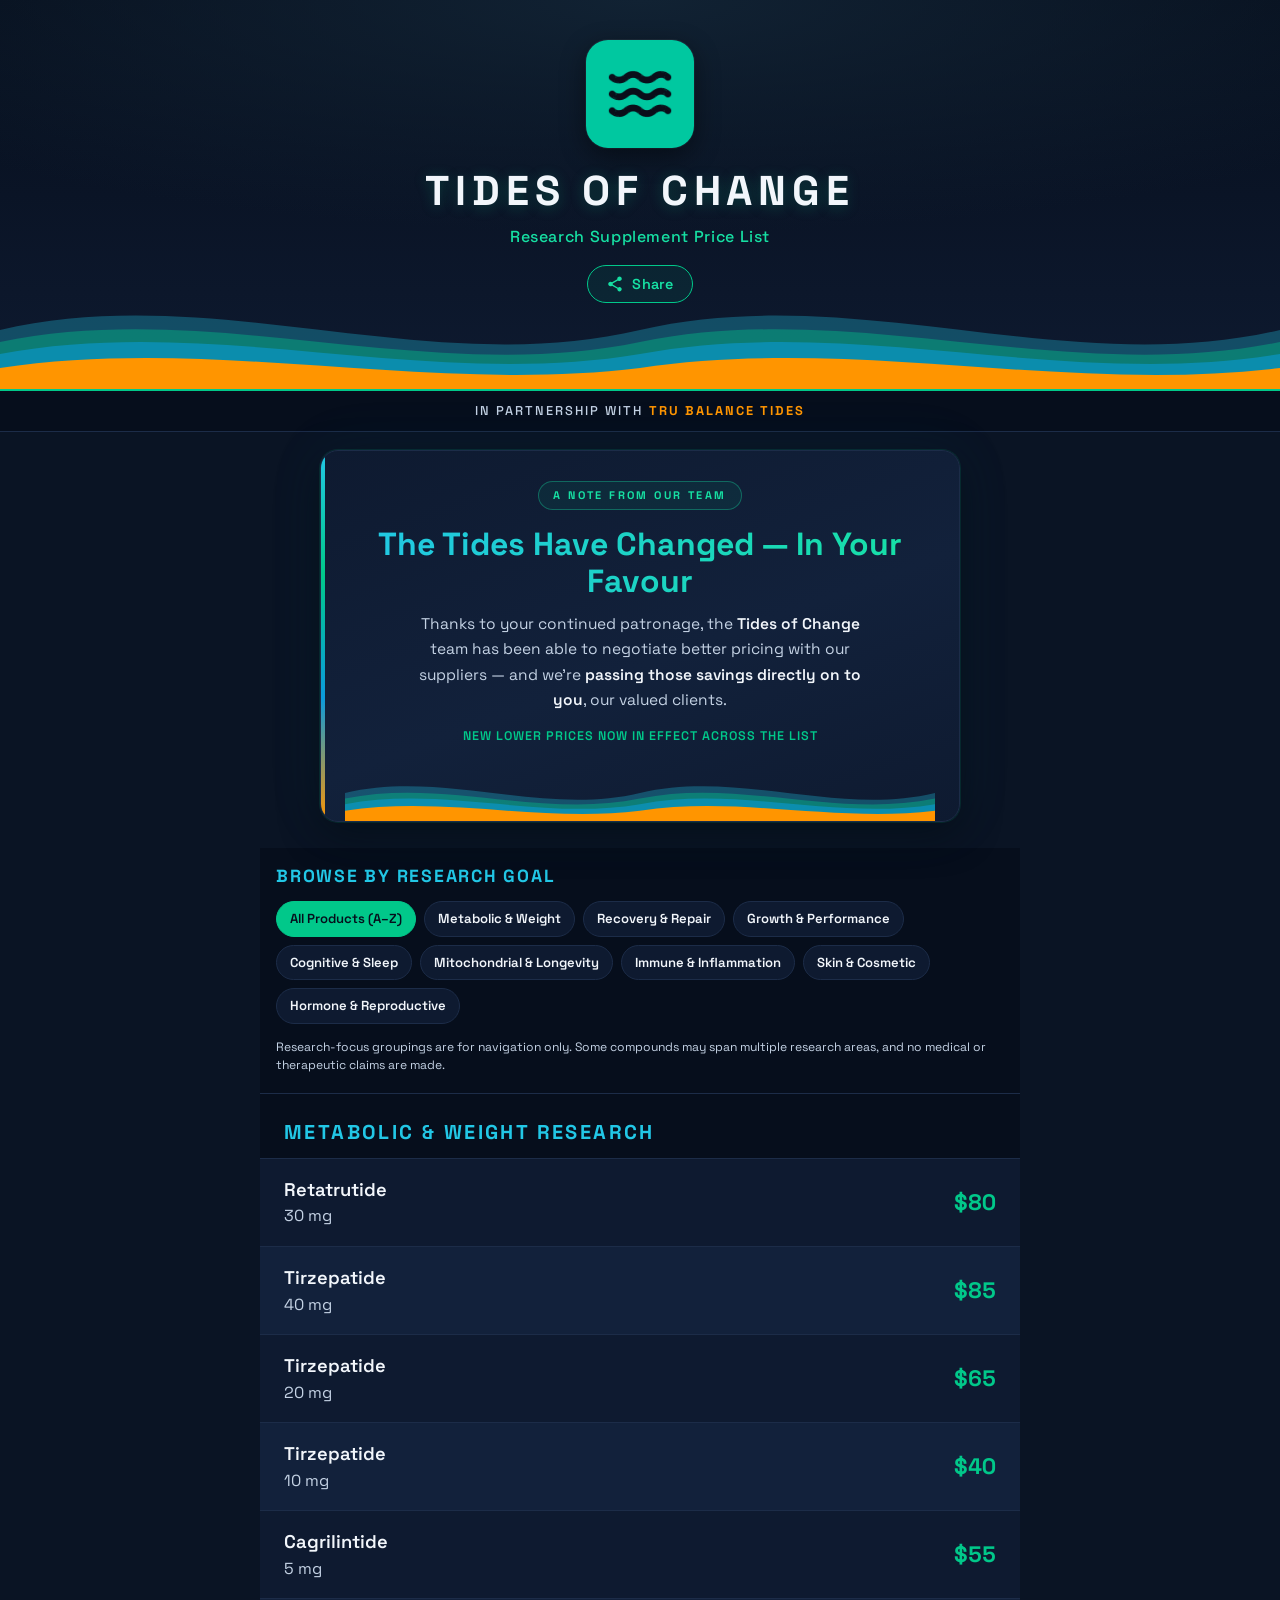
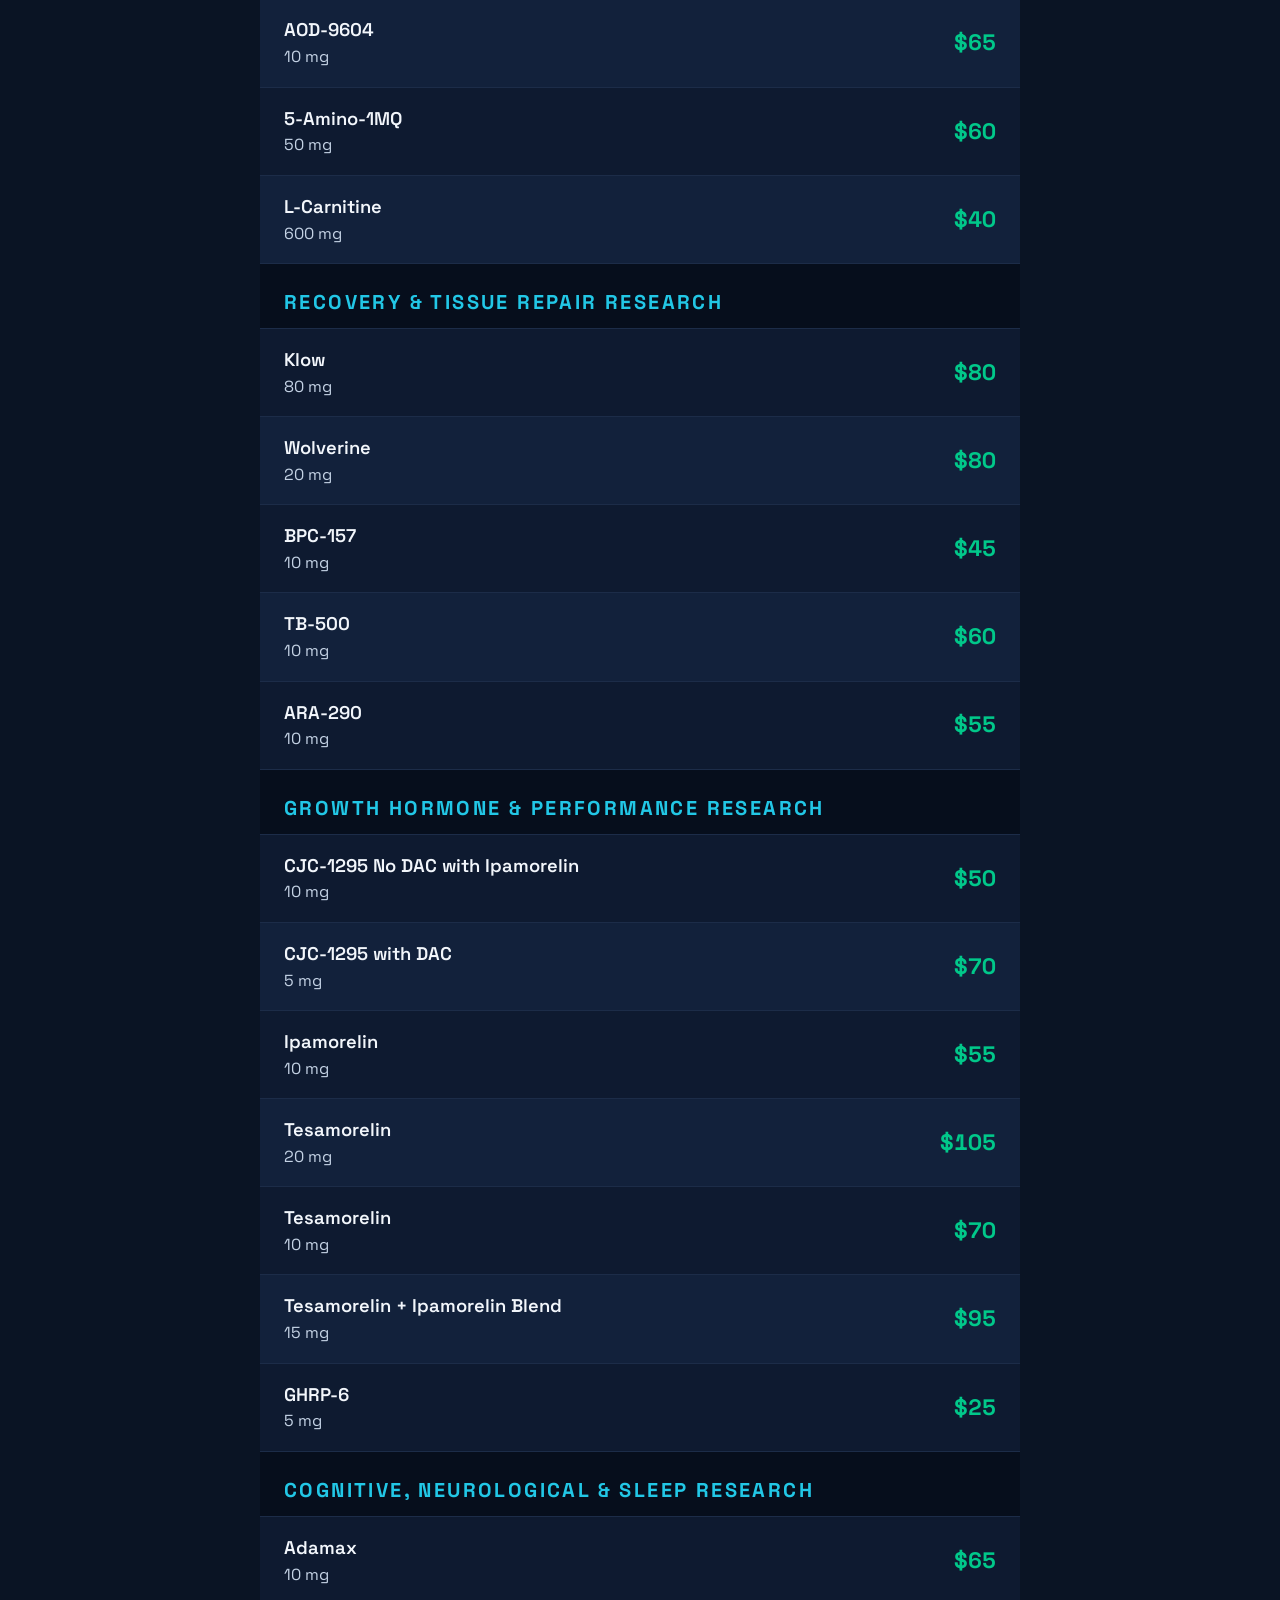
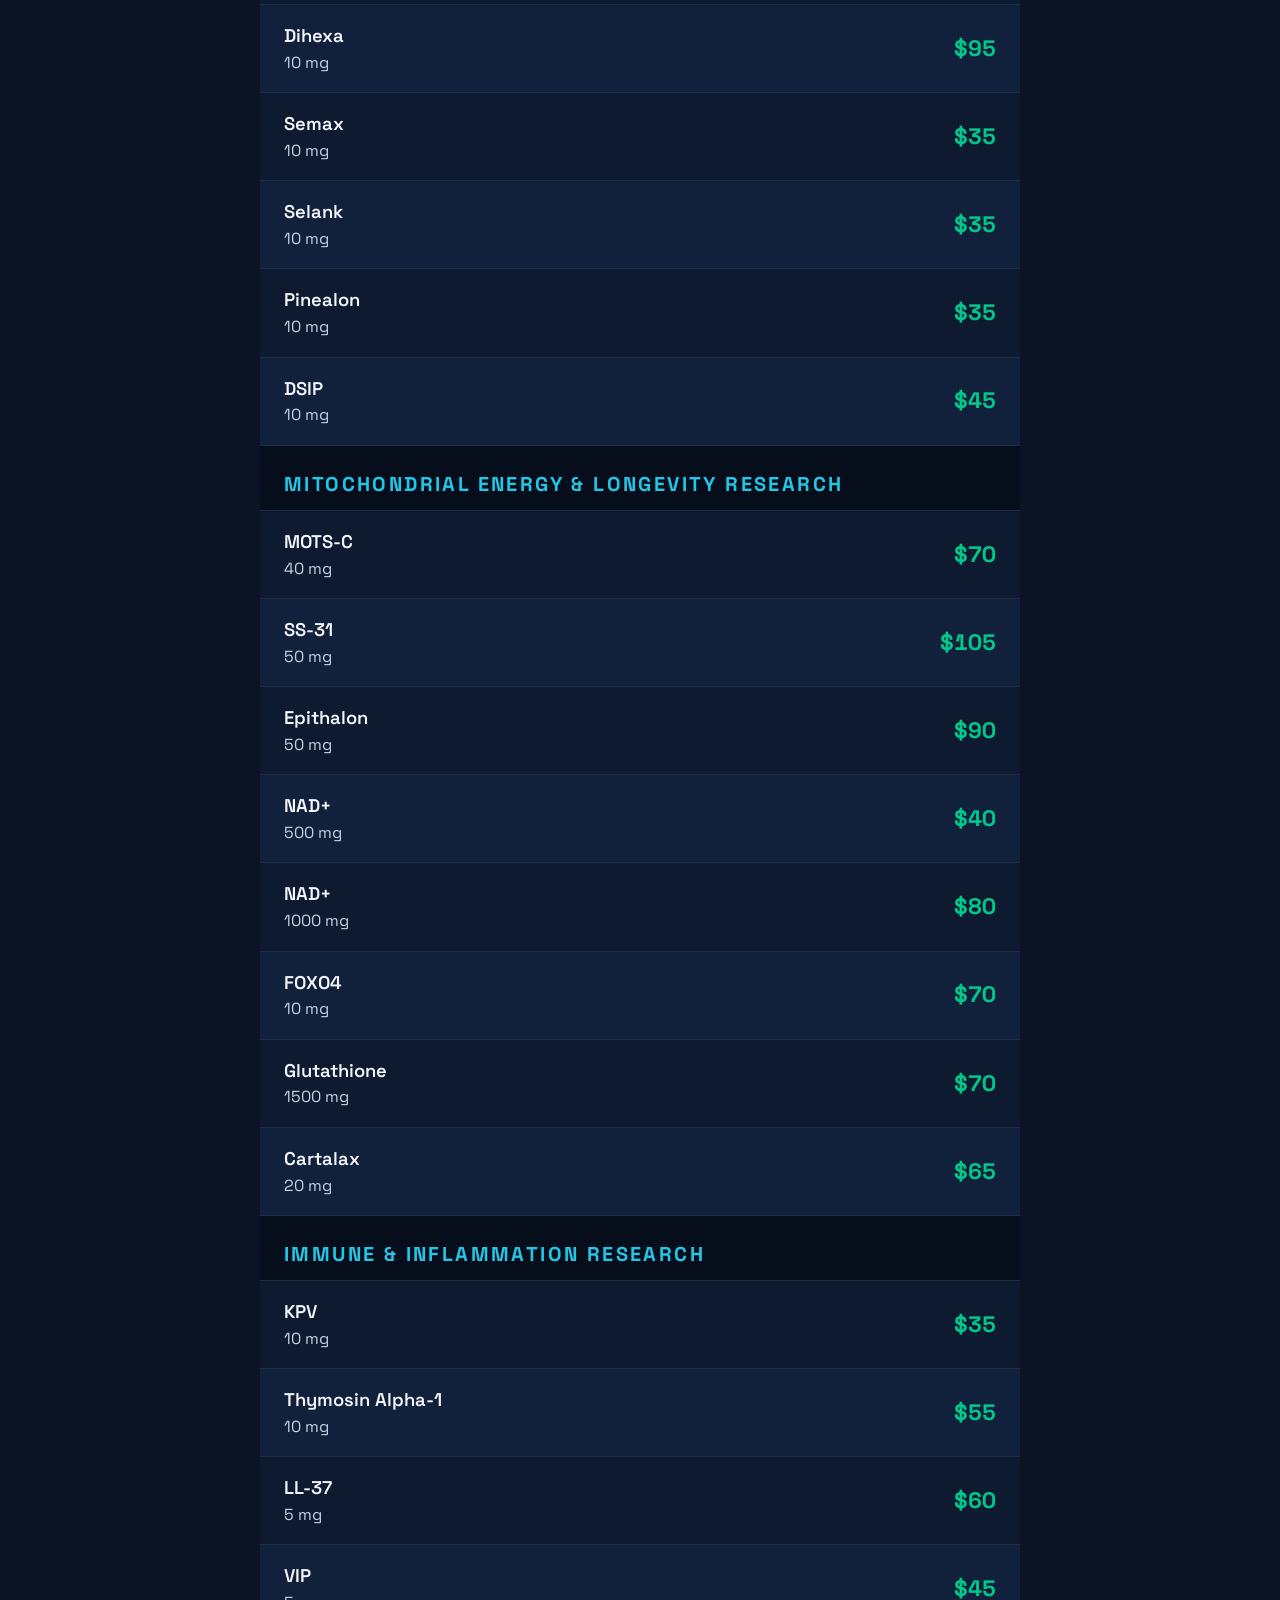
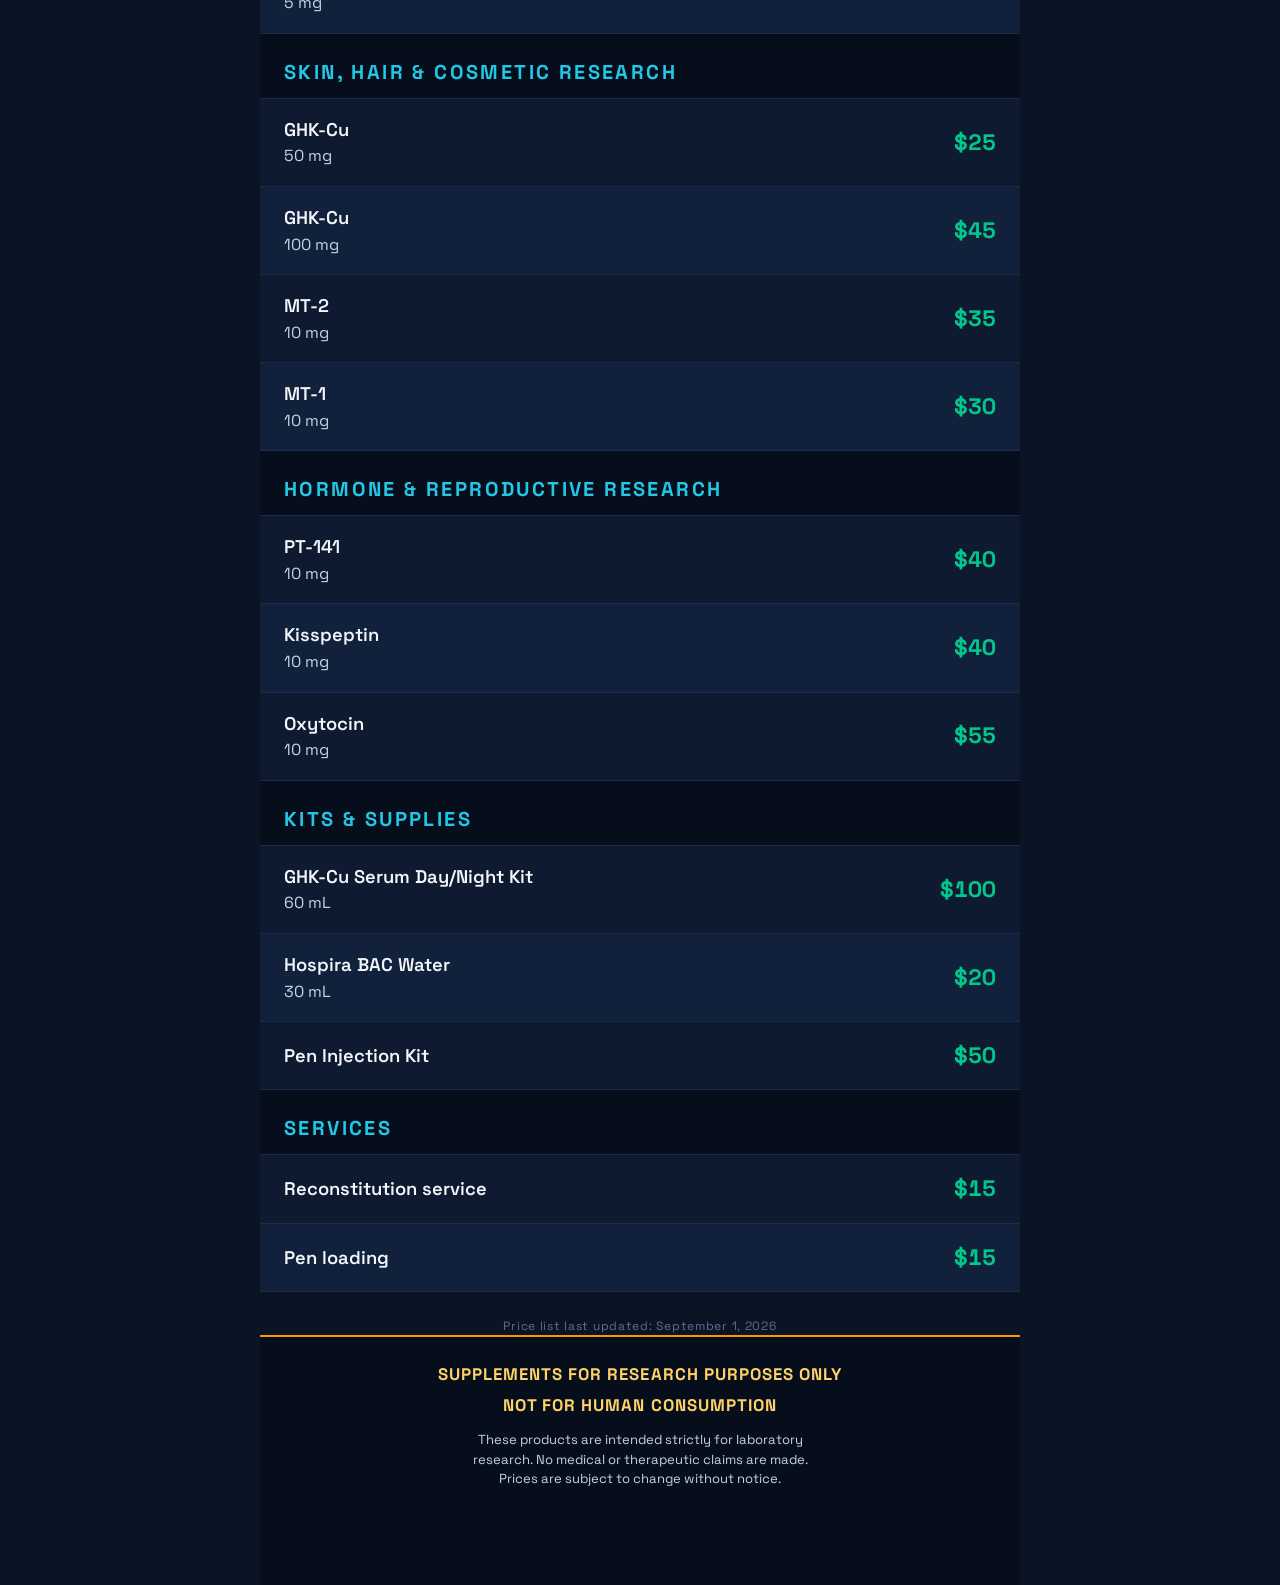
==== index.html @ d558a6da "Reprice full list at 45% margin (Sep 1 kit sheet), add announcement banner, new products, last-updat" ====
<!DOCTYPE html>
<html lang="en">
<head>
  <meta charset="UTF-8" />
  <meta name="viewport" content="width=device-width, initial-scale=1" />
  <meta name="theme-color" content="#0a1424" />
  <meta name="description" content="Tides of Change research supplement price list. For research purposes only." />
  <title>Tides of Change — Price List</title>
  <link rel="icon" href="assets/icon-512-v9.png" />

  <!-- Add to Home Screen (Android/Chrome) -->
  <link rel="manifest" href="manifest.webmanifest" />
  <!-- Add to Home Screen (iPhone/iPad) -->
  <meta name="apple-mobile-web-app-capable" content="yes" />
  <meta name="mobile-web-app-capable" content="yes" />
  <meta name="apple-mobile-web-app-status-bar-style" content="black-translucent" />
  <meta name="apple-mobile-web-app-title" content="Tides of Change" />
  <link rel="apple-touch-icon" href="assets/apple-touch-icon.png" />
  <link rel="preconnect" href="https://fonts.googleapis.com" />
  <link rel="preconnect" href="https://fonts.gstatic.com" crossorigin />
  <link href="https://fonts.googleapis.com/css2?family=Space+Grotesk:wght@400;500;600;700&display=swap" rel="stylesheet" />
  <link rel="stylesheet" href="styles.css" />
</head>
<body>
  <a class="skip-link" href="#pricelist">Skip to price list</a>

  <!-- ================= HEADER ================= -->
  <header class="site-header" role="banner">
    <div class="waves" aria-hidden="true">
      <svg class="wave wave-cyan"   viewBox="0 0 1440 120" preserveAspectRatio="none"><path d="M0,60 C240,10 480,110 720,60 C960,10 1200,110 1440,60 L1440,120 L0,120 Z"/></svg>
      <svg class="wave wave-teal"   viewBox="0 0 1440 120" preserveAspectRatio="none"><path d="M0,72 C240,28 480,116 720,72 C960,28 1200,116 1440,72 L1440,120 L0,120 Z"/></svg>
      <svg class="wave wave-blue"   viewBox="0 0 1440 120" preserveAspectRatio="none"><path d="M0,84 C240,44 480,120 720,84 C960,44 1200,120 1440,84 L1440,120 L0,120 Z"/></svg>
      <svg class="wave wave-orange" viewBox="0 0 1440 120" preserveAspectRatio="none"><path d="M0,98 C240,66 480,124 720,98 C960,66 1200,124 1440,98 L1440,124 L0,124 Z"/></svg>
    </div>

    <div class="header-inner">
      <img class="app-icon" src="assets/icon-512-v9.png" width="88" height="88" alt="Tides of Change logo: three navy waves on teal" />
      <h1 class="brand-title">TIDES OF CHANGE</h1>
      <p class="brand-sub">Research Supplement Price List</p>

      <div class="share-wrap">
        <button type="button" id="shareBtn" class="share-btn" data-testid="share-button" aria-label="Share this price list">
          <svg class="share-ico" viewBox="0 0 24 24" width="18" height="18" aria-hidden="true" focusable="false">
            <path fill="currentColor" d="M18 16.08c-.76 0-1.44.3-1.96.77L8.91 12.7c.05-.23.09-.46.09-.7s-.04-.47-.09-.7l7.05-4.11c.54.5 1.25.81 2.04.81 1.66 0 3-1.34 3-3s-1.34-3-3-3-3 1.34-3 3c0 .24.04.47.09.7L8.04 9.81C7.5 9.31 6.79 9 6 9c-1.66 0-3 1.34-3 3s1.34 3 3 3c.79 0 1.5-.31 2.04-.81l7.12 4.16c-.05.21-.08.43-.08.65 0 1.61 1.31 2.92 2.92 2.92s2.92-1.31 2.92-2.92-1.31-2.92-2.92-2.92z"/>
          </svg>
          <span class="share-label">Share</span>
        </button>
        <span id="shareStatus" class="share-status" role="status" aria-live="polite" data-testid="share-status"></span>
      </div>
    </div>
  </header>

  <!-- ================= PARTNERSHIP BAR ================= -->
  <p class="partner-bar">In partnership with <span class="partner-name">Tru Balance Tides</span></p>

  <!-- ================= PRICING ANNOUNCEMENT ================= -->
  <section class="announce" aria-label="Pricing announcement">
    <span class="announce-eyebrow">A NOTE FROM OUR TEAM</span>
    <h2 class="announce-title">The Tides Have Changed — In Your Favour</h2>
    <p class="announce-body">Thanks to your continued patronage, the <strong>Tides of Change</strong> team has been able to negotiate better pricing with our suppliers — and we're <strong>passing those savings directly on to you</strong>, our valued clients.</p>
    <p class="announce-line">NEW LOWER PRICES NOW IN EFFECT ACROSS THE LIST</p>
    <div class="announce-waves" aria-hidden="true">
      <svg viewBox="0 0 1440 120" preserveAspectRatio="none"><path class="w1" d="M0,60 C240,10 480,110 720,60 C960,10 1200,110 1440,60 L1440,120 L0,120 Z"/></svg>
      <svg viewBox="0 0 1440 120" preserveAspectRatio="none"><path class="w2" d="M0,72 C240,28 480,116 720,72 C960,28 1200,116 1440,72 L1440,120 L0,120 Z"/></svg>
      <svg viewBox="0 0 1440 120" preserveAspectRatio="none"><path class="w3" d="M0,84 C240,44 480,120 720,84 C960,44 1200,120 1440,84 L1440,120 L0,120 Z"/></svg>
      <svg viewBox="0 0 1440 120" preserveAspectRatio="none"><path class="w4" d="M0,98 C240,66 480,124 720,98 C960,66 1200,124 1440,98 L1440,124 L0,124 Z"/></svg>
    </div>
  </section>

  <main id="pricelist">
    <!-- ================= BROWSE BY RESEARCH GOAL ================= -->
    <nav class="goal-nav" id="goalnav" aria-label="Browse by research goal">
      <p class="goal-nav-title">Browse by Research Goal</p>
      <div class="goal-chips" role="list">
        <button type="button" class="goal-chip goal-chip-all" id="allProductsBtn" aria-pressed="false">All Products (A–Z)</button>
        <a class="goal-chip" role="listitem" href="#cat-metabolic" data-cat="cat-metabolic">Metabolic &amp; Weight</a>
        <a class="goal-chip" role="listitem" href="#cat-recovery" data-cat="cat-recovery">Recovery &amp; Repair</a>
        <a class="goal-chip" role="listitem" href="#cat-growth" data-cat="cat-growth">Growth &amp; Performance</a>
        <a class="goal-chip" role="listitem" href="#cat-cognitive" data-cat="cat-cognitive">Cognitive &amp; Sleep</a>
        <a class="goal-chip" role="listitem" href="#cat-mitochondrial" data-cat="cat-mitochondrial">Mitochondrial &amp; Longevity</a>
        <a class="goal-chip" role="listitem" href="#cat-immune" data-cat="cat-immune">Immune &amp; Inflammation</a>
        <a class="goal-chip" role="listitem" href="#cat-skin" data-cat="cat-skin">Skin &amp; Cosmetic</a>
        <a class="goal-chip" role="listitem" href="#cat-hormone" data-cat="cat-hormone">Hormone &amp; Reproductive</a>
      </div>
      <p class="goal-nav-note">Research-focus groupings are for navigation only. Some compounds may span multiple research areas, and no medical or therapeutic claims are made.</p>
    </nav>

    <!-- ================= RESEARCH SUPPLEMENTS (grouped ↔ all) ================= -->
    <div id="research">
      <!-- Grouped-by-goal view (single source of truth for prices) -->
      <div id="grouped-view">
        <section class="panel-section cat-section" id="cat-metabolic" aria-labelledby="h-metabolic">
          <h2 class="section-heading" id="h-metabolic">Metabolic &amp; Weight Research</h2>
          <ul class="price-list" role="list">
            <li class="price-row"><div class="item"><span class="name">Retatrutide</span><span class="strength">30 mg</span></div><span class="price">$80</span></li>
            <li class="price-row"><div class="item"><span class="name">Tirzepatide</span><span class="strength">40 mg</span></div><span class="price">$85</span></li>
            <li class="price-row"><div class="item"><span class="name">Tirzepatide</span><span class="strength">20 mg</span></div><span class="price">$65</span></li>
            <li class="price-row"><div class="item"><span class="name">Tirzepatide</span><span class="strength">10 mg</span></div><span class="price">$40</span></li>
            <li class="price-row"><div class="item"><span class="name">Cagrilintide</span><span class="strength">5 mg</span></div><span class="price">$55</span></li>
            <li class="price-row"><div class="item"><span class="name">AOD-9604</span><span class="strength">10 mg</span></div><span class="price">$65</span></li>
            <li class="price-row"><div class="item"><span class="name">5-Amino-1MQ</span><span class="strength">50 mg</span></div><span class="price">$60</span></li>
            <li class="price-row"><div class="item"><span class="name">L-Carnitine</span><span class="strength">600 mg</span></div><span class="price">$40</span></li>
          </ul>
        </section>

        <section class="panel-section cat-section" id="cat-recovery" aria-labelledby="h-recovery">
          <h2 class="section-heading" id="h-recovery">Recovery &amp; Tissue Repair Research</h2>
          <ul class="price-list" role="list">
            <li class="price-row"><div class="item"><span class="name">Klow</span><span class="strength">80 mg</span></div><span class="price">$80</span></li>
            <li class="price-row"><div class="item"><span class="name">Wolverine</span><span class="strength">20 mg</span></div><span class="price">$80</span></li>
            <li class="price-row"><div class="item"><span class="name">BPC-157</span><span class="strength">10 mg</span></div><span class="price">$45</span></li>
            <li class="price-row"><div class="item"><span class="name">TB-500</span><span class="strength">10 mg</span></div><span class="price">$60</span></li>
            <li class="price-row"><div class="item"><span class="name">ARA-290</span><span class="strength">10 mg</span></div><span class="price">$55</span></li>
          </ul>
        </section>

        <section class="panel-section cat-section" id="cat-growth" aria-labelledby="h-growth">
          <h2 class="section-heading" id="h-growth">Growth Hormone &amp; Performance Research</h2>
          <ul class="price-list" role="list">
            <li class="price-row"><div class="item"><span class="name">CJC-1295 No DAC with Ipamorelin</span><span class="strength">10 mg</span></div><span class="price">$50</span></li>
            <li class="price-row"><div class="item"><span class="name">CJC-1295 with DAC</span><span class="strength">5 mg</span></div><span class="price">$70</span></li>
            <li class="price-row"><div class="item"><span class="name">Ipamorelin</span><span class="strength">10 mg</span></div><span class="price">$55</span></li>
            <li class="price-row"><div class="item"><span class="name">Tesamorelin</span><span class="strength">20 mg</span></div><span class="price">$105</span></li>
            <li class="price-row"><div class="item"><span class="name">Tesamorelin</span><span class="strength">10 mg</span></div><span class="price">$70</span></li>
            <li class="price-row"><div class="item"><span class="name">Tesamorelin + Ipamorelin Blend</span><span class="strength">15 mg</span></div><span class="price">$95</span></li>
            <li class="price-row"><div class="item"><span class="name">GHRP-6</span><span class="strength">5 mg</span></div><span class="price">$25</span></li>
          </ul>
        </section>

        <section class="panel-section cat-section" id="cat-cognitive" aria-labelledby="h-cognitive">
          <h2 class="section-heading" id="h-cognitive">Cognitive, Neurological &amp; Sleep Research</h2>
          <ul class="price-list" role="list">
            <li class="price-row"><div class="item"><span class="name">Adamax</span><span class="strength">10 mg</span></div><span class="price">$65</span></li>
            <li class="price-row"><div class="item"><span class="name">Dihexa</span><span class="strength">10 mg</span></div><span class="price">$95</span></li>
            <li class="price-row"><div class="item"><span class="name">Semax</span><span class="strength">10 mg</span></div><span class="price">$35</span></li>
            <li class="price-row"><div class="item"><span class="name">Selank</span><span class="strength">10 mg</span></div><span class="price">$35</span></li>
            <li class="price-row"><div class="item"><span class="name">Pinealon</span><span class="strength">10 mg</span></div><span class="price">$35</span></li>
            <li class="price-row"><div class="item"><span class="name">DSIP</span><span class="strength">10 mg</span></div><span class="price">$45</span></li>
          </ul>
        </section>

        <section class="panel-section cat-section" id="cat-mitochondrial" aria-labelledby="h-mitochondrial">
          <h2 class="section-heading" id="h-mitochondrial">Mitochondrial Energy &amp; Longevity Research</h2>
          <ul class="price-list" role="list">
            <li class="price-row"><div class="item"><span class="name">MOTS-C</span><span class="strength">40 mg</span></div><span class="price">$70</span></li>
            <li class="price-row"><div class="item"><span class="name">SS-31</span><span class="strength">50 mg</span></div><span class="price">$105</span></li>
            <li class="price-row"><div class="item"><span class="name">Epithalon</span><span class="strength">50 mg</span></div><span class="price">$90</span></li>
            <li class="price-row"><div class="item"><span class="name">NAD+</span><span class="strength">500 mg</span></div><span class="price">$40</span></li>
            <li class="price-row"><div class="item"><span class="name">NAD+</span><span class="strength">1000 mg</span></div><span class="price">$80</span></li>
            <li class="price-row"><div class="item"><span class="name">FOXO4</span><span class="strength">10 mg</span></div><span class="price">$70</span></li>
            <li class="price-row"><div class="item"><span class="name">Glutathione</span><span class="strength">1500 mg</span></div><span class="price">$70</span></li>
            <li class="price-row"><div class="item"><span class="name">Cartalax</span><span class="strength">20 mg</span></div><span class="price">$65</span></li>
          </ul>
        </section>

        <section class="panel-section cat-section" id="cat-immune" aria-labelledby="h-immune">
          <h2 class="section-heading" id="h-immune">Immune &amp; Inflammation Research</h2>
          <ul class="price-list" role="list">
            <li class="price-row"><div class="item"><span class="name">KPV</span><span class="strength">10 mg</span></div><span class="price">$35</span></li>
            <li class="price-row"><div class="item"><span class="name">Thymosin Alpha-1</span><span class="strength">10 mg</span></div><span class="price">$55</span></li>
            <li class="price-row"><div class="item"><span class="name">LL-37</span><span class="strength">5 mg</span></div><span class="price">$60</span></li>
            <li class="price-row"><div class="item"><span class="name">VIP</span><span class="strength">5 mg</span></div><span class="price">$45</span></li>
          </ul>
        </section>

        <section class="panel-section cat-section" id="cat-skin" aria-labelledby="h-skin">
          <h2 class="section-heading" id="h-skin">Skin, Hair &amp; Cosmetic Research</h2>
          <ul class="price-list" role="list">
            <li class="price-row"><div class="item"><span class="name">GHK-Cu</span><span class="strength">50 mg</span></div><span class="price">$25</span></li>
            <li class="price-row"><div class="item"><span class="name">GHK-Cu</span><span class="strength">100 mg</span></div><span class="price">$45</span></li>
            <li class="price-row"><div class="item"><span class="name">MT-2</span><span class="strength">10 mg</span></div><span class="price">$35</span></li>
            <li class="price-row"><div class="item"><span class="name">MT-1</span><span class="strength">10 mg</span></div><span class="price">$30</span></li>
          </ul>
        </section>

        <section class="panel-section cat-section" id="cat-hormone" aria-labelledby="h-hormone">
          <h2 class="section-heading" id="h-hormone">Hormone &amp; Reproductive Research</h2>
          <ul class="price-list" role="list">
            <li class="price-row"><div class="item"><span class="name">PT-141</span><span class="strength">10 mg</span></div><span class="price">$40</span></li>
            <li class="price-row"><div class="item"><span class="name">Kisspeptin</span><span class="strength">10 mg</span></div><span class="price">$40</span></li>
            <li class="price-row"><div class="item"><span class="name">Oxytocin</span><span class="strength">10 mg</span></div><span class="price">$55</span></li>
          </ul>
        </section>
      </div>

      <!-- All-products view: built from #grouped-view rows by script.js (no second price source) -->
      <section class="panel-section" id="all-view" aria-labelledby="h-all" hidden>
        <h2 class="section-heading" id="h-all">All Research Products (A–Z)</h2>
        <ul class="price-list" id="all-products-list" role="list"></ul>
      </section>
    </div>

    <!-- ================= KITS & SUPPLIES ================= -->
    <section class="panel-section" aria-labelledby="sec-supplies">
      <h2 class="section-heading" id="sec-supplies">Kits &amp; Supplies</h2>
      <ul class="price-list" role="list">
        <li class="price-row"><div class="item"><span class="name">GHK-Cu Serum Day/Night Kit</span><span class="strength">60 mL</span></div><span class="price">$100</span></li>
        <li class="price-row"><div class="item"><span class="name">Hospira BAC Water</span><span class="strength">30 mL</span></div><span class="price">$20</span></li>
        <li class="price-row"><div class="item"><span class="name">Pen Injection Kit</span><span class="strength"></span></div><span class="price">$50</span></li>
      </ul>
    </section>

    <!-- ================= SERVICES ================= -->
    <section class="panel-section" aria-labelledby="sec-services">
      <h2 class="section-heading" id="sec-services">Services</h2>
      <ul class="price-list" role="list">
        <li class="price-row"><div class="item"><span class="name">Reconstitution service</span><span class="strength"></span></div><span class="price">$15</span></li>
        <li class="price-row"><div class="item"><span class="name">Pen loading</span><span class="strength"></span></div><span class="price">$15</span></li>
      </ul>
    </section>

    <p class="updated-stamp">Price list last updated: September 1, 2026</p>

    <!-- ================= RESEARCH WARNINGS ================= -->
    <section class="warnings" aria-label="Research disclaimers">
      <p class="warn-primary">SUPPLEMENTS FOR RESEARCH PURPOSES ONLY</p>
      <p class="warn-primary">NOT FOR HUMAN CONSUMPTION</p>
      <p class="warn-note">These products are intended strictly for laboratory research. No medical or therapeutic claims are made. Prices are subject to change without notice.</p>
    </section>
  </main>

  <button id="backToTop" class="back-to-top" type="button" aria-label="Back to top">↑ Top</button>

  <script src="script.v2.js" defer></script>
</body>
</html>
---- styles.css ----
/* ================= Changing Tides — Mobile Price List ================= */
:root {
  --navy-900: #060e1c;   /* deepest bg */
  --navy-850: #0a1424;   /* page bg */
  --navy-800: #0e1a30;   /* panel A */
  --navy-750: #12213b;   /* panel B (alt) */
  --navy-line: #1c2c48;  /* borders */
  --teal:   #01c88a;     /* prices / accent */
  --teal-2: #16e0a3;
  --cyan:   #22c7e6;
  --blue:   #0b9bdc;
  --orange: #ff9500;     /* vivid orange wave */
  --text:   #f2f6fb;     /* high-contrast white */
  --text-2: #c4d2e4;     /* strength / secondary */
  --warn:   #ffd166;
}

* { box-sizing: border-box; }

html {
  -webkit-text-size-adjust: 100%;   /* prevent iOS auto-zoom text inflation */
  text-size-adjust: 100%;
}

html, body {
  margin: 0;
  padding: 0;
  width: 100%;
  max-width: 100%;
  overflow-x: hidden;               /* guard against any horizontal scroll */
  background: var(--navy-850);
}

body {
  font-family: 'Space Grotesk', system-ui, -apple-system, sans-serif;
  color: var(--text);
  line-height: 1.4;
  -webkit-font-smoothing: antialiased;
  text-rendering: optimizeLegibility;
}

img { max-width: 100%; height: auto; display: block; }

/* ---- Accessibility helpers ---- */
.skip-link {
  position: absolute;
  left: -999px;
  top: 0;
  background: var(--teal);
  color: var(--navy-900);
  padding: 10px 16px;
  border-radius: 0 0 8px 0;
  font-weight: 600;
  z-index: 100;
}
.skip-link:focus { left: 0; }

:focus-visible {
  outline: 3px solid var(--teal-2);
  outline-offset: 2px;
}

/* ================= HEADER ================= */
.site-header {
  position: relative;
  width: 100%;
  background:
    radial-gradient(120% 100% at 50% 0%, #123 0%, transparent 60%),
    linear-gradient(180deg, var(--navy-900) 0%, var(--navy-800) 100%);
  padding: 28px 16px 0;
  overflow: hidden;
  text-align: center;
  border-bottom: 2px solid var(--teal);
}

.header-inner {
  position: relative;
  z-index: 3;
  padding-bottom: 64px;   /* space so text sits above wave band */
}

.app-icon {
  width: 88px;
  height: 88px;
  margin: 0 auto 14px;
  border-radius: 22px;
  box-shadow: 0 8px 26px rgba(0,0,0,.45), 0 0 0 1px rgba(255,255,255,.06);
}

.brand-title {
  margin: 0;
  font-size: clamp(1.6rem, 8vw, 2.6rem);
  font-weight: 700;
  letter-spacing: .14em;
  color: var(--text);
  text-shadow: 0 2px 14px rgba(1,200,138,.25);
}

.brand-sub {
  margin: 6px 0 0;
  font-size: clamp(.82rem, 3.6vw, 1rem);
  font-weight: 500;
  letter-spacing: .04em;
  color: var(--teal-2);
}

/* ---- layered wave motif ---- */
.waves {
  position: absolute;
  left: 0;
  right: 0;
  bottom: -1px;
  width: 100%;
  height: 120px;
  z-index: 1;
  pointer-events: none;
}
.wave {
  position: absolute;
  left: 0;
  bottom: 0;
  width: 100%;
  height: 120px;
}
.wave-cyan   path { fill: rgba(34,199,230,.30); }
.wave-teal   path { fill: rgba(1,200,138,.38); }
.wave-blue   path { fill: rgba(11,155,220,.55); }
.wave-orange path { fill: var(--orange); }

/* ================= PARTNERSHIP BAR ================= */
.partner-bar {
  margin: 0;
  padding: 11px 16px;
  text-align: center;
  background: var(--navy-900);
  border-bottom: 1px solid var(--navy-line);
  font-size: .8rem;
  font-weight: 500;
  letter-spacing: .16em;
  text-transform: uppercase;
  color: var(--text-2);
}
.partner-name {
  color: var(--orange);
  font-weight: 700;
}

/* ================= SHARE ================= */
.share-wrap {
  display: flex;
  flex-direction: column;
  align-items: center;
  gap: 8px;
  margin-top: 16px;
}
.share-btn {
  display: inline-flex;
  align-items: center;
  gap: 8px;
  max-width: 100%;
  padding: 9px 18px;
  font-family: inherit;
  font-size: .9rem;
  font-weight: 600;
  letter-spacing: .02em;
  color: var(--teal-2);
  background: rgba(1,200,138,.08);
  border: 1px solid var(--teal);
  border-radius: 999px;
  cursor: pointer;
  transition: background .18s ease, color .18s ease, border-color .18s ease;
}
.share-btn:hover {
  background: var(--teal);
  border-color: var(--teal);
  color: var(--navy-900);
}
.share-ico { flex: 0 0 auto; }
.share-status {
  min-height: 1.1em;
  font-size: .8rem;
  font-weight: 600;
  line-height: 1.35;
  text-align: center;
  color: var(--teal-2);
  opacity: 0;
  transition: opacity .2s ease;
}
.share-status.visible { opacity: 1; }

/* ================= SECTIONS ================= */
main {
  width: 100%;
  max-width: 100%;
  padding: 0;
}

.panel-section { width: 100%; }

/* offset so jump-link targets clear a little breathing room */
.cat-section { scroll-margin-top: 8px; }

/* ================= BROWSE BY RESEARCH GOAL NAV ================= */
.goal-nav {
  width: 100%;
  padding: 16px 16px 18px;
  background: var(--navy-900);
  border-bottom: 1px solid var(--navy-line);
}
.goal-nav-title {
  margin: 0 0 12px;
  font-size: clamp(.9rem, 4vw, 1.1rem);
  font-weight: 700;
  letter-spacing: .1em;
  text-transform: uppercase;
  color: var(--cyan);
}
.goal-chips {
  display: flex;
  flex-wrap: wrap;
  gap: 8px;
}
.goal-chip {
  display: inline-block;
  max-width: 100%;
  padding: 9px 13px;
  font-family: inherit;
  font-size: .82rem;
  font-weight: 600;
  line-height: 1.2;
  color: var(--text);
  background: var(--navy-800);
  border: 1px solid var(--navy-line);
  border-radius: 999px;
  text-decoration: none;
  cursor: pointer;
  overflow-wrap: break-word;
  transition: background .18s ease, border-color .18s ease, color .18s ease;
}
.goal-chip:hover { border-color: var(--teal); color: var(--teal-2); }
.goal-chip-all {
  color: var(--navy-900);
  background: var(--teal);
  border-color: var(--teal);
}
.goal-chip-all:hover { background: var(--teal-2); border-color: var(--teal-2); color: var(--navy-900); }
.goal-chip-all[aria-pressed="true"] {
  background: var(--teal-2);
  border-color: var(--teal-2);
  box-shadow: 0 0 0 2px rgba(1,200,138,.35);
}
.goal-nav-note {
  margin: 14px 0 0;
  font-size: .76rem;
  line-height: 1.5;
  color: var(--text-2);
}

.section-heading {
  margin: 0;
  padding: 20px 16px 10px;
  font-size: clamp(.98rem, 4.4vw, 1.25rem);
  font-weight: 700;
  letter-spacing: .12em;
  text-transform: uppercase;
  color: var(--cyan);
  background: var(--navy-900);
  border-bottom: 1px solid var(--navy-line);
}

/* ================= PRICE LIST ================= */
.price-list {
  list-style: none;
  margin: 0;
  padding: 0;
  width: 100%;
}

.price-row {
  display: flex;
  align-items: center;
  justify-content: space-between;
  gap: 14px;
  width: 100%;
  padding: 14px 16px;               /* ~16px side padding */
  border-bottom: 1px solid var(--navy-line);
}

/* alternating dark item panels */
.price-row:nth-child(odd)  { background: var(--navy-800); }
.price-row:nth-child(even) { background: var(--navy-750); }

.item {
  display: flex;
  flex-direction: column;
  gap: 3px;
  min-width: 0;                     /* allow long names to wrap, not overflow */
  flex: 1 1 auto;
}

.name {
  font-size: 1.0625rem;            /* ~17px */
  font-weight: 600;
  color: var(--text);
  overflow-wrap: break-word;
  word-break: break-word;
  hyphens: auto;
}

.strength {
  font-size: 0.9375rem;           /* ~15px */
  font-weight: 400;
  color: var(--text-2);
  overflow-wrap: break-word;
}
.strength:empty { display: none; }

.price {
  flex: 0 0 auto;
  font-size: 1.1875rem;           /* ~19px */
  font-weight: 700;
  color: var(--teal);
  white-space: nowrap;            /* price always legible on one line */
  font-variant-numeric: tabular-nums;
}

/* ================= WARNINGS ================= */
.warnings {
  width: 100%;
  padding: 26px 16px 96px;
  text-align: center;
  background: var(--navy-900);
  border-top: 2px solid var(--orange);
}
.warn-primary {
  margin: 0 0 8px;
  font-size: clamp(.9rem, 4vw, 1.05rem);
  font-weight: 700;
  letter-spacing: .06em;
  color: var(--warn);
}
.warn-note {
  margin: 12px auto 0;
  max-width: 44ch;
  font-size: .82rem;
  color: var(--text-2);
  line-height: 1.5;
}

/* ================= BACK TO TOP ================= */
.back-to-top {
  position: fixed;
  right: 14px;
  bottom: 14px;
  z-index: 40;
  padding: 10px 14px;
  font-family: inherit;
  font-size: .85rem;
  font-weight: 600;
  color: var(--navy-900);
  background: var(--teal);
  border: none;
  border-radius: 999px;
  box-shadow: 0 6px 18px rgba(0,0,0,.4);
  cursor: pointer;
  opacity: 0;
  transform: translateY(12px);
  pointer-events: none;
  transition: opacity .25s ease, transform .25s ease;
}
.back-to-top.visible {
  opacity: 1;
  transform: translateY(0);
  pointer-events: auto;
}
.back-to-top:hover { background: var(--teal-2); }

/* ================= LARGER SCREENS (retain mobile optimization) ================= */
@media (min-width: 700px) {
  main { max-width: 760px; margin: 0 auto; }
  .site-header { padding-top: 40px; }
  .app-icon { width: 108px; height: 108px; }
  .price-row { padding: 18px 24px; }
  .section-heading { padding: 24px 24px 12px; }
  .name { font-size: 1.15rem; }
  .strength { font-size: 1rem; }
  .price { font-size: 1.4rem; }
}

@media (prefers-reduced-motion: reduce) {
  .back-to-top { transition: none; }
  .share-btn, .share-status { transition: none; }
  html { scroll-behavior: auto; }
}


/* ---- Pricing announcement banner ---- */
.announce {
  position: relative; max-width: 640px; margin: 18px auto 26px; overflow: hidden;
  background: linear-gradient(160deg, var(--navy-800) 0%, var(--navy-750) 55%, var(--navy-800) 100%);
  border: 1px solid var(--navy-line); border-radius: 18px;
  box-shadow: 0 0 0 1px rgba(1,200,138,.12), 0 12px 40px rgba(0,0,0,.45), 0 0 60px rgba(11,155,220,.08);
  padding: 30px 24px 0; text-align: center;
}
.announce::before {
  content: ""; position: absolute; inset: 0 auto 0 0; width: 4px;
  background: linear-gradient(180deg, var(--cyan), var(--teal), var(--blue), var(--orange));
}
.announce-eyebrow {
  display: inline-block; font-size: 11px; font-weight: 700; letter-spacing: .22em;
  color: var(--teal-2); border: 1px solid rgba(22,224,163,.35); border-radius: 999px;
  padding: 6px 14px; margin-bottom: 16px; background: rgba(1,200,138,.08);
}
.announce-title {
  margin: 0 0 12px; font-size: clamp(24px, 6.2vw, 32px); font-weight: 700; line-height: 1.15;
  background: linear-gradient(90deg, var(--cyan), var(--teal-2));
  -webkit-background-clip: text; background-clip: text; color: transparent;
}
.announce-body { margin: 0 auto 8px; max-width: 46ch; font-size: 15.5px; line-height: 1.65; color: var(--text-2); }
.announce-body strong { color: var(--text); font-weight: 600; }
.announce-line { margin: 14px 0 0; font-size: 12.5px; font-weight: 600; letter-spacing: .08em; color: var(--teal); }
.announce-waves { position: relative; height: 56px; margin-top: 20px; }
.announce-waves svg { position: absolute; inset: 0; width: 100%; height: 100%; }
.announce-waves .w1 { fill: rgba(34,199,230,.30); }
.announce-waves .w2 { fill: rgba(1,200,138,.38); }
.announce-waves .w3 { fill: rgba(11,155,220,.55); }
.announce-waves .w4 { fill: var(--orange); }

/* ---- last-updated stamp ---- */
.updated-stamp {
  text-align: center; font-size: 12px; letter-spacing: .06em;
  color: #5c7190; margin: 26px 0 0;
}
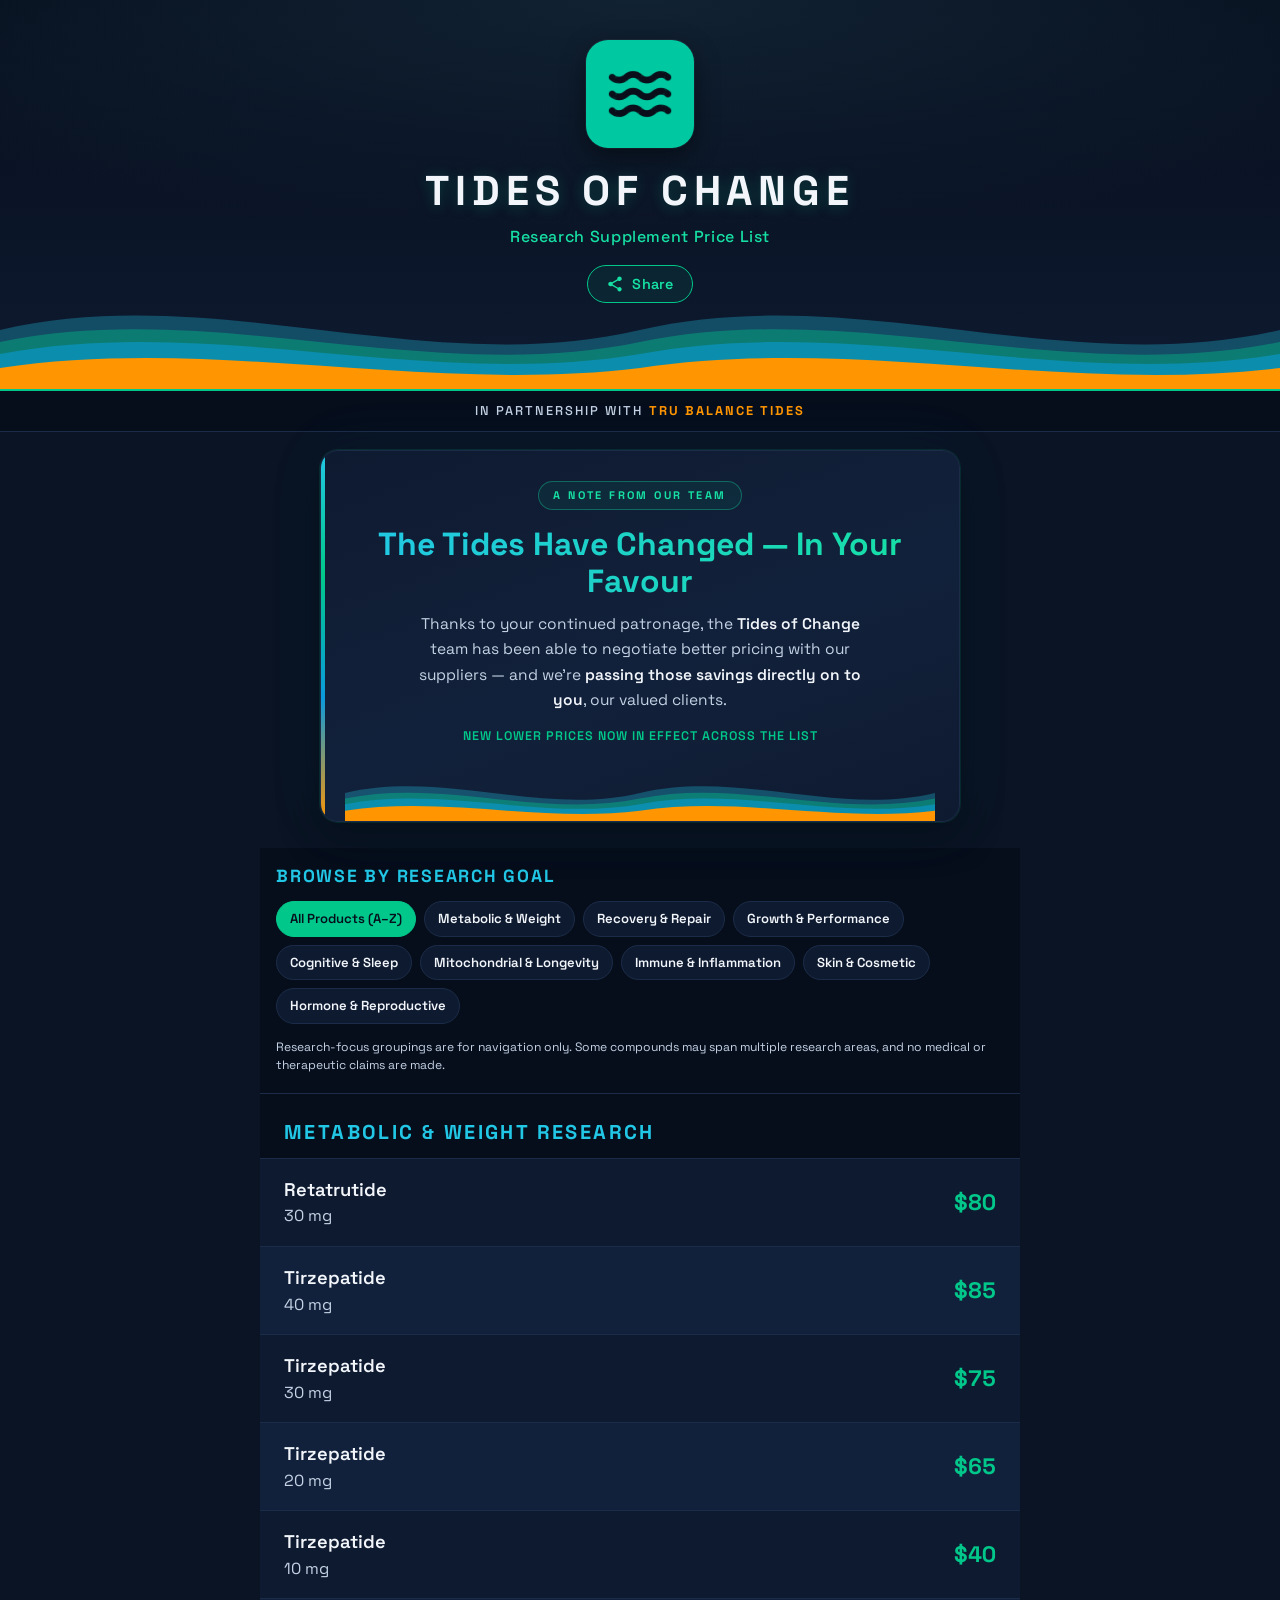
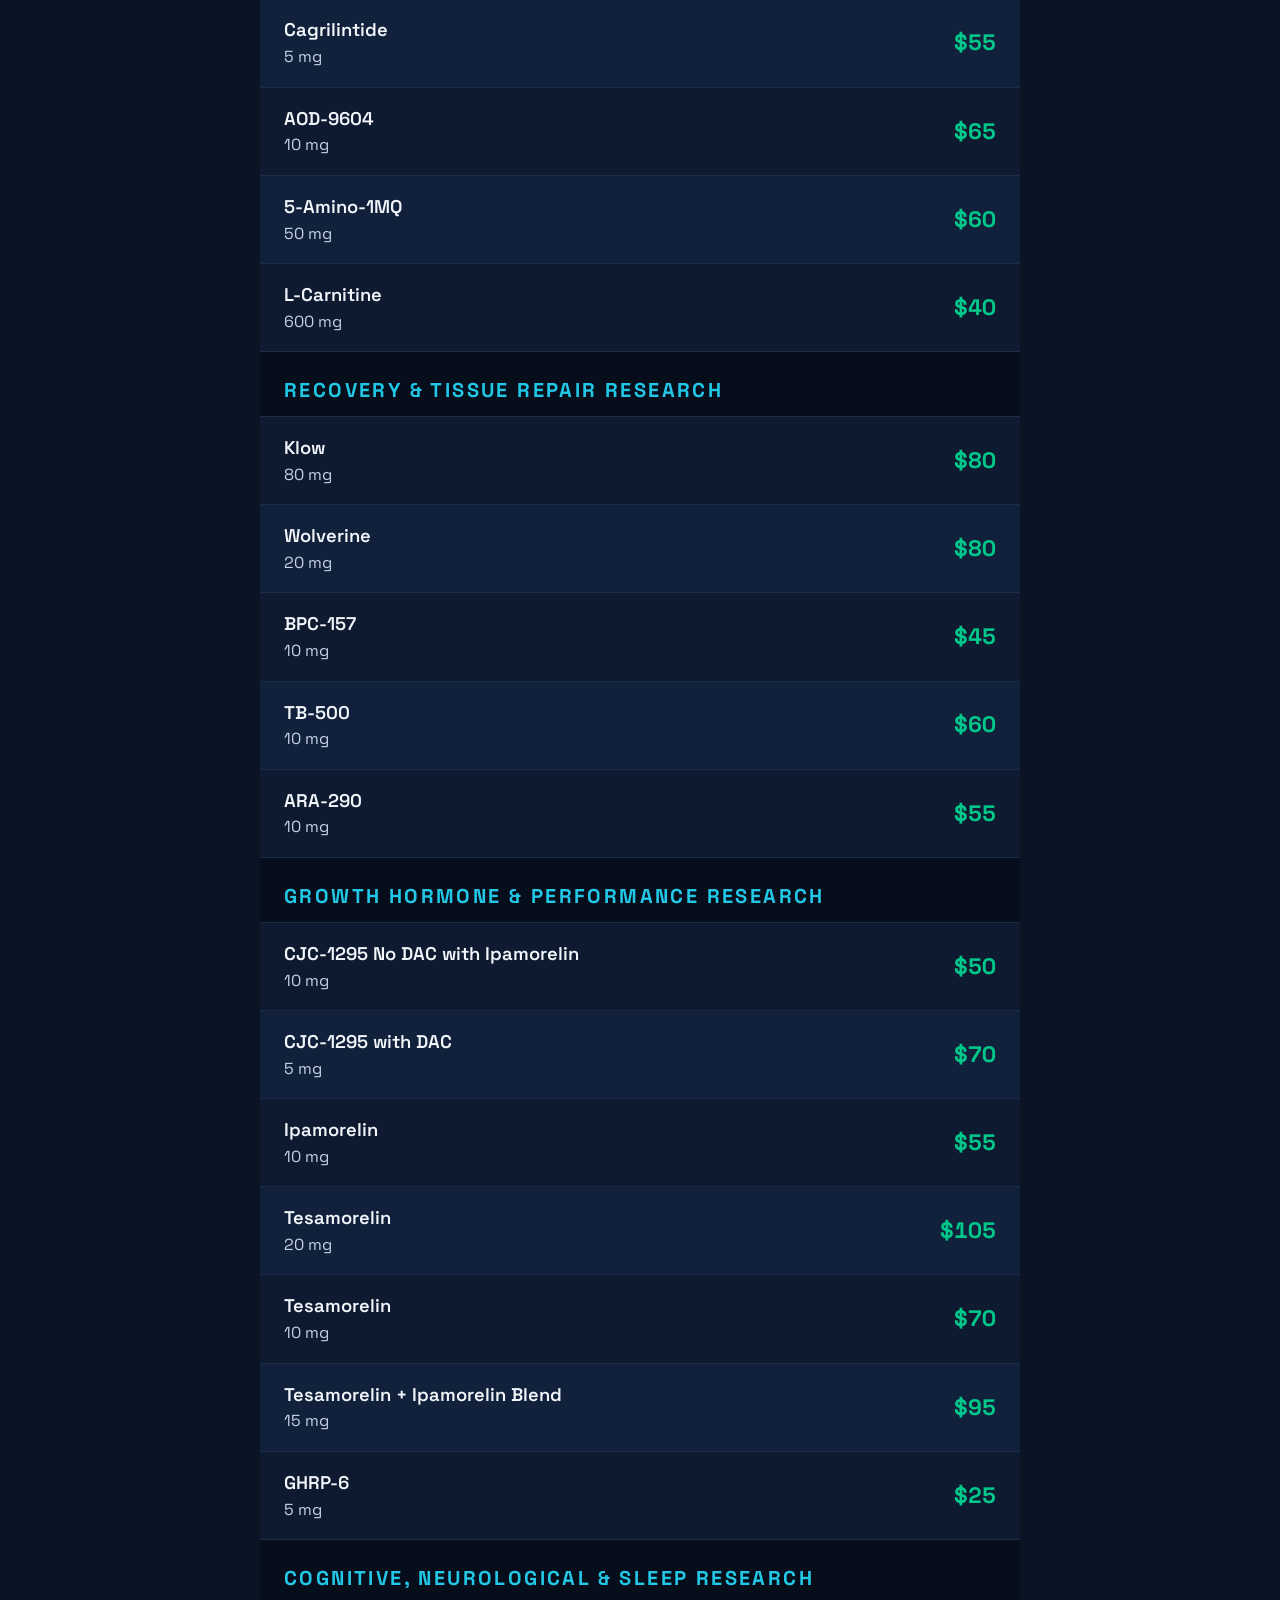
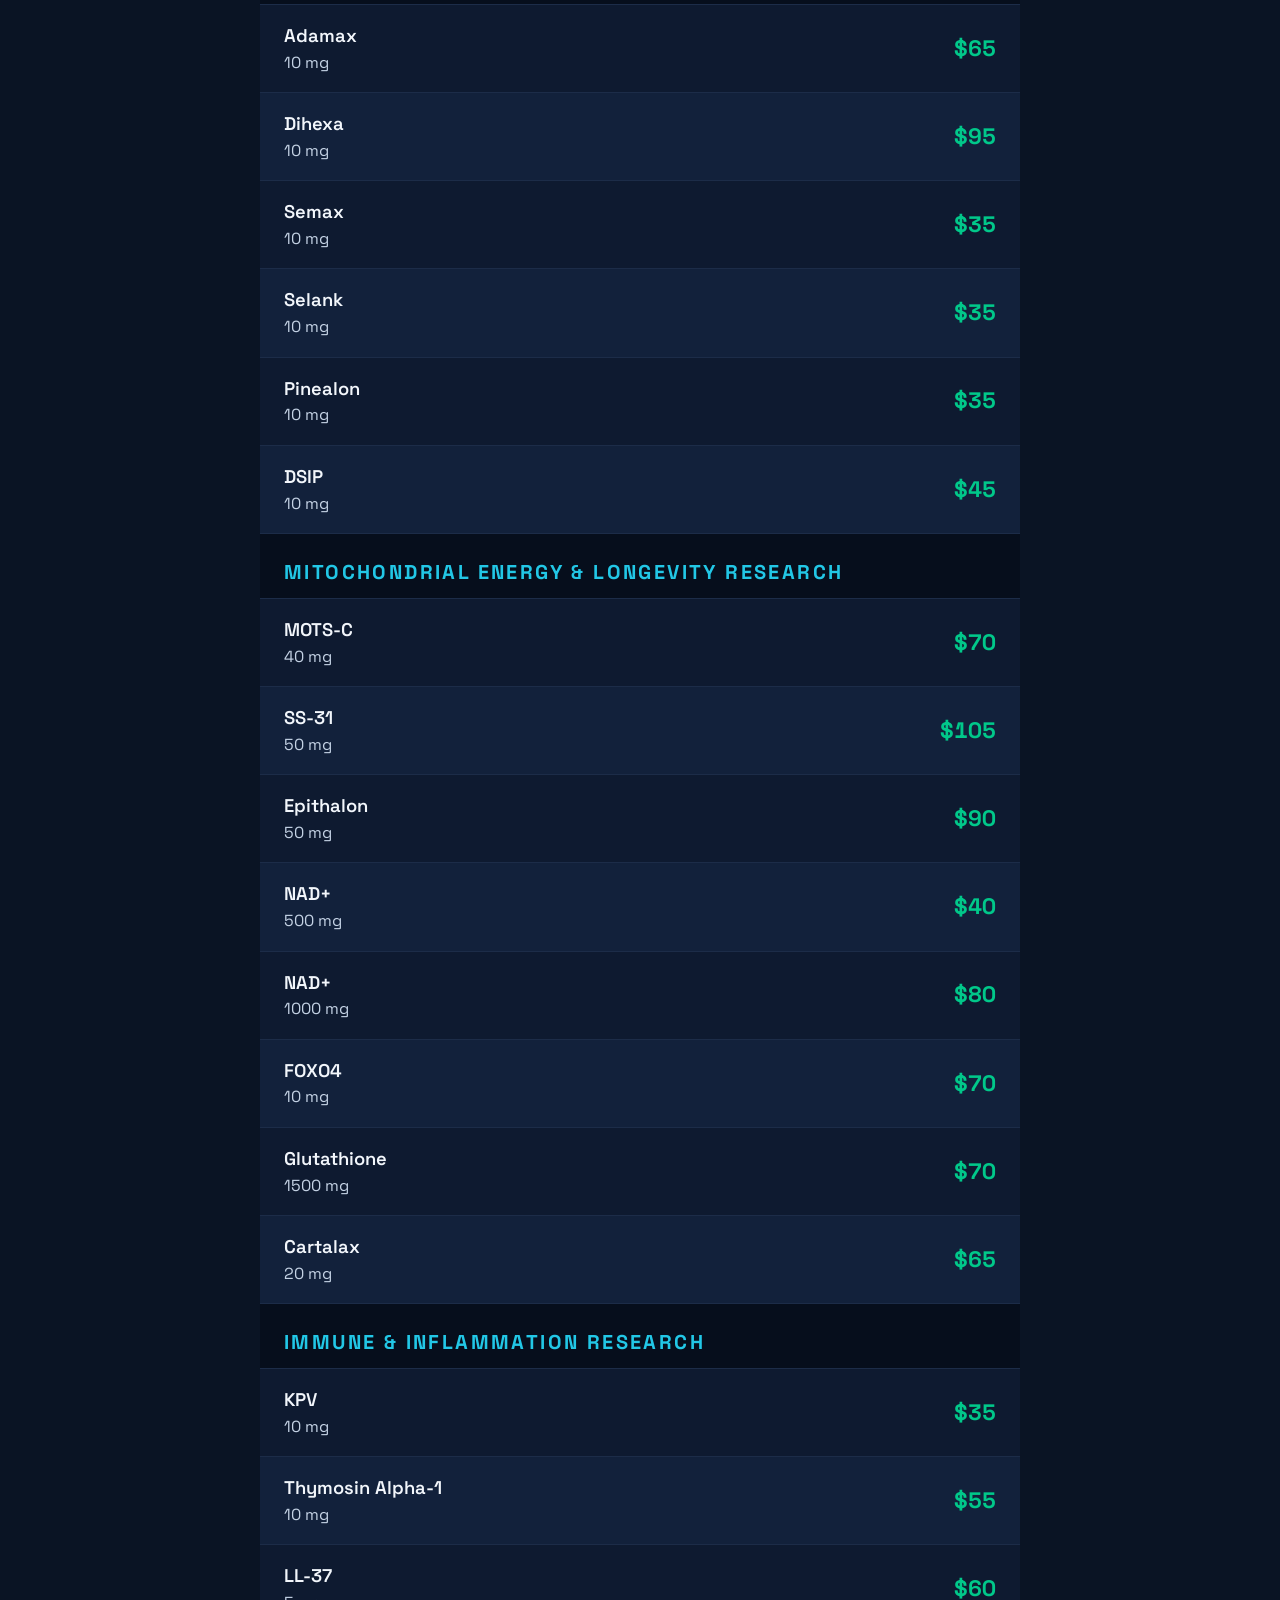
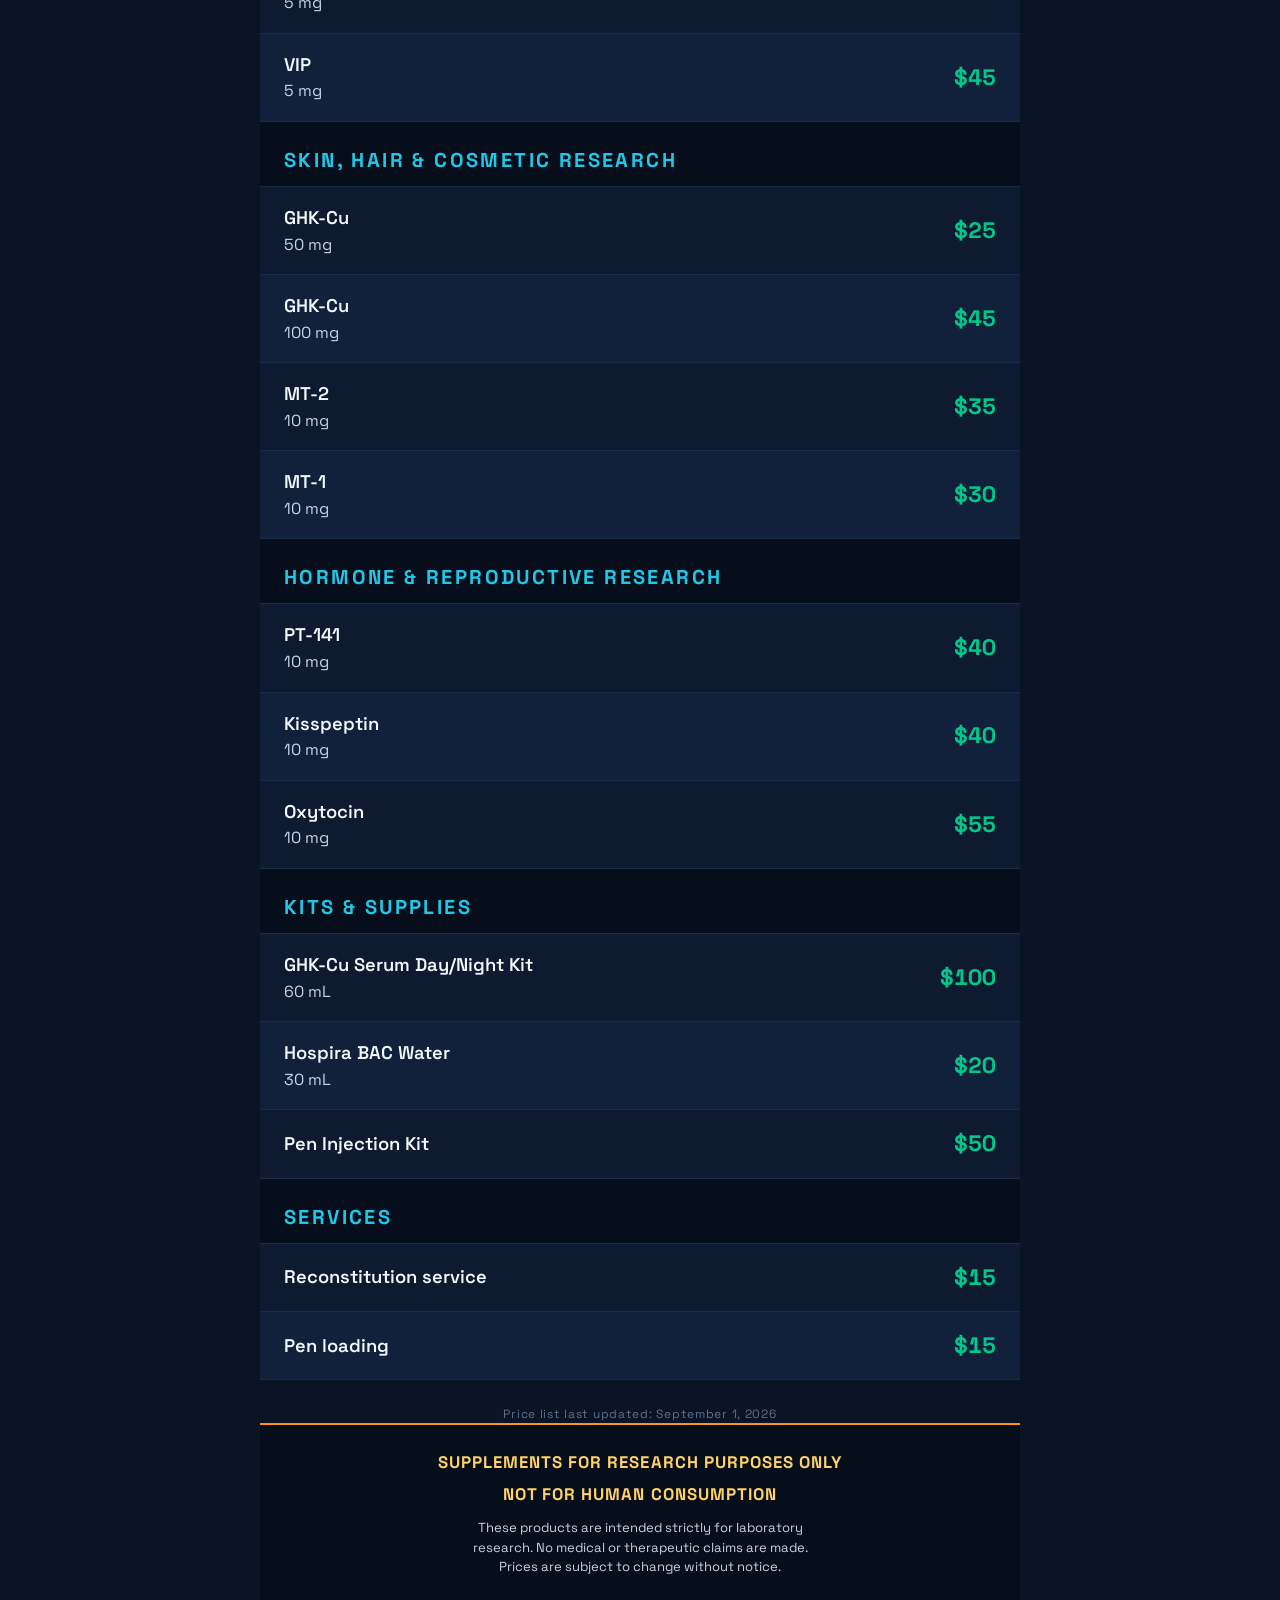
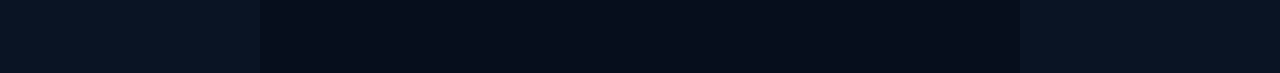
==== commit 23b46866: "Add Tirzepatide 30mg single at $75 (est. from confirmed 40mg kit $475, approved by Dan)" ====
--- a/index.html
+++ b/index.html
@@ -94,6 +94,7 @@
           <ul class="price-list" role="list">
             <li class="price-row"><div class="item"><span class="name">Retatrutide</span><span class="strength">30 mg</span></div><span class="price">$80</span></li>
             <li class="price-row"><div class="item"><span class="name">Tirzepatide</span><span class="strength">40 mg</span></div><span class="price">$85</span></li>
+            <li class="price-row"><div class="item"><span class="name">Tirzepatide</span><span class="strength">30 mg</span></div><span class="price">$75</span></li>
             <li class="price-row"><div class="item"><span class="name">Tirzepatide</span><span class="strength">20 mg</span></div><span class="price">$65</span></li>
             <li class="price-row"><div class="item"><span class="name">Tirzepatide</span><span class="strength">10 mg</span></div><span class="price">$40</span></li>
             <li class="price-row"><div class="item"><span class="name">Cagrilintide</span><span class="strength">5 mg</span></div><span class="price">$55</span></li>
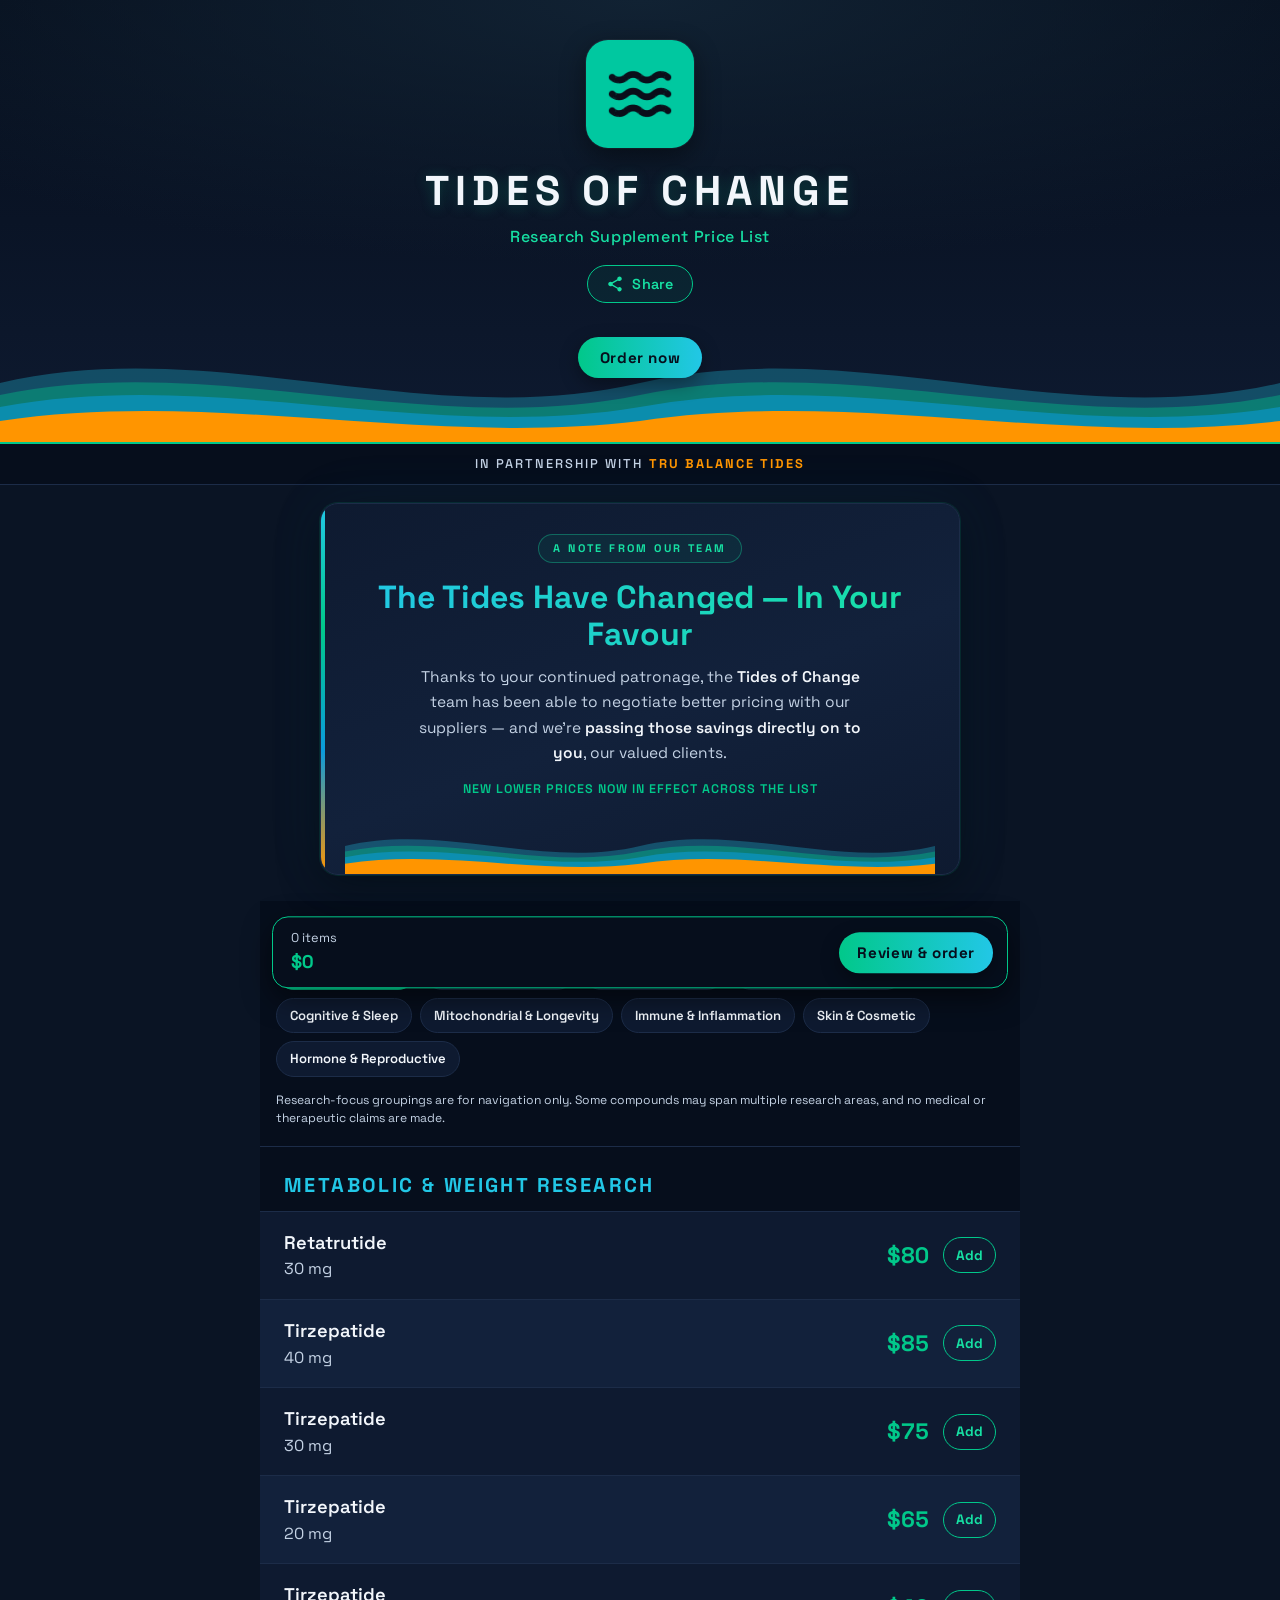
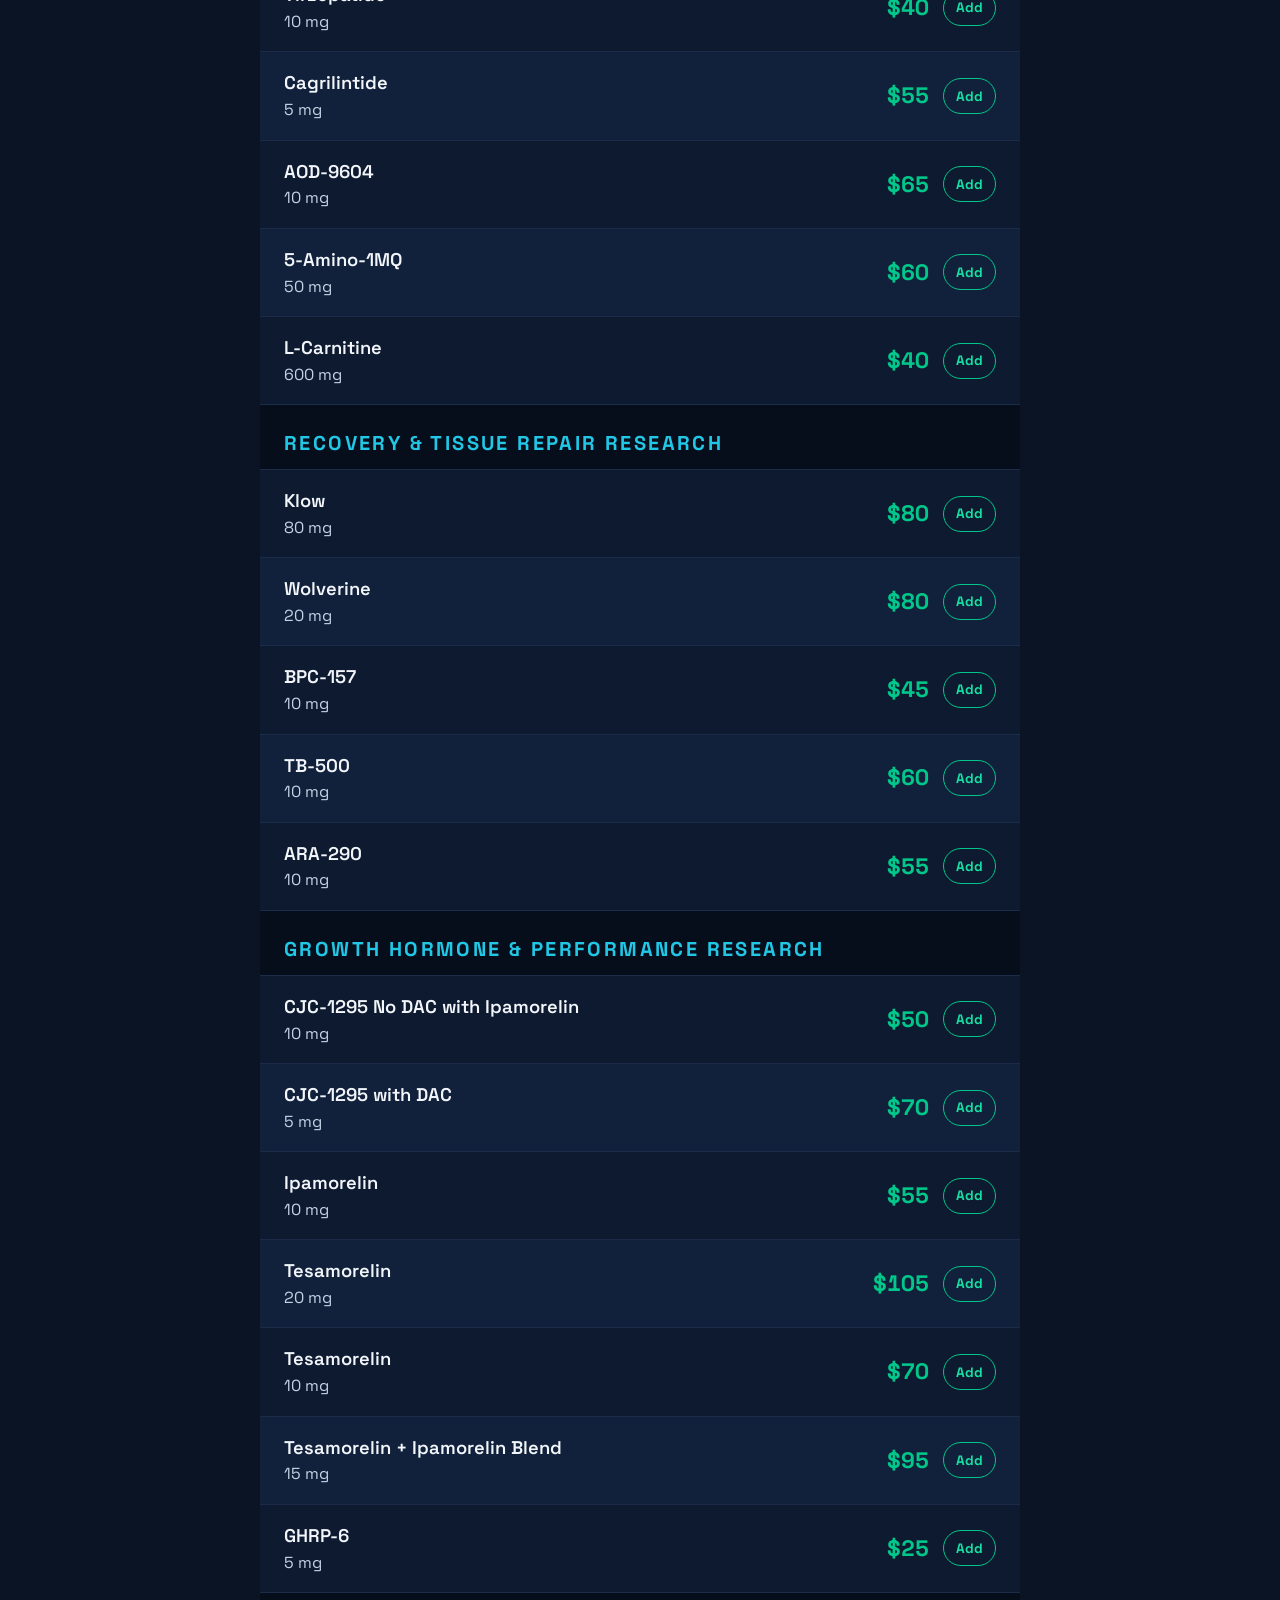
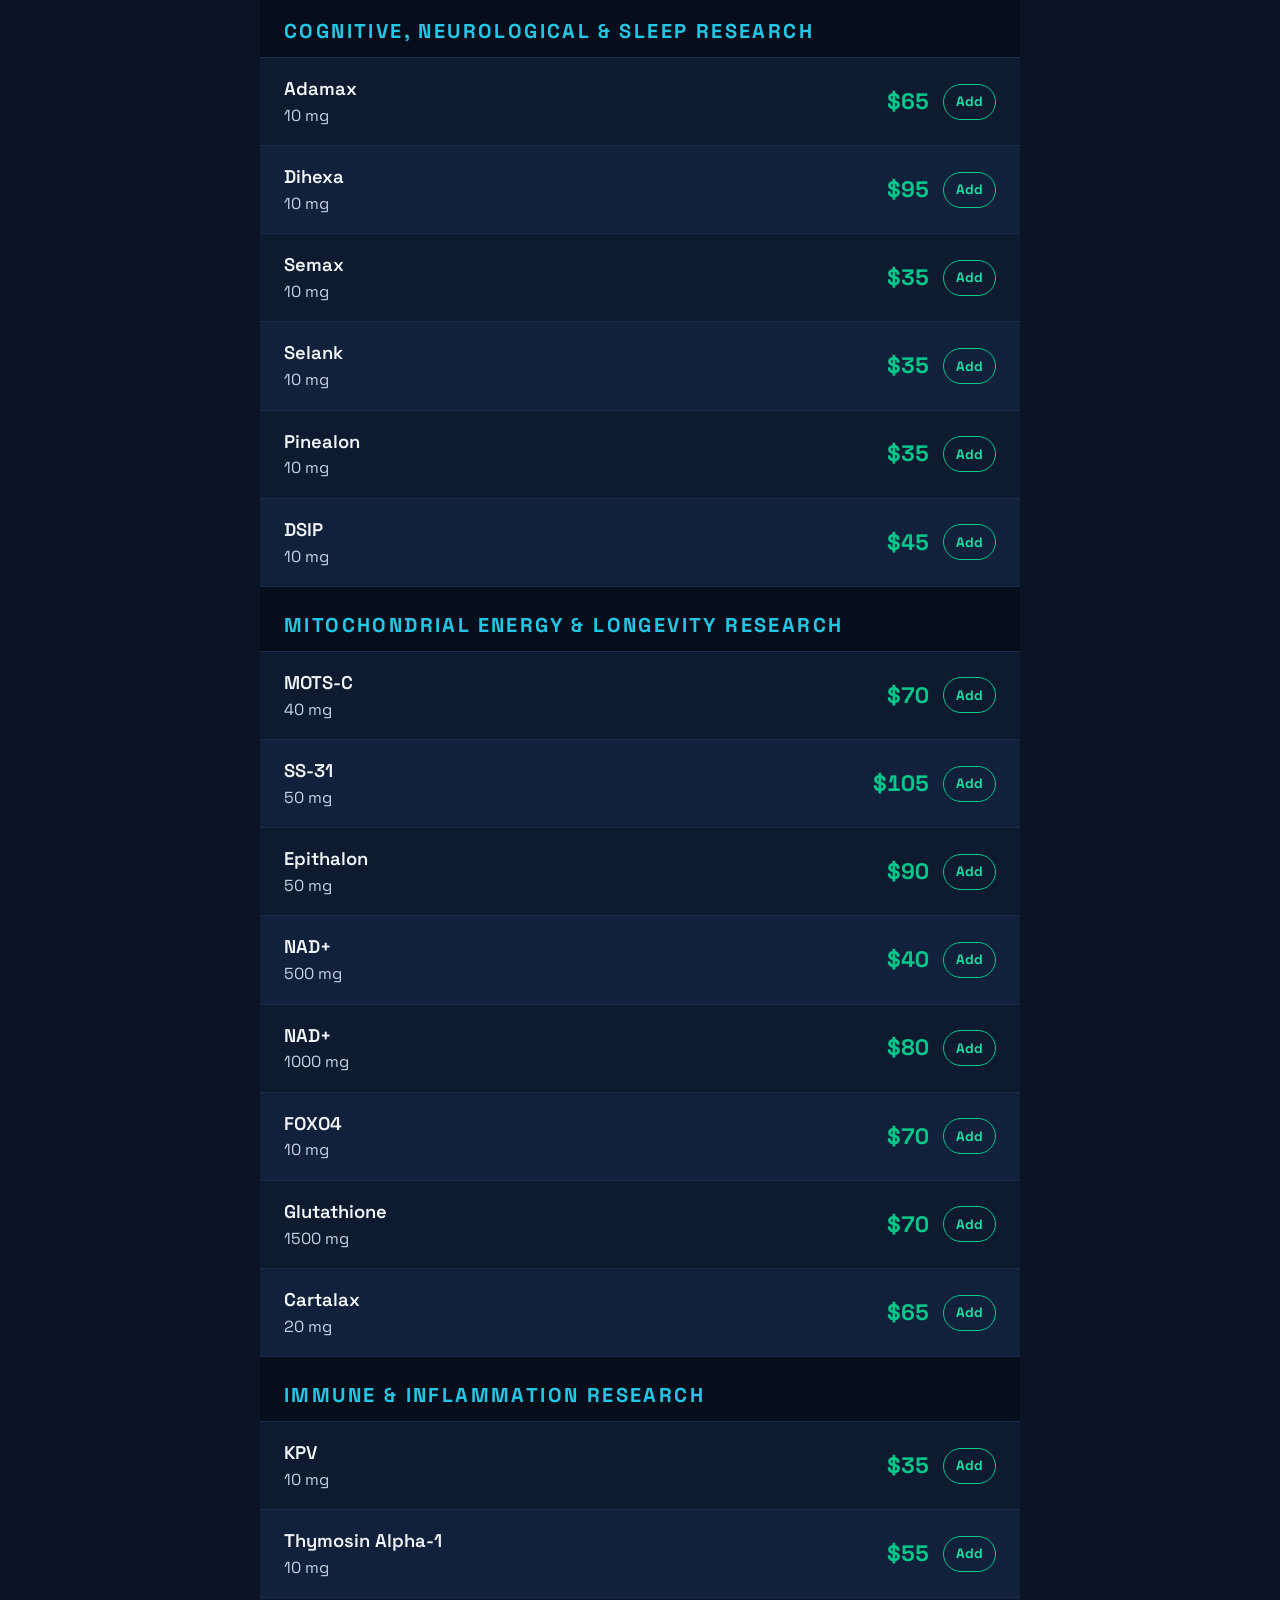
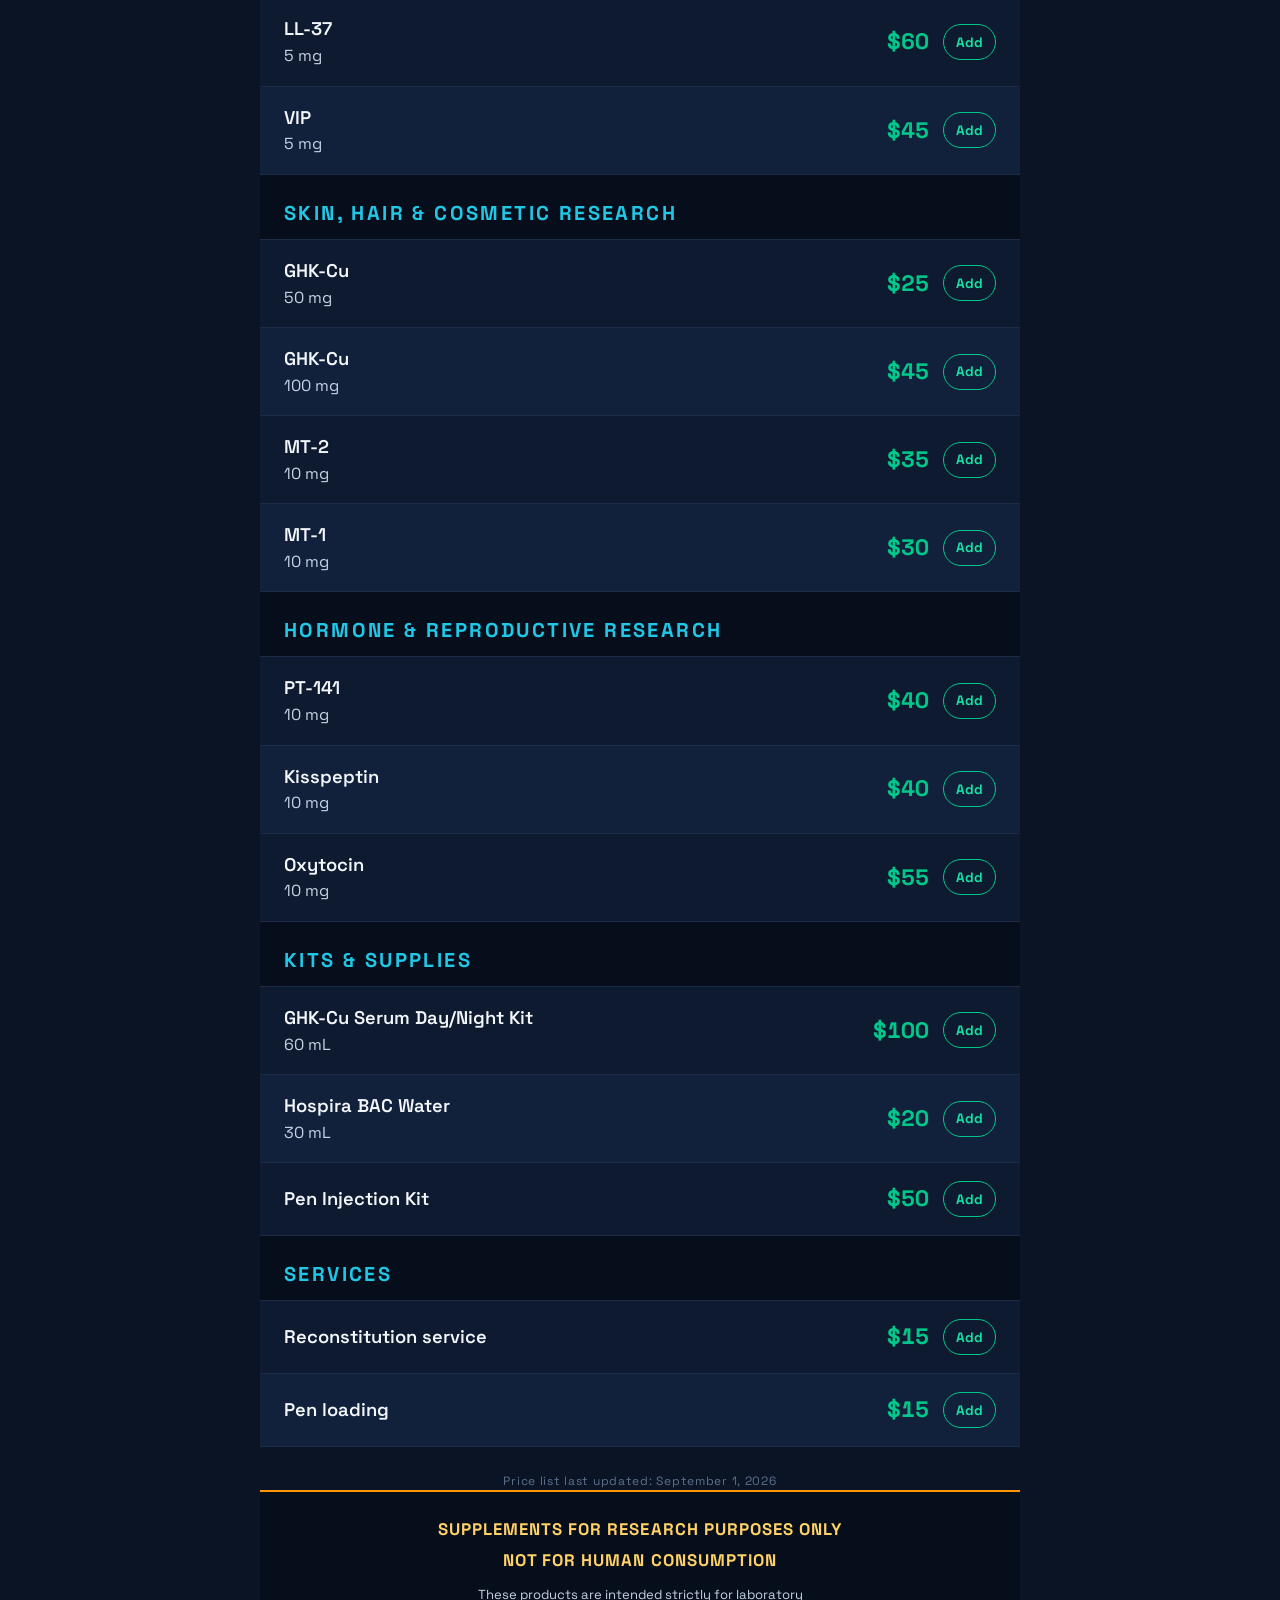
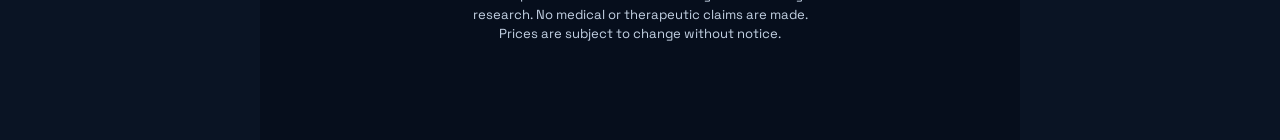
==== commit 7bbf2449: "Order now: add buttons, order bar, order sheet with mailto to orders@tidesofchange.ca (preview)" ====
--- a/index.html
+++ b/index.html
@@ -20,6 +20,7 @@
   <link rel="preconnect" href="https://fonts.gstatic.com" crossorigin />
   <link href="https://fonts.googleapis.com/css2?family=Space+Grotesk:wght@400;500;600;700&display=swap" rel="stylesheet" />
   <link rel="stylesheet" href="styles.css" />
+  <link rel="stylesheet" href="order.css" />
 </head>
 <body>
   <a class="skip-link" href="#pricelist">Skip to price list</a>
@@ -223,5 +224,6 @@
   <button id="backToTop" class="back-to-top" type="button" aria-label="Back to top">↑ Top</button>
 
   <script src="script.v2.js" defer></script>
+  <script src="order.js" defer></script>
 </body>
 </html>
--- a/order.css
+++ b/order.css
@@ -0,0 +1,178 @@
+/* ================= ORDER NOW (additive module — does not restyle the locked list) ================= */
+
+/* per-row Add button */
+.price-row .add-btn {
+  flex: 0 0 auto;
+  min-width: 44px;
+  height: 36px;
+  padding: 0 12px;
+  font-family: inherit;
+  font-size: .85rem;
+  font-weight: 700;
+  color: var(--teal-2);
+  background: transparent;
+  border: 1px solid var(--teal);
+  border-radius: 999px;
+  cursor: pointer;
+  transition: background .15s ease, color .15s ease;
+}
+.price-row .add-btn:hover { background: rgba(1, 200, 138, .12); }
+.price-row .add-btn.in-cart {
+  color: var(--navy-900);
+  background: var(--teal);
+}
+.price-row .add-btn:focus-visible { outline: 3px solid var(--teal-2); outline-offset: 2px; }
+
+/* header CTA */
+.order-cta-wrap { margin-top: 12px; display: flex; justify-content: center; }
+.order-cta {
+  display: inline-flex;
+  align-items: center;
+  gap: 8px;
+  padding: 11px 22px;
+  font-family: inherit;
+  font-size: .95rem;
+  font-weight: 700;
+  letter-spacing: .04em;
+  color: var(--navy-900);
+  background: linear-gradient(90deg, var(--teal) 0%, var(--cyan) 100%);
+  border: none;
+  border-radius: 999px;
+  box-shadow: 0 6px 18px rgba(0,0,0,.35);
+  cursor: pointer;
+}
+.order-cta:hover { filter: brightness(1.06); }
+
+/* floating order bar */
+.order-bar {
+  position: fixed;
+  left: 12px;
+  right: 12px;
+  bottom: 12px;
+  z-index: 45;
+  display: flex;
+  align-items: center;
+  justify-content: space-between;
+  gap: 12px;
+  max-width: 736px;
+  margin: 0 auto;
+  padding: 12px 14px 12px 18px;
+  color: var(--text);
+  background: var(--navy-900);
+  border: 1px solid var(--teal);
+  border-radius: 16px;
+  box-shadow: 0 10px 28px rgba(0,0,0,.5);
+  transform: translateY(140%);
+  transition: transform .25s ease;
+}
+.order-bar.visible { transform: translateY(0); }
+.order-bar-sum { display: flex; flex-direction: column; gap: 2px; min-width: 0; }
+.order-bar-count { font-size: .8rem; color: var(--text-2); }
+.order-bar-total { font-size: 1.15rem; font-weight: 700; color: var(--teal); font-variant-numeric: tabular-nums; }
+.order-bar .order-cta { padding: 11px 18px; }
+
+/* lift back-to-top above the bar while it shows */
+body.has-order .back-to-top { bottom: 92px; }
+body.has-order .warnings { padding-bottom: 150px; }
+
+/* order sheet */
+.order-sheet[hidden] { display: none; }
+.order-sheet {
+  position: fixed;
+  inset: 0;
+  z-index: 60;
+  display: flex;
+  align-items: flex-end;
+  justify-content: center;
+  background: rgba(3, 8, 18, .72);
+}
+.order-panel {
+  width: 100%;
+  max-width: 640px;
+  max-height: 92vh;
+  max-height: 92dvh;
+  overflow-y: auto;
+  padding: 18px 18px 28px;
+  background: var(--navy-850);
+  border: 1px solid var(--navy-line);
+  border-top: 2px solid var(--teal);
+  border-radius: 20px 20px 0 0;
+  box-shadow: 0 -10px 40px rgba(0,0,0,.5);
+}
+@media (min-width: 700px) {
+  .order-sheet { align-items: center; }
+  .order-panel { border-radius: 20px; max-height: 88vh; }
+}
+.order-head { display: flex; align-items: center; justify-content: space-between; gap: 12px; margin-bottom: 4px; }
+.order-title { margin: 0; font-size: 1.25rem; font-weight: 700; color: var(--text); }
+.order-close {
+  width: 40px; height: 40px;
+  font-family: inherit; font-size: 1.3rem; line-height: 1;
+  color: var(--text-2); background: var(--navy-800);
+  border: 1px solid var(--navy-line); border-radius: 50%;
+  cursor: pointer;
+}
+.order-sub { margin: 0 0 14px; font-size: .9rem; color: var(--text-2); }
+
+.order-items { list-style: none; margin: 0 0 6px; padding: 0; border-top: 1px solid var(--navy-line); }
+.order-item {
+  display: flex; align-items: center; justify-content: space-between; gap: 10px;
+  padding: 12px 2px; border-bottom: 1px solid var(--navy-line);
+}
+.order-item-info { display: flex; flex-direction: column; gap: 2px; min-width: 0; flex: 1 1 auto; }
+.order-item-name { font-weight: 600; color: var(--text); overflow-wrap: break-word; }
+.order-item-meta { font-size: .85rem; color: var(--text-2); }
+.qty { display: inline-flex; align-items: center; gap: 6px; flex: 0 0 auto; }
+.qty button {
+  width: 34px; height: 34px;
+  font-family: inherit; font-size: 1.1rem; font-weight: 700;
+  color: var(--teal-2); background: var(--navy-800);
+  border: 1px solid var(--navy-line); border-radius: 10px;
+  cursor: pointer;
+}
+.qty output { min-width: 22px; text-align: center; font-weight: 700; font-variant-numeric: tabular-nums; }
+.order-line-total { min-width: 58px; text-align: right; font-weight: 700; color: var(--teal); font-variant-numeric: tabular-nums; }
+.order-empty { padding: 18px 2px; color: var(--text-2); }
+
+.order-total-row {
+  display: flex; justify-content: space-between; align-items: baseline;
+  padding: 12px 2px 4px; font-size: 1.05rem; font-weight: 700;
+}
+.order-total-row span:last-child { color: var(--teal); font-size: 1.25rem; font-variant-numeric: tabular-nums; }
+.order-total-note { margin: 0 2px 16px; font-size: .8rem; color: var(--text-2); }
+
+.order-form { display: grid; gap: 12px; }
+.order-field { display: grid; gap: 5px; }
+.order-field label { font-size: .85rem; font-weight: 600; color: var(--text-2); }
+.order-field input, .order-field select, .order-field textarea {
+  width: 100%;
+  padding: 12px 14px;
+  font-family: inherit; font-size: 1rem;
+  color: var(--text); background: var(--navy-800);
+  border: 1px solid var(--navy-line); border-radius: 12px;
+}
+.order-field textarea { min-height: 76px; resize: vertical; }
+.order-field input:focus, .order-field select:focus, .order-field textarea:focus { outline: none; border-color: var(--teal); }
+.order-check { display: flex; gap: 10px; align-items: flex-start; font-size: .88rem; color: var(--text-2); }
+.order-check input { width: 20px; height: 20px; margin-top: 1px; accent-color: var(--teal); flex: 0 0 auto; }
+
+.order-pay {
+  margin: 4px 0 0; padding: 12px 14px;
+  font-size: .88rem; color: var(--text);
+  background: var(--navy-800); border: 1px solid var(--navy-line);
+  border-left: 3px solid var(--orange); border-radius: 12px;
+}
+.order-error { min-height: 1.2em; margin: 0; font-size: .88rem; color: var(--warn); }
+.order-send { width: 100%; justify-content: center; padding: 14px 22px; font-size: 1rem; }
+.order-alt { display: flex; gap: 10px; justify-content: center; flex-wrap: wrap; }
+.order-link {
+  padding: 8px 12px;
+  font-family: inherit; font-size: .85rem; font-weight: 600;
+  color: var(--teal-2); background: transparent;
+  border: 1px solid var(--navy-line); border-radius: 999px; cursor: pointer;
+}
+.order-status { margin: 0; font-size: .85rem; text-align: center; color: var(--teal-2); min-height: 1.2em; }
+
+.order-done { text-align: center; padding: 10px 4px 4px; }
+.order-done h3 { margin: 6px 0 8px; font-size: 1.2rem; color: var(--text); }
+.order-done p { margin: 0 0 12px; color: var(--text-2); font-size: .92rem; }
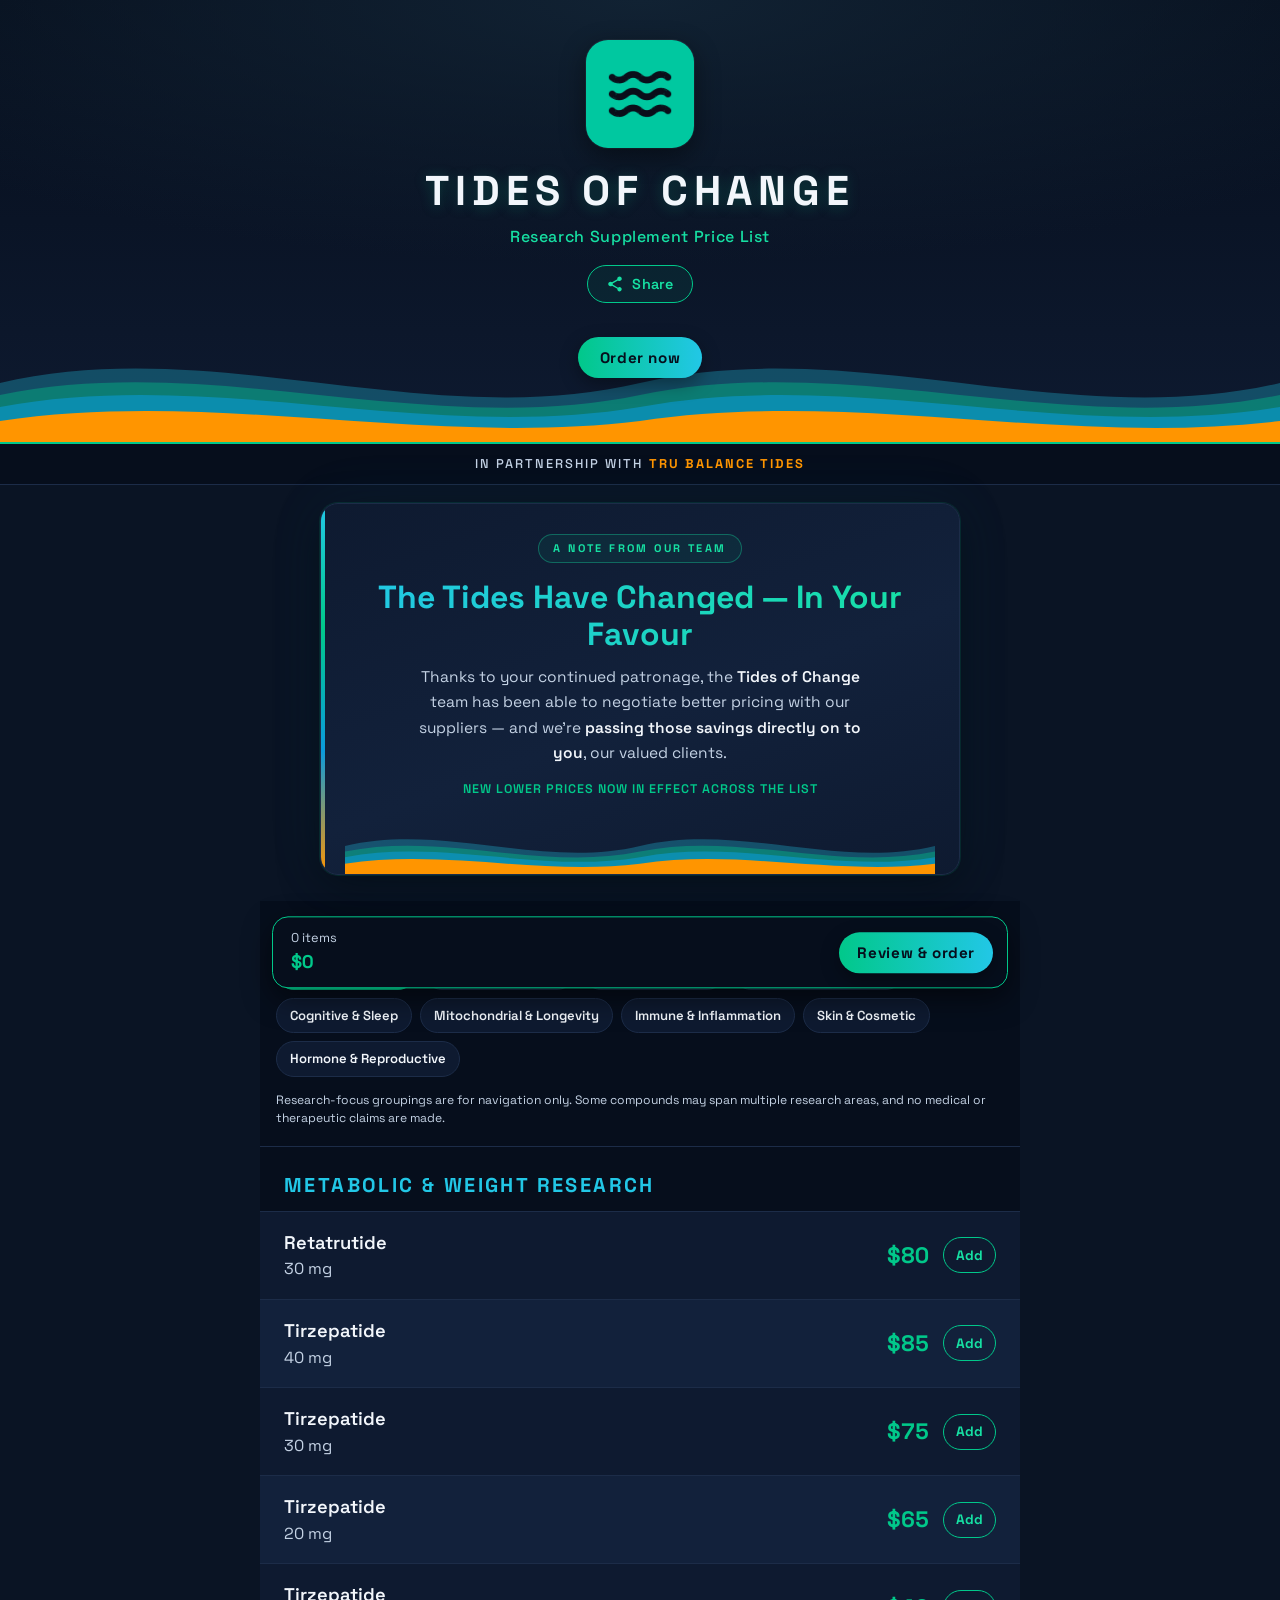
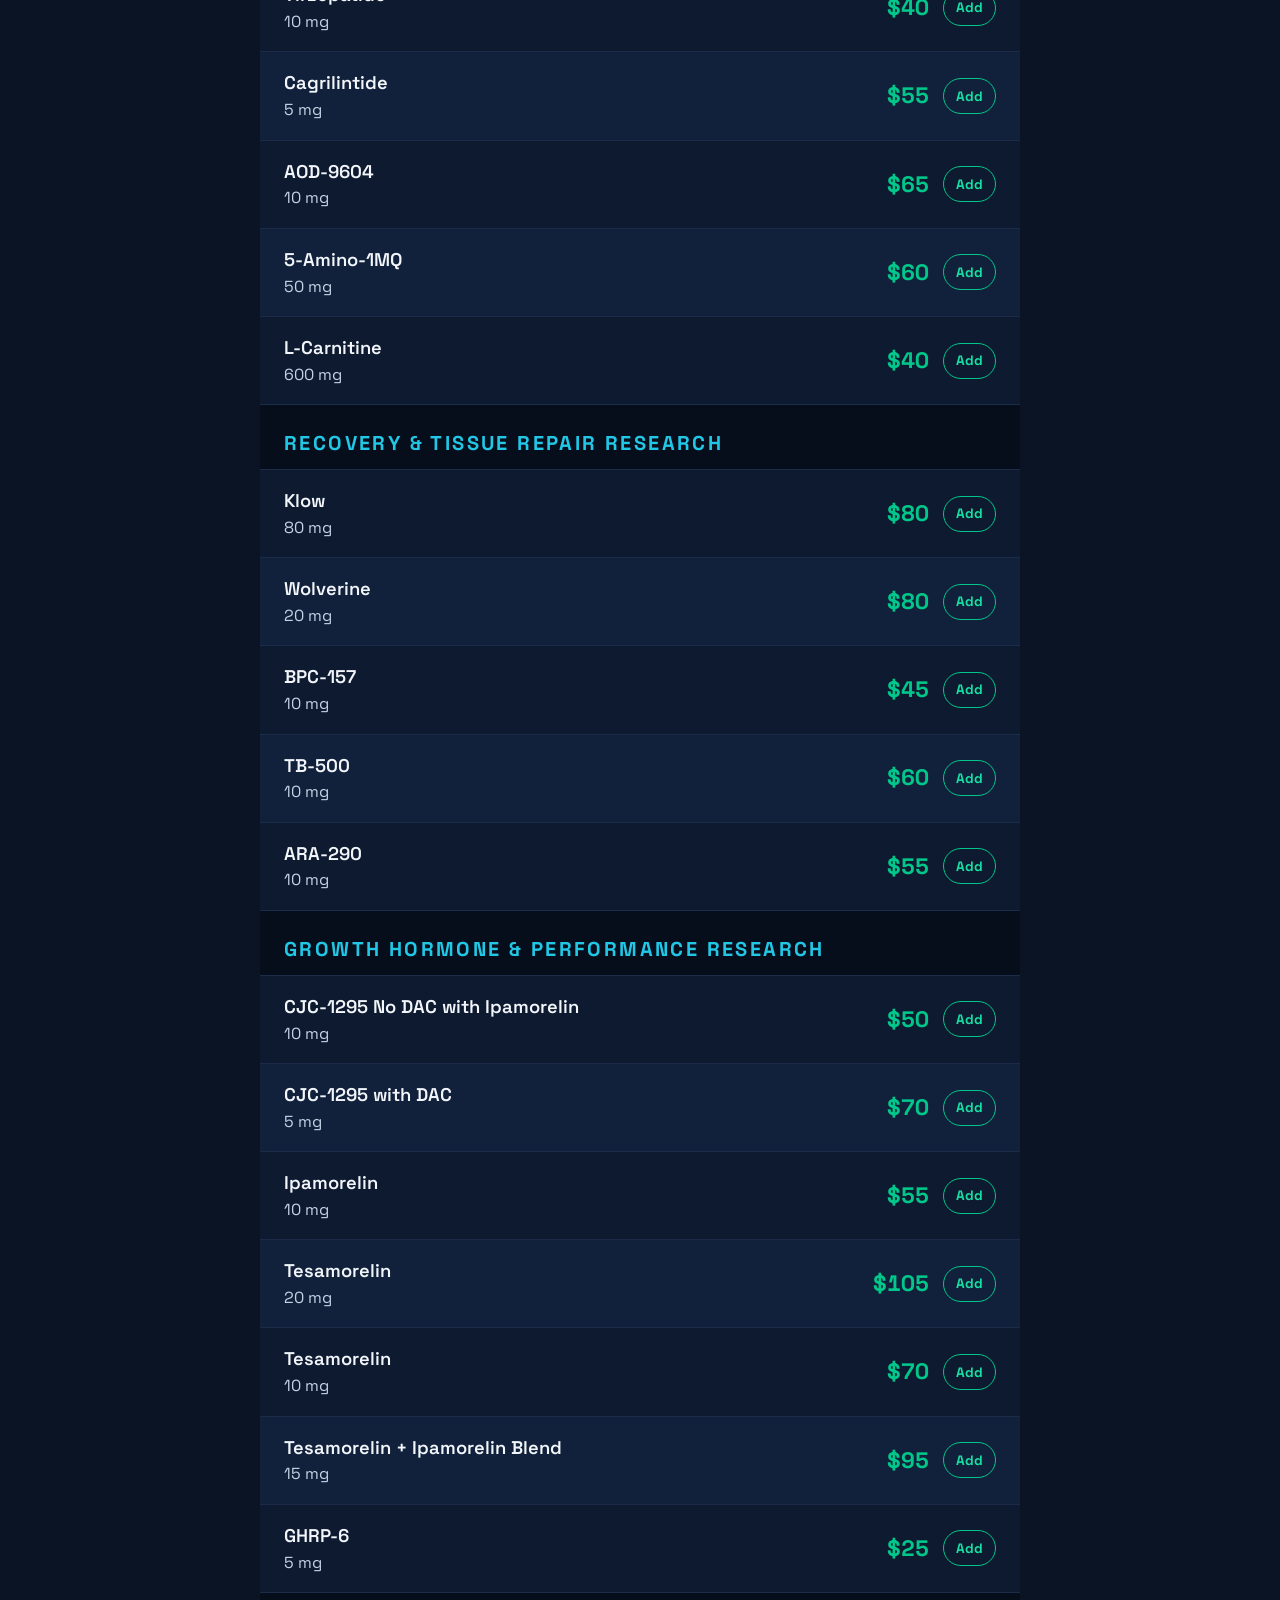
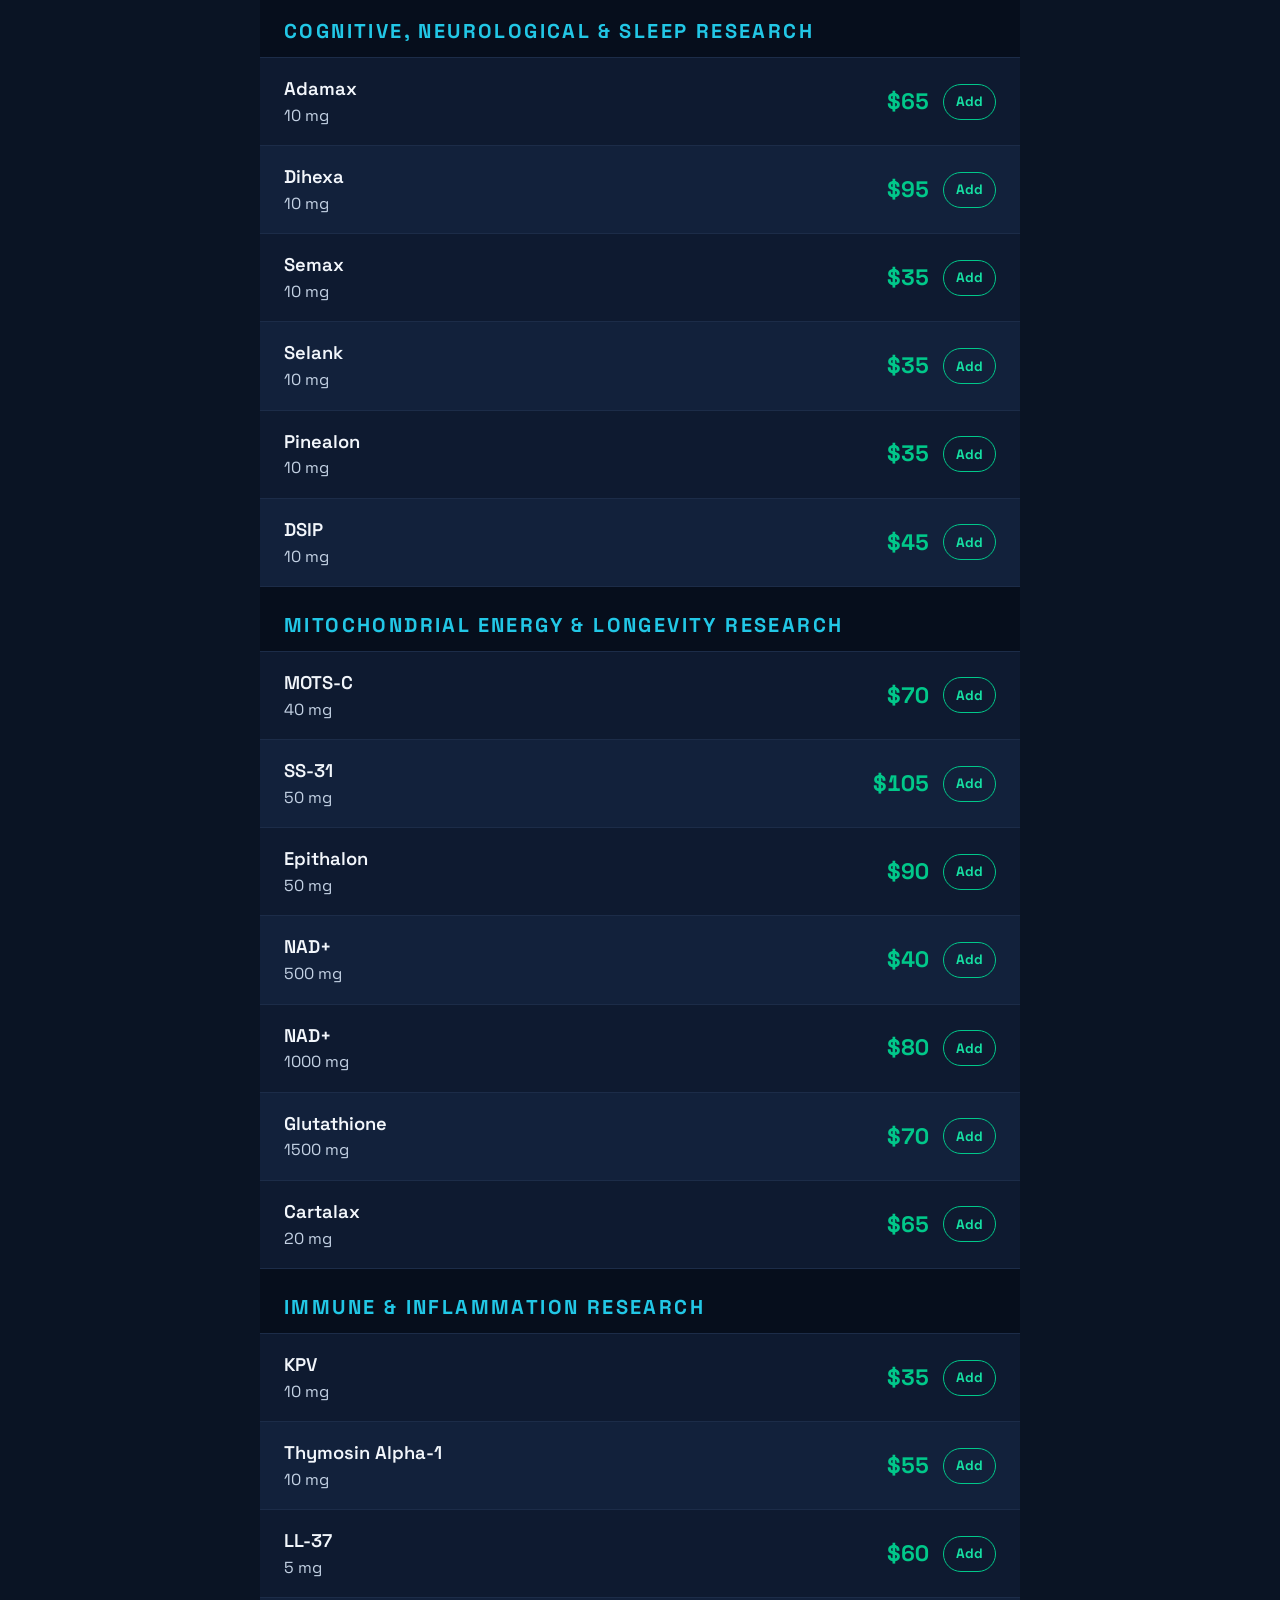
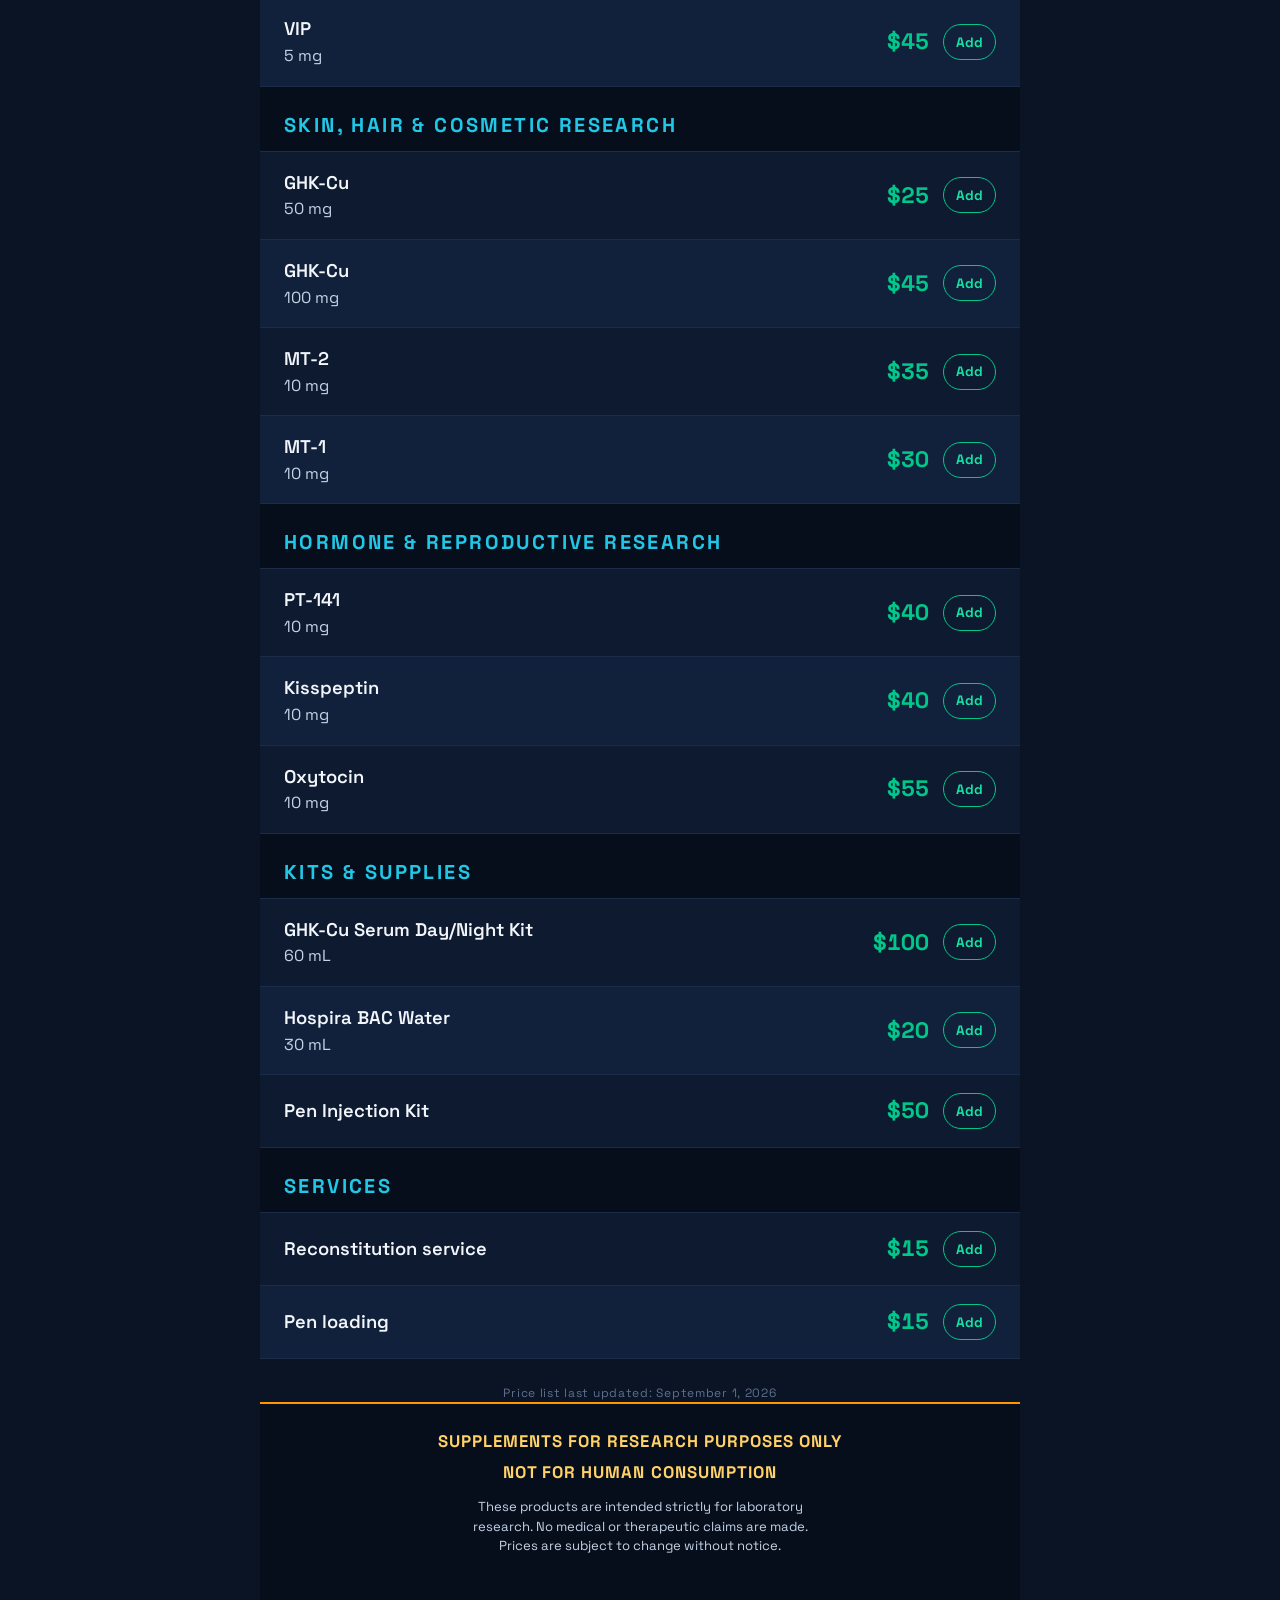
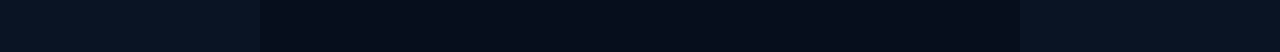
==== commit 188a3643: "TEST: hide FOXO4 10 mg from price list (owner: not confident yet)" ====
--- a/index.html
+++ b/index.html
@@ -149,7 +149,7 @@
             <li class="price-row"><div class="item"><span class="name">Epithalon</span><span class="strength">50 mg</span></div><span class="price">$90</span></li>
             <li class="price-row"><div class="item"><span class="name">NAD+</span><span class="strength">500 mg</span></div><span class="price">$40</span></li>
             <li class="price-row"><div class="item"><span class="name">NAD+</span><span class="strength">1000 mg</span></div><span class="price">$80</span></li>
-            <li class="price-row"><div class="item"><span class="name">FOXO4</span><span class="strength">10 mg</span></div><span class="price">$70</span></li>
+            <!-- HIDDEN 10 Oct 2026 (owner: not confident yet). To bring back: FOXO4 · 10 mg · $70 -->
             <li class="price-row"><div class="item"><span class="name">Glutathione</span><span class="strength">1500 mg</span></div><span class="price">$70</span></li>
             <li class="price-row"><div class="item"><span class="name">Cartalax</span><span class="strength">20 mg</span></div><span class="price">$65</span></li>
           </ul>
--- a/order.css
+++ b/order.css
@@ -71,8 +71,8 @@
 .order-bar-total { font-size: 1.15rem; font-weight: 700; color: var(--teal); font-variant-numeric: tabular-nums; }
 .order-bar .order-cta { padding: 11px 18px; }
 
-/* lift back-to-top above the bar while it shows */
-body.has-order .back-to-top { bottom: 92px; }
+/* while the order bar shows, it replaces the back-to-top pill (avoids covering Add buttons) */
+body.has-order .back-to-top { display: none; }
 body.has-order .warnings { padding-bottom: 150px; }
 
 /* order sheet */
@@ -176,3 +176,30 @@
 .order-done { text-align: center; padding: 10px 4px 4px; }
 .order-done h3 { margin: 6px 0 8px; font-size: 1.2rem; color: var(--text); }
 .order-done p { margin: 0 0 12px; color: var(--text-2); font-size: .92rem; }
+
+/* optional Changing Tides account autofill */
+.ct-fill { margin: 0 0 14px; }
+.ct-toggle { width: 100%; padding: 11px 14px; text-align: center; border-color: var(--teal); }
+.ct-open, .ct-done {
+  display: grid; gap: 10px;
+  padding: 14px; background: var(--navy-800);
+  border: 1px solid var(--navy-line); border-left: 3px solid var(--teal); border-radius: 12px;
+}
+.ct-done { color: var(--teal-2); font-size: .9rem; }
+.ct-title { margin: 0; font-weight: 700; color: var(--text); }
+.ct-note { margin: 0; font-size: .82rem; color: var(--text-2); }
+.ct-go { padding: 10px 18px; }
+.ct-go[disabled] { opacity: .7; cursor: progress; }
+
+.order-hp { position: absolute; left: -9999px; width: 1px; height: 1px; overflow: hidden; }
+
+.order-fee-row { display:flex; justify-content:space-between; gap:12px; padding:3px 2px; font-size:.9rem; color:var(--text-2); }
+.order-fee-row span:last-child { color:var(--text); font-weight:600; white-space:nowrap; }
+.order-fee-row .free { color:var(--teal) !important; }
+.order-totals .order-total-row { margin-top:6px; }
+.fuel-note { border-left:3px solid var(--orange); padding-left:8px; }
+
+/* Delivery address: separate street / unit / city / province / postal fields */
+.order-addr { border: 0; margin: 0; padding: 0; display: grid; gap: 12px; min-width: 0; }
+.order-addr legend { padding: 0; margin-bottom: 4px; font-size: .95rem; font-weight: 700; color: var(--text); }
+.order-addr-row { display: grid; grid-template-columns: 1.4fr 1fr; gap: 10px; }
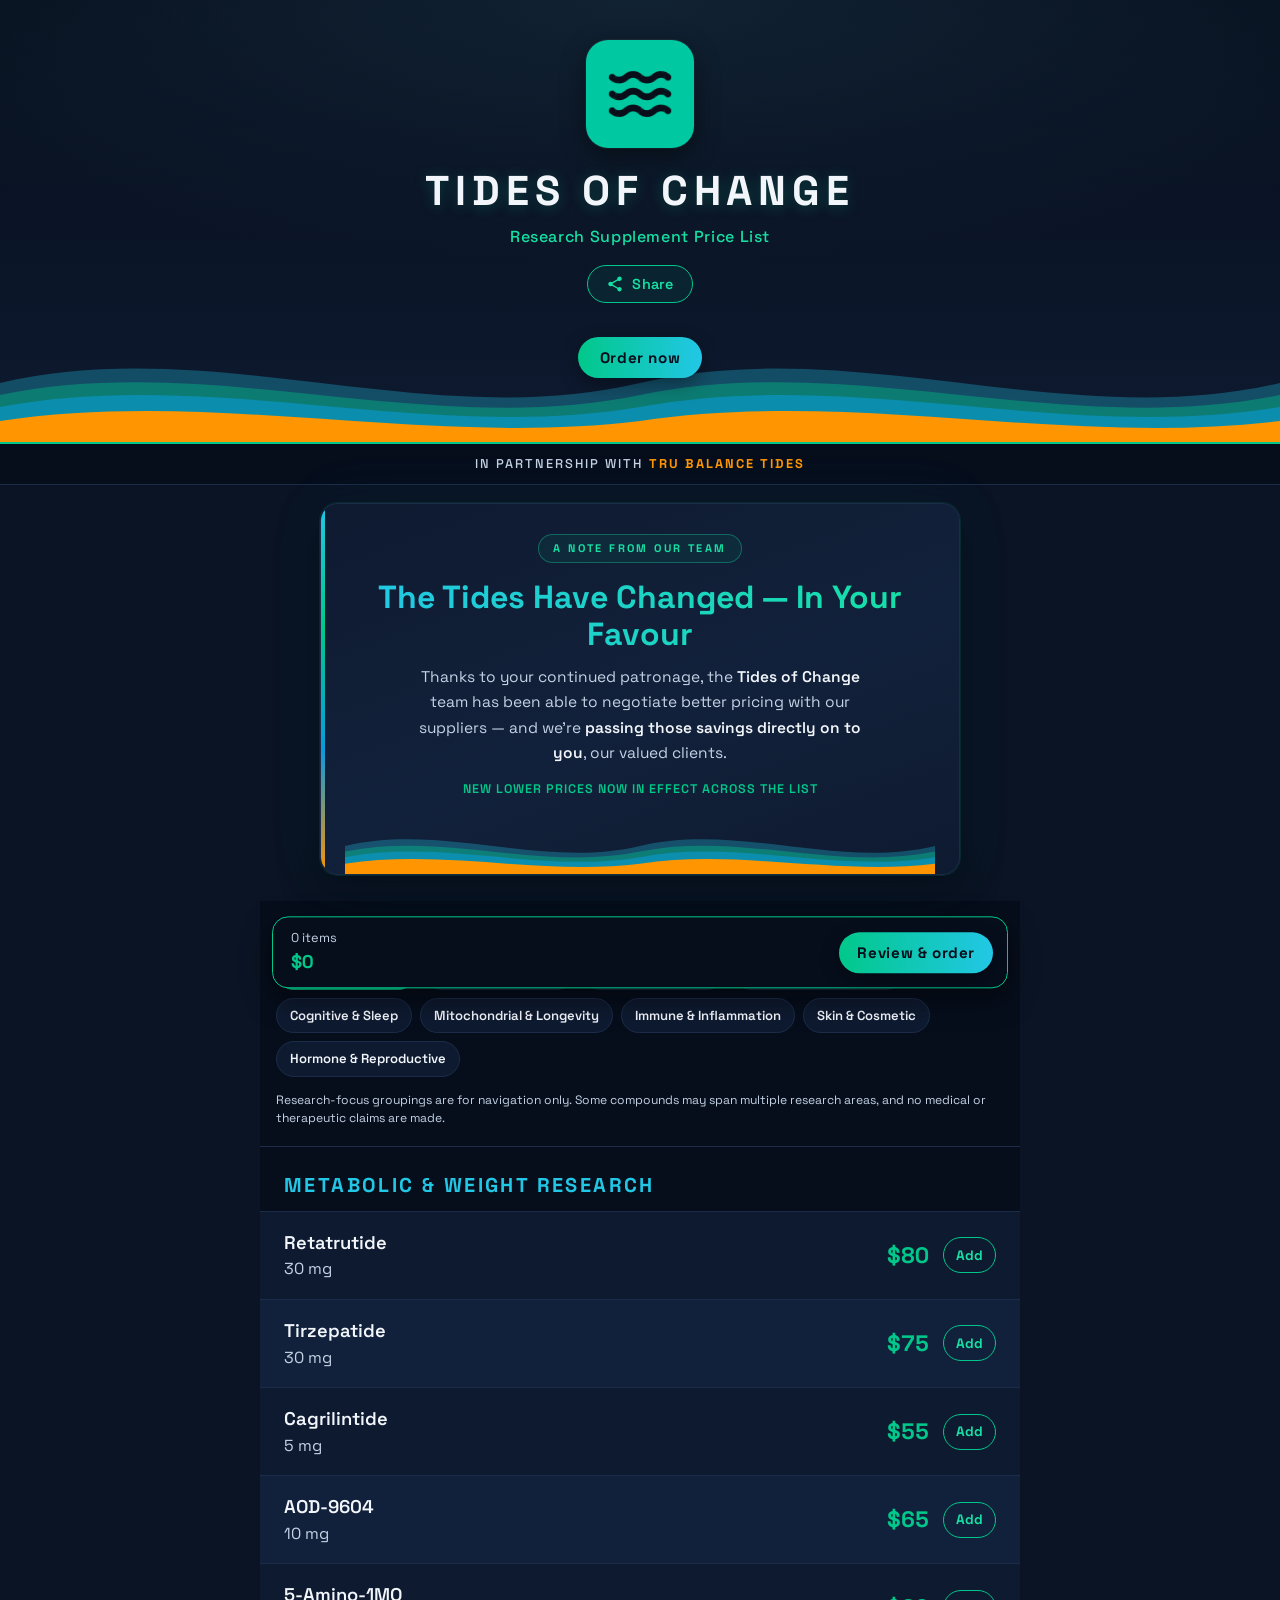
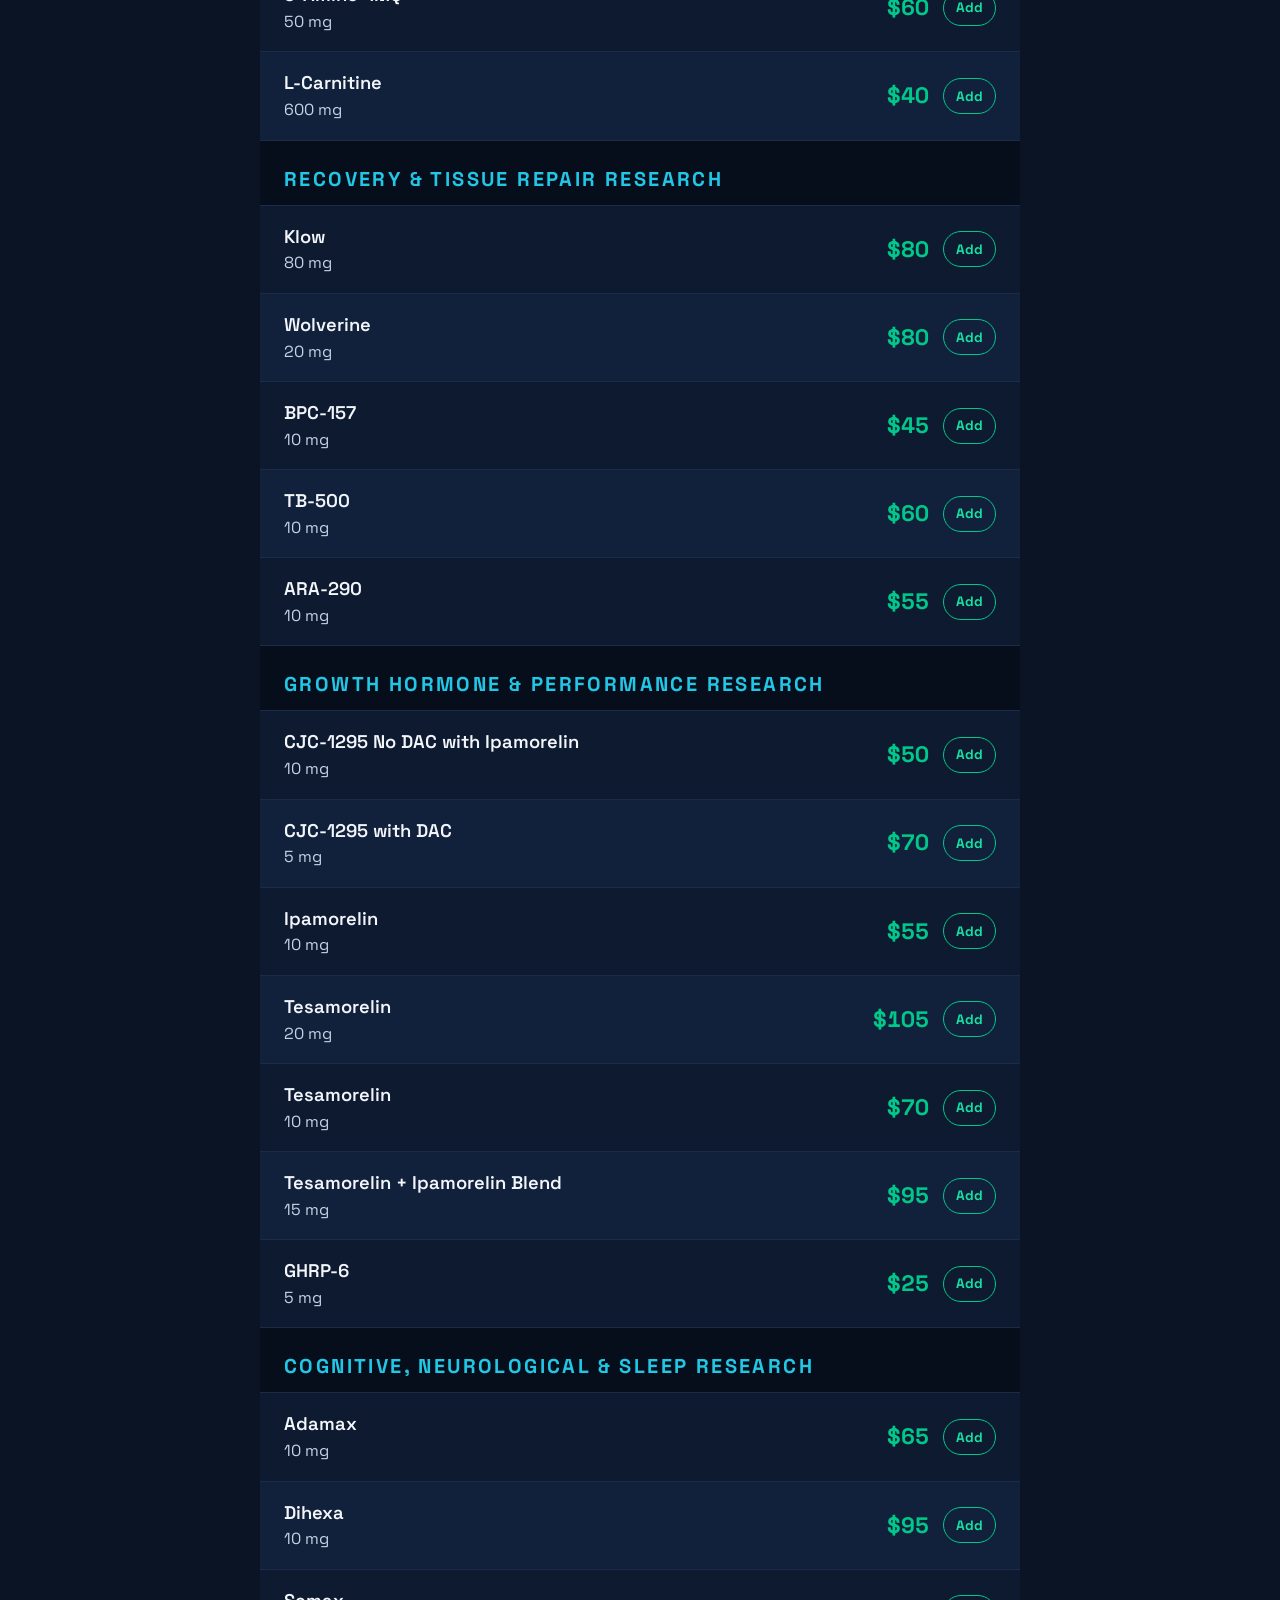
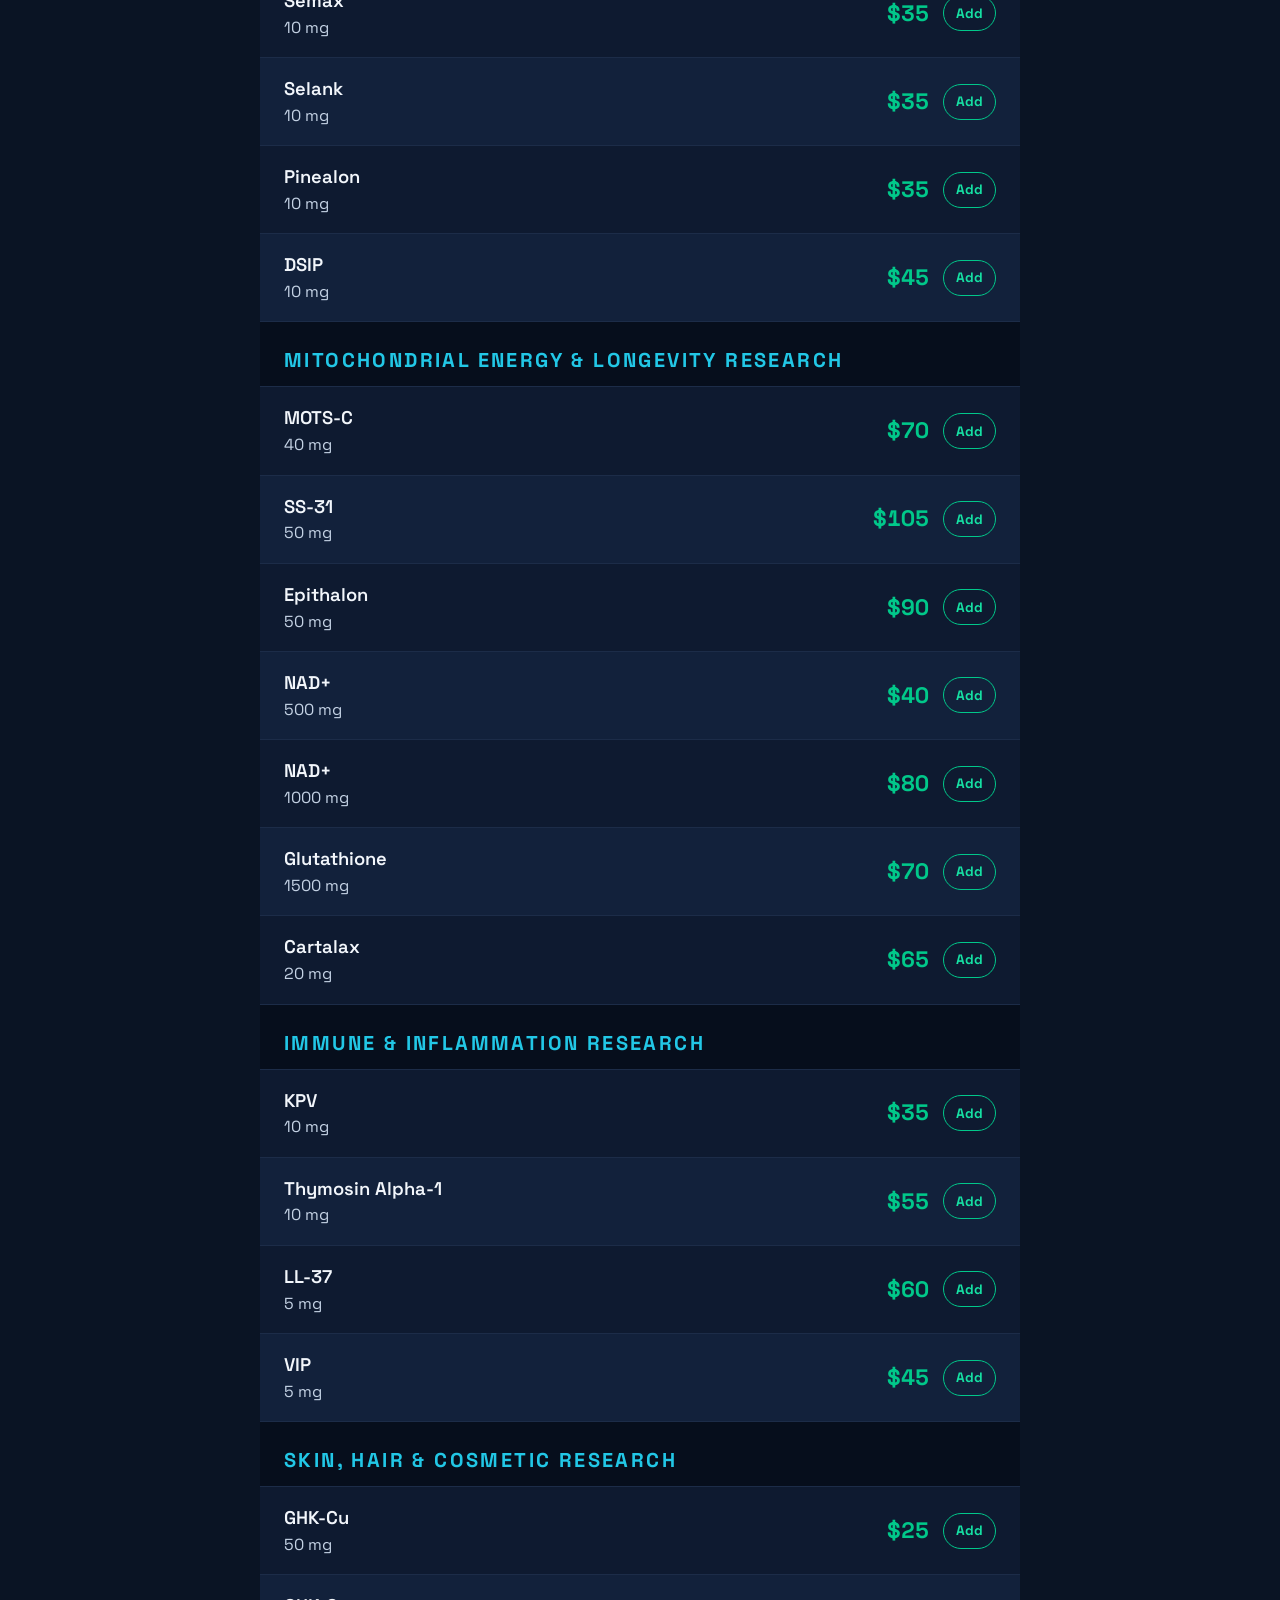
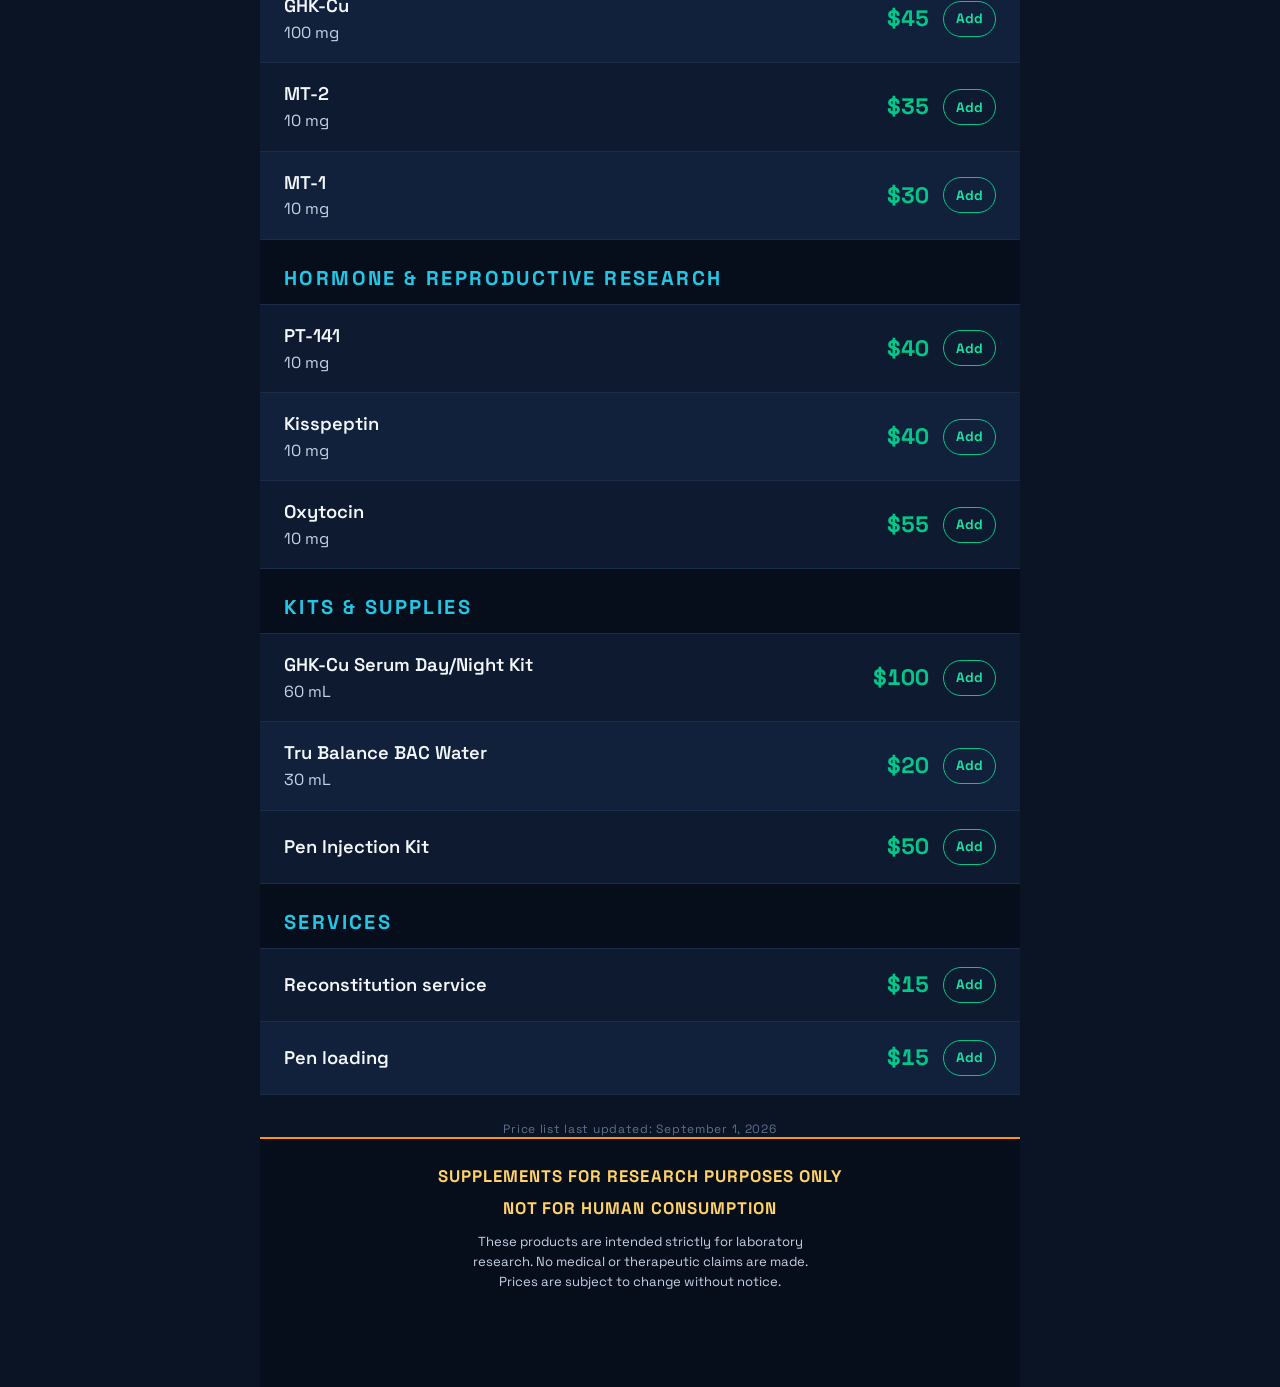
==== commit 33805064: "Hide Tirzepatide 40/20/10 mg (owner 16 Oct: 30 mg only for now) - NOT LIVE until approved" ====
--- a/index.html
+++ b/index.html
@@ -94,10 +94,10 @@
           <h2 class="section-heading" id="h-metabolic">Metabolic &amp; Weight Research</h2>
           <ul class="price-list" role="list">
             <li class="price-row"><div class="item"><span class="name">Retatrutide</span><span class="strength">30 mg</span></div><span class="price">$80</span></li>
-            <li class="price-row"><div class="item"><span class="name">Tirzepatide</span><span class="strength">40 mg</span></div><span class="price">$85</span></li>
+            <!-- HIDDEN 16 Oct 2026 (owner: Tirzepatide 30 mg only for now). To bring back: Tirzepatide · 40 mg · $85 -->
             <li class="price-row"><div class="item"><span class="name">Tirzepatide</span><span class="strength">30 mg</span></div><span class="price">$75</span></li>
-            <li class="price-row"><div class="item"><span class="name">Tirzepatide</span><span class="strength">20 mg</span></div><span class="price">$65</span></li>
-            <li class="price-row"><div class="item"><span class="name">Tirzepatide</span><span class="strength">10 mg</span></div><span class="price">$40</span></li>
+            <!-- HIDDEN 16 Oct 2026 (owner: Tirzepatide 30 mg only for now). To bring back: Tirzepatide · 20 mg · $65 -->
+            <!-- HIDDEN 16 Oct 2026 (owner: Tirzepatide 30 mg only for now). To bring back: Tirzepatide · 10 mg · $40 -->
             <li class="price-row"><div class="item"><span class="name">Cagrilintide</span><span class="strength">5 mg</span></div><span class="price">$55</span></li>
             <li class="price-row"><div class="item"><span class="name">AOD-9604</span><span class="strength">10 mg</span></div><span class="price">$65</span></li>
             <li class="price-row"><div class="item"><span class="name">5-Amino-1MQ</span><span class="strength">50 mg</span></div><span class="price">$60</span></li>
@@ -197,7 +197,7 @@
       <h2 class="section-heading" id="sec-supplies">Kits &amp; Supplies</h2>
       <ul class="price-list" role="list">
         <li class="price-row"><div class="item"><span class="name">GHK-Cu Serum Day/Night Kit</span><span class="strength">60 mL</span></div><span class="price">$100</span></li>
-        <li class="price-row"><div class="item"><span class="name">Hospira BAC Water</span><span class="strength">30 mL</span></div><span class="price">$20</span></li>
+        <li class="price-row"><div class="item"><span class="name">Tru Balance BAC Water</span><span class="strength">30 mL</span></div><span class="price">$20</span></li>
         <li class="price-row"><div class="item"><span class="name">Pen Injection Kit</span><span class="strength"></span></div><span class="price">$50</span></li>
       </ul>
     </section>
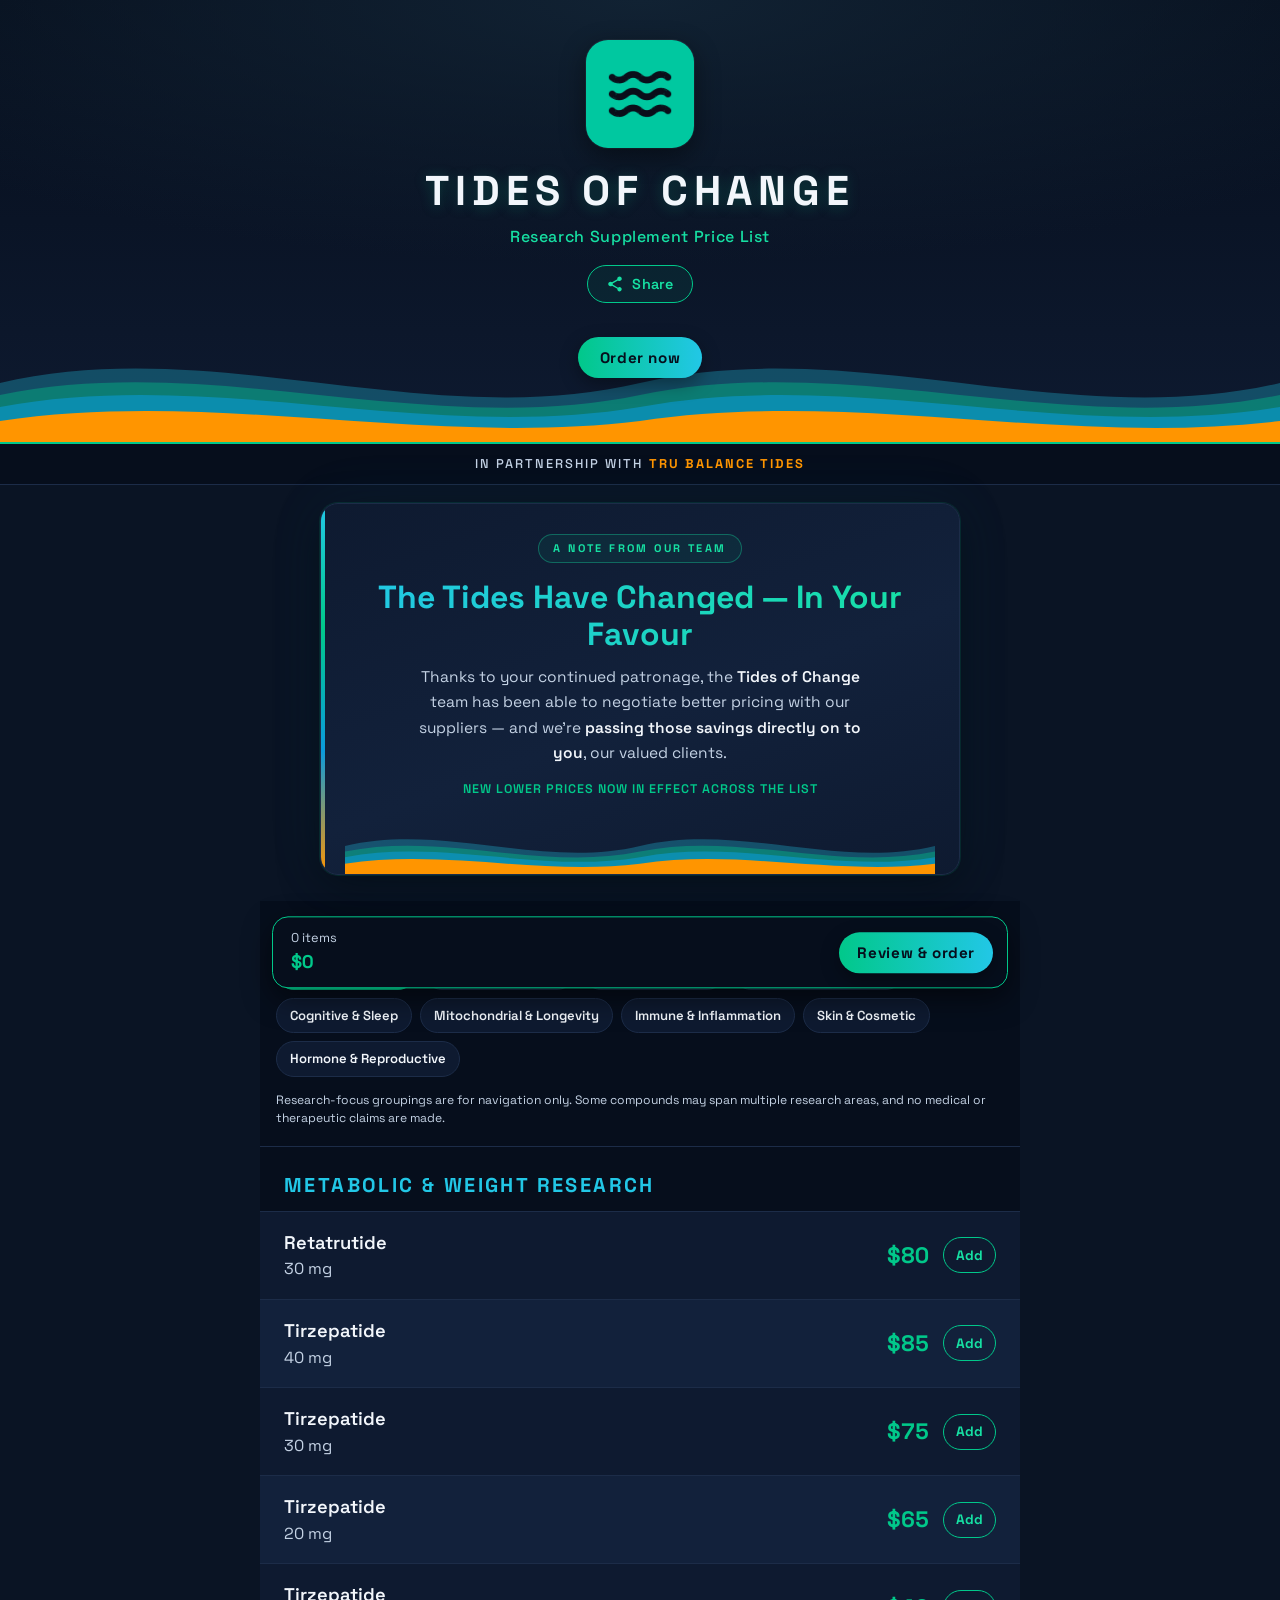
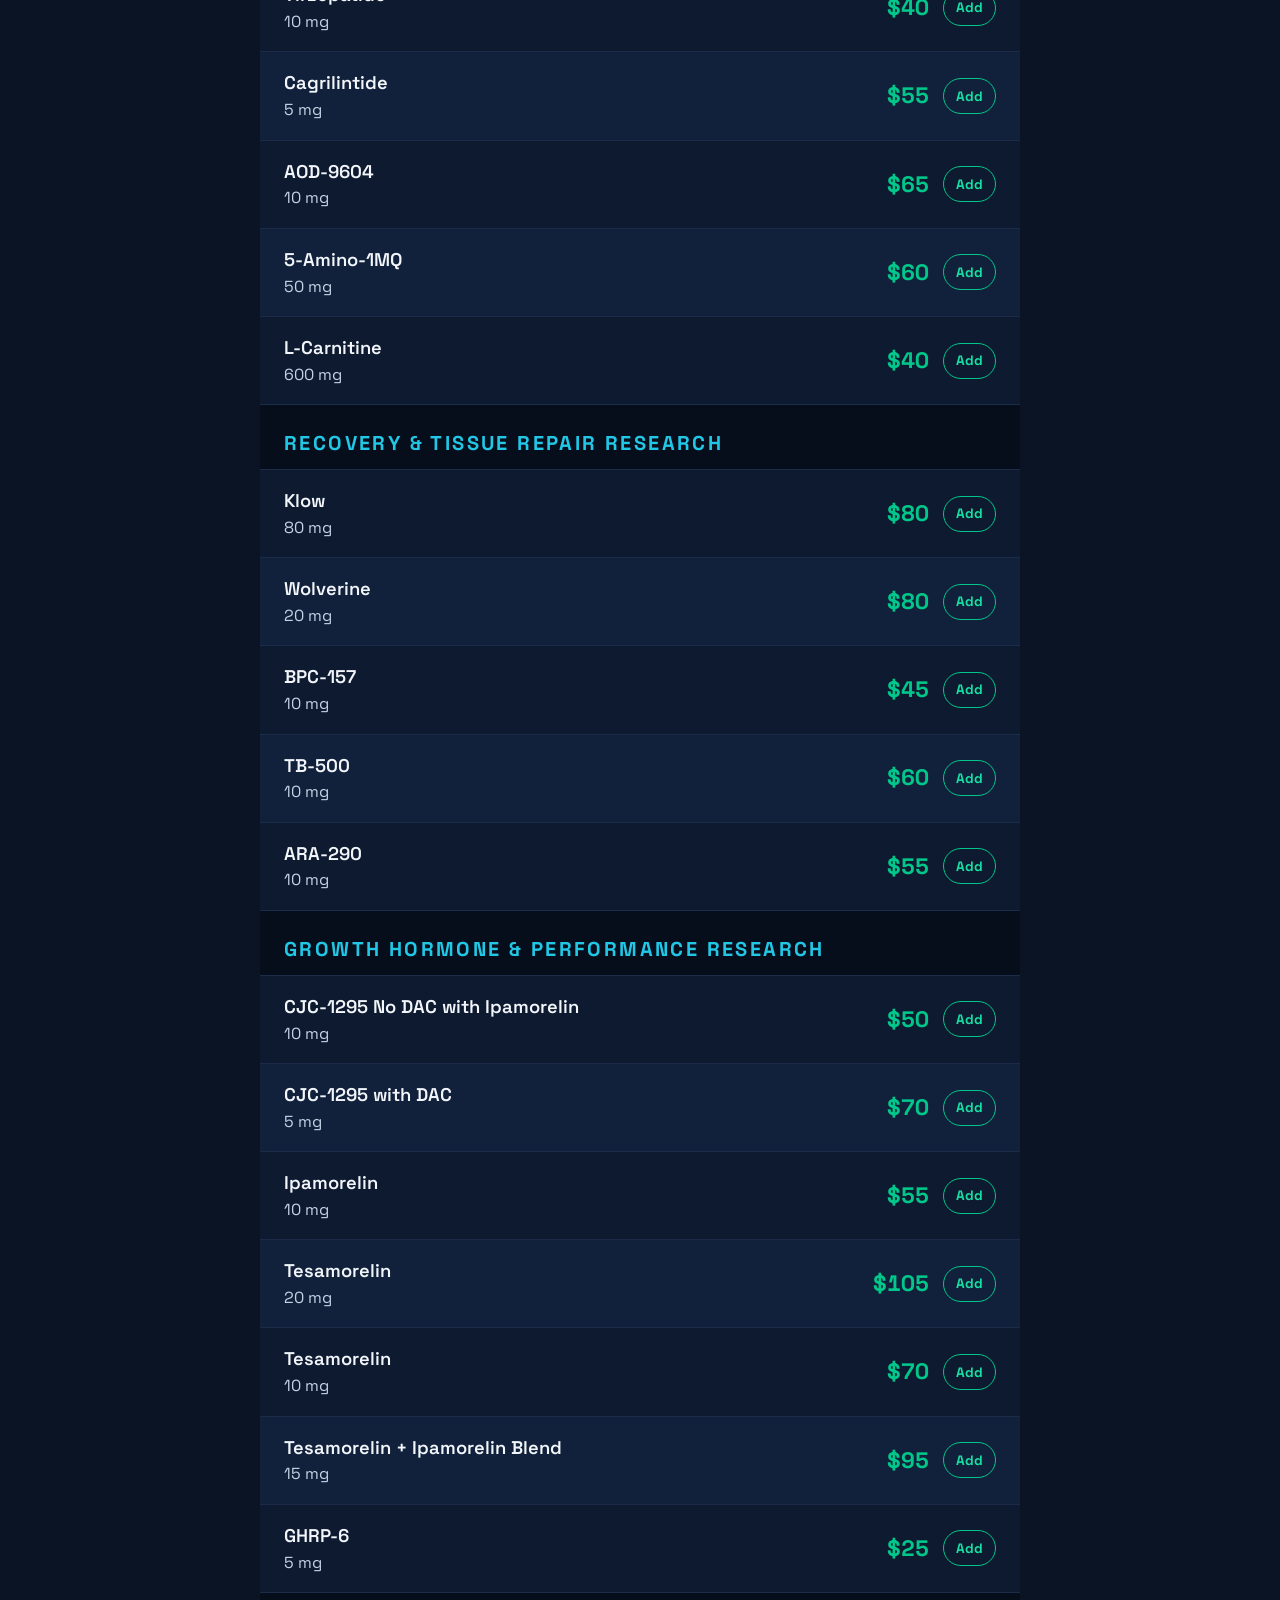
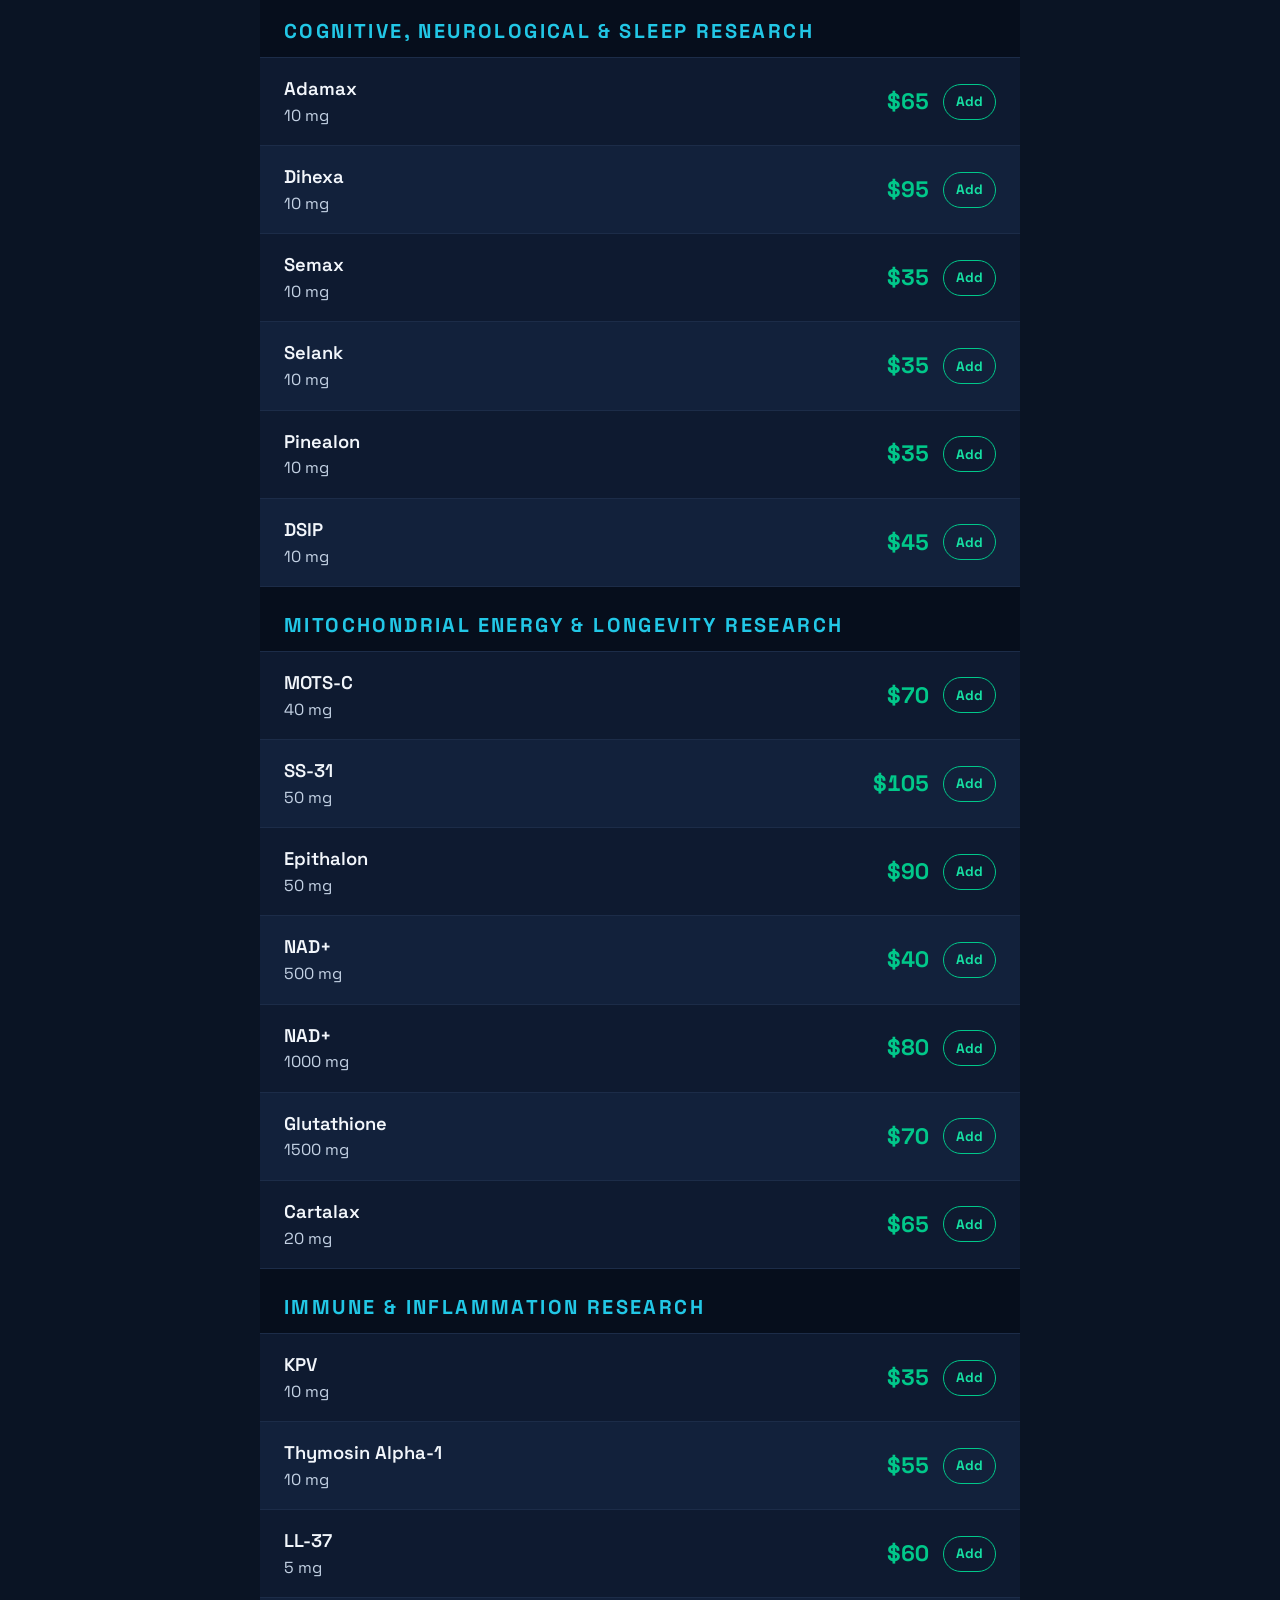
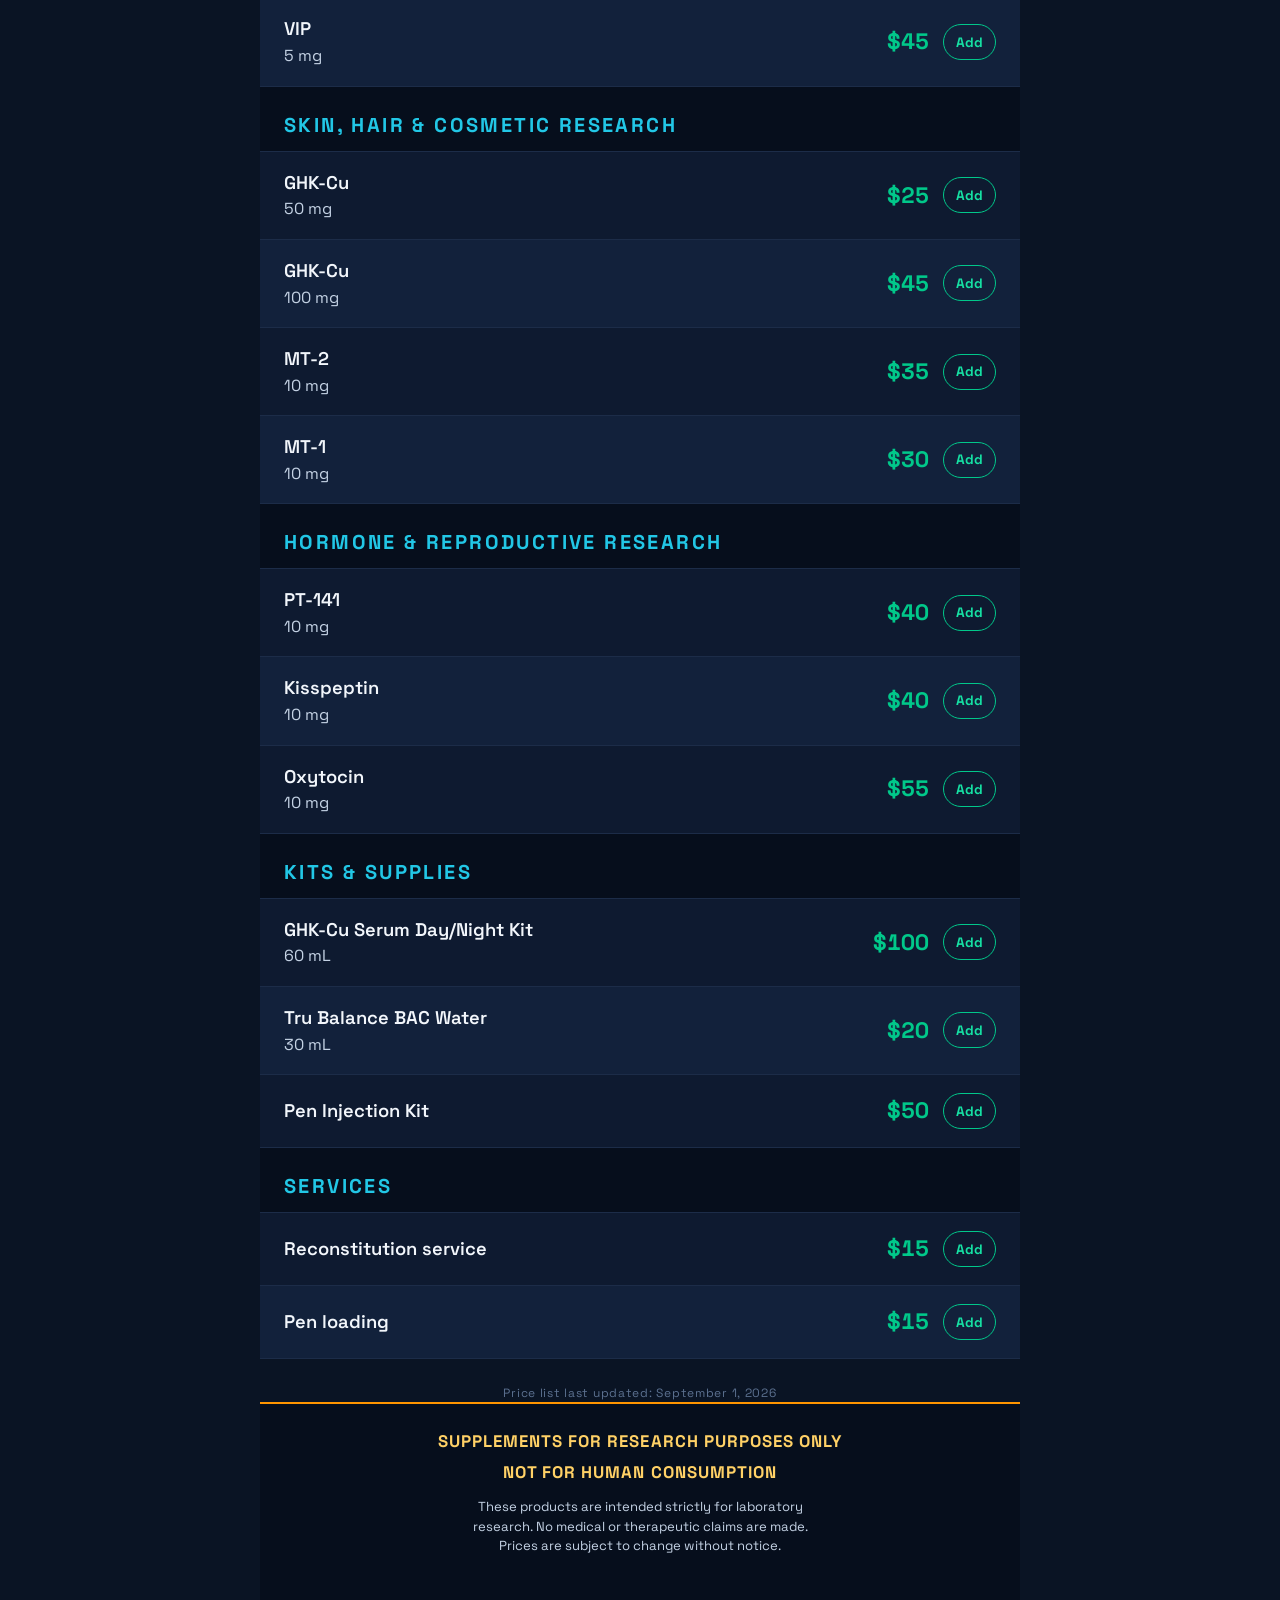
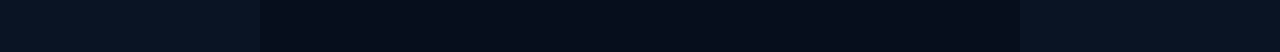
==== commit 7027b36e: "LIVE 17 Oct: Tru Balance BAC Water (was Hospira); receipt photo + tap-to-enlarge on owner Confirm pa" ====
--- a/index.html
+++ b/index.html
@@ -94,10 +94,10 @@
           <h2 class="section-heading" id="h-metabolic">Metabolic &amp; Weight Research</h2>
           <ul class="price-list" role="list">
             <li class="price-row"><div class="item"><span class="name">Retatrutide</span><span class="strength">30 mg</span></div><span class="price">$80</span></li>
-            <!-- HIDDEN 16 Oct 2026 (owner: Tirzepatide 30 mg only for now). To bring back: Tirzepatide · 40 mg · $85 -->
+            <li class="price-row"><div class="item"><span class="name">Tirzepatide</span><span class="strength">40 mg</span></div><span class="price">$85</span></li>
             <li class="price-row"><div class="item"><span class="name">Tirzepatide</span><span class="strength">30 mg</span></div><span class="price">$75</span></li>
-            <!-- HIDDEN 16 Oct 2026 (owner: Tirzepatide 30 mg only for now). To bring back: Tirzepatide · 20 mg · $65 -->
-            <!-- HIDDEN 16 Oct 2026 (owner: Tirzepatide 30 mg only for now). To bring back: Tirzepatide · 10 mg · $40 -->
+            <li class="price-row"><div class="item"><span class="name">Tirzepatide</span><span class="strength">20 mg</span></div><span class="price">$65</span></li>
+            <li class="price-row"><div class="item"><span class="name">Tirzepatide</span><span class="strength">10 mg</span></div><span class="price">$40</span></li>
             <li class="price-row"><div class="item"><span class="name">Cagrilintide</span><span class="strength">5 mg</span></div><span class="price">$55</span></li>
             <li class="price-row"><div class="item"><span class="name">AOD-9604</span><span class="strength">10 mg</span></div><span class="price">$65</span></li>
             <li class="price-row"><div class="item"><span class="name">5-Amino-1MQ</span><span class="strength">50 mg</span></div><span class="price">$60</span></li>
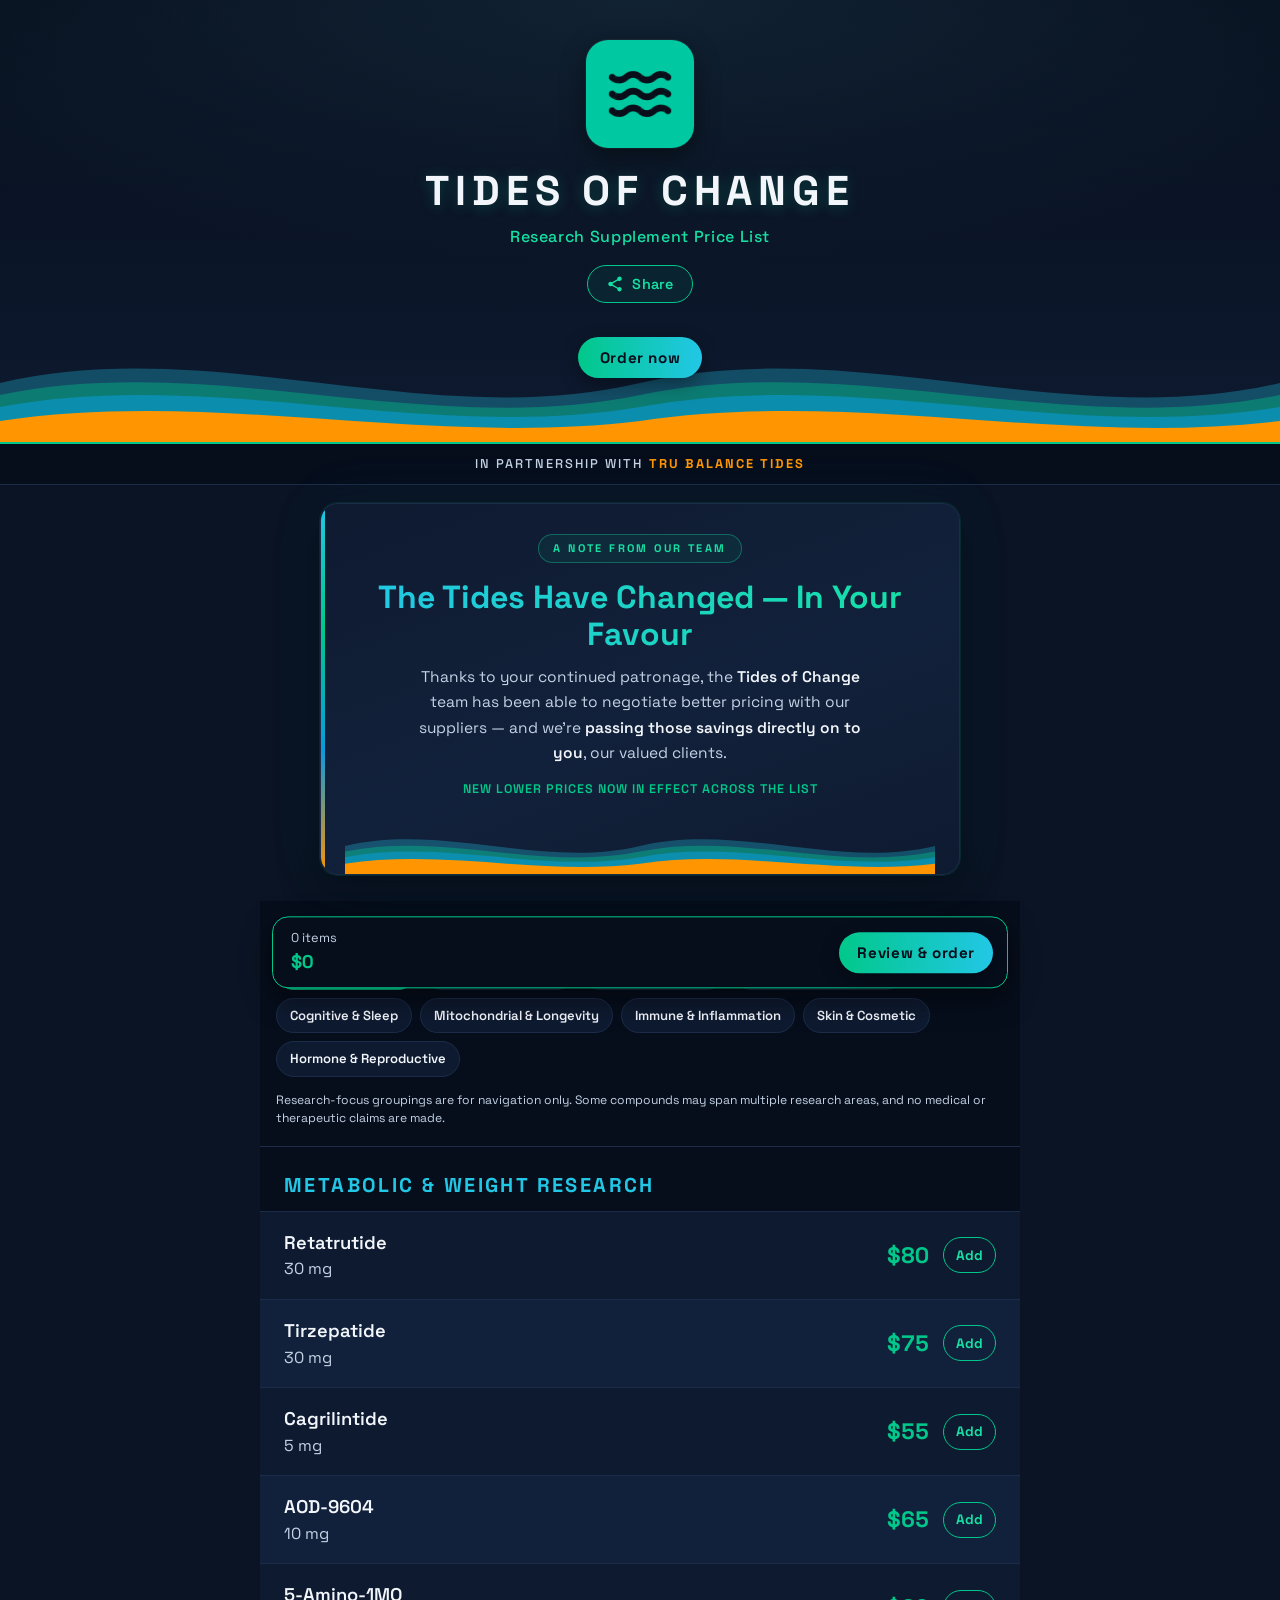
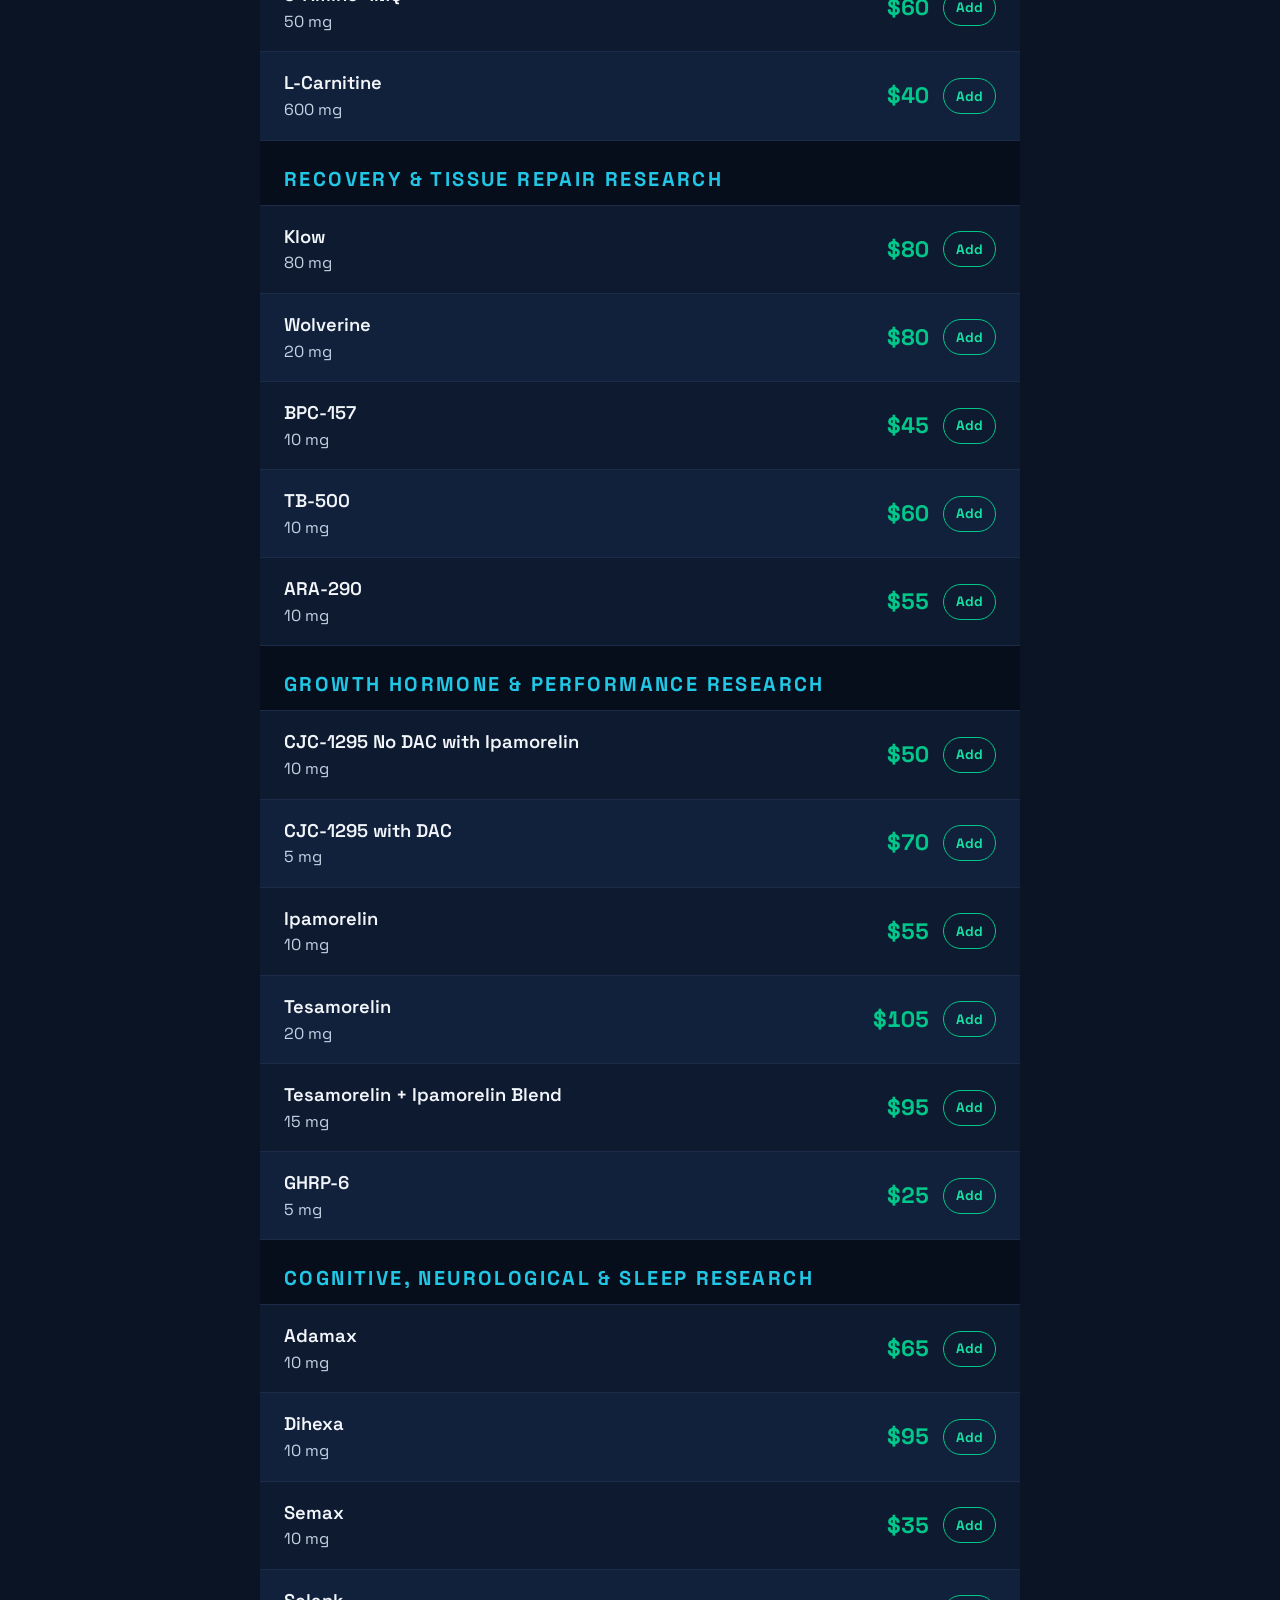
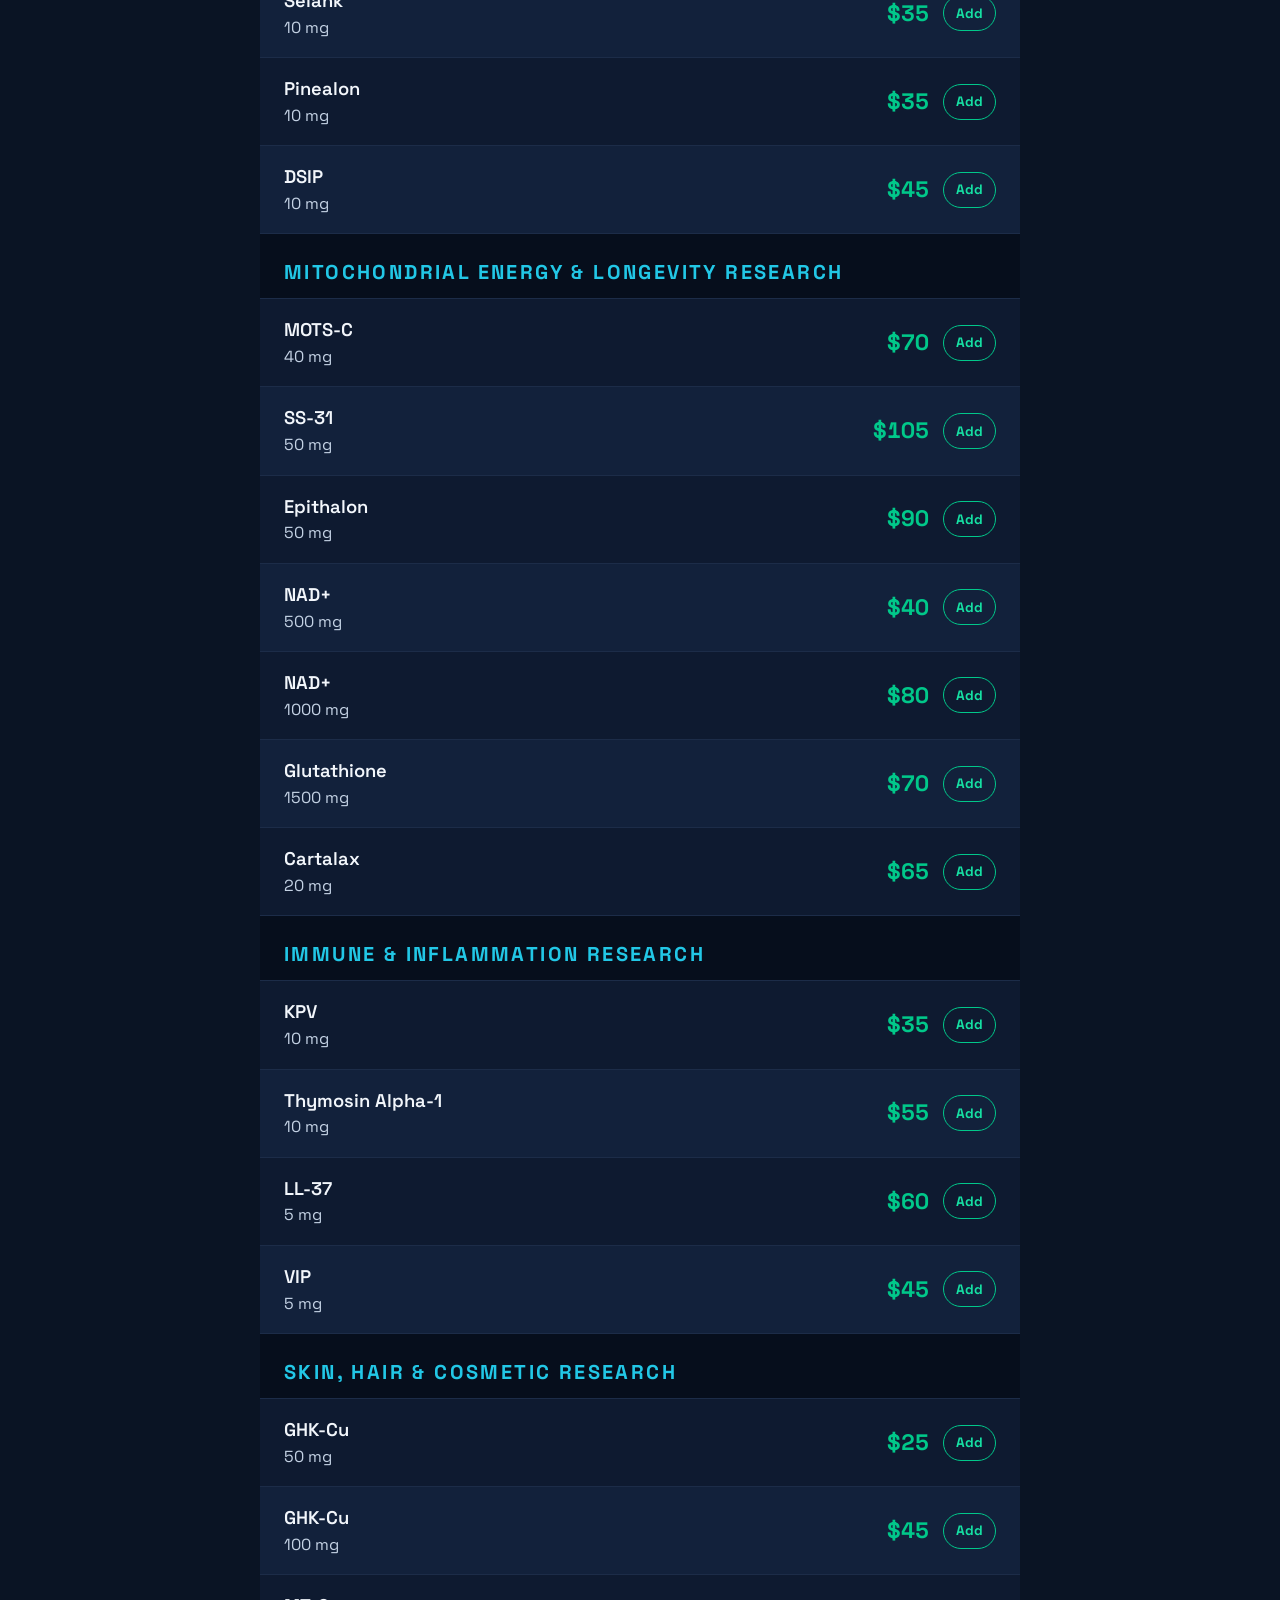
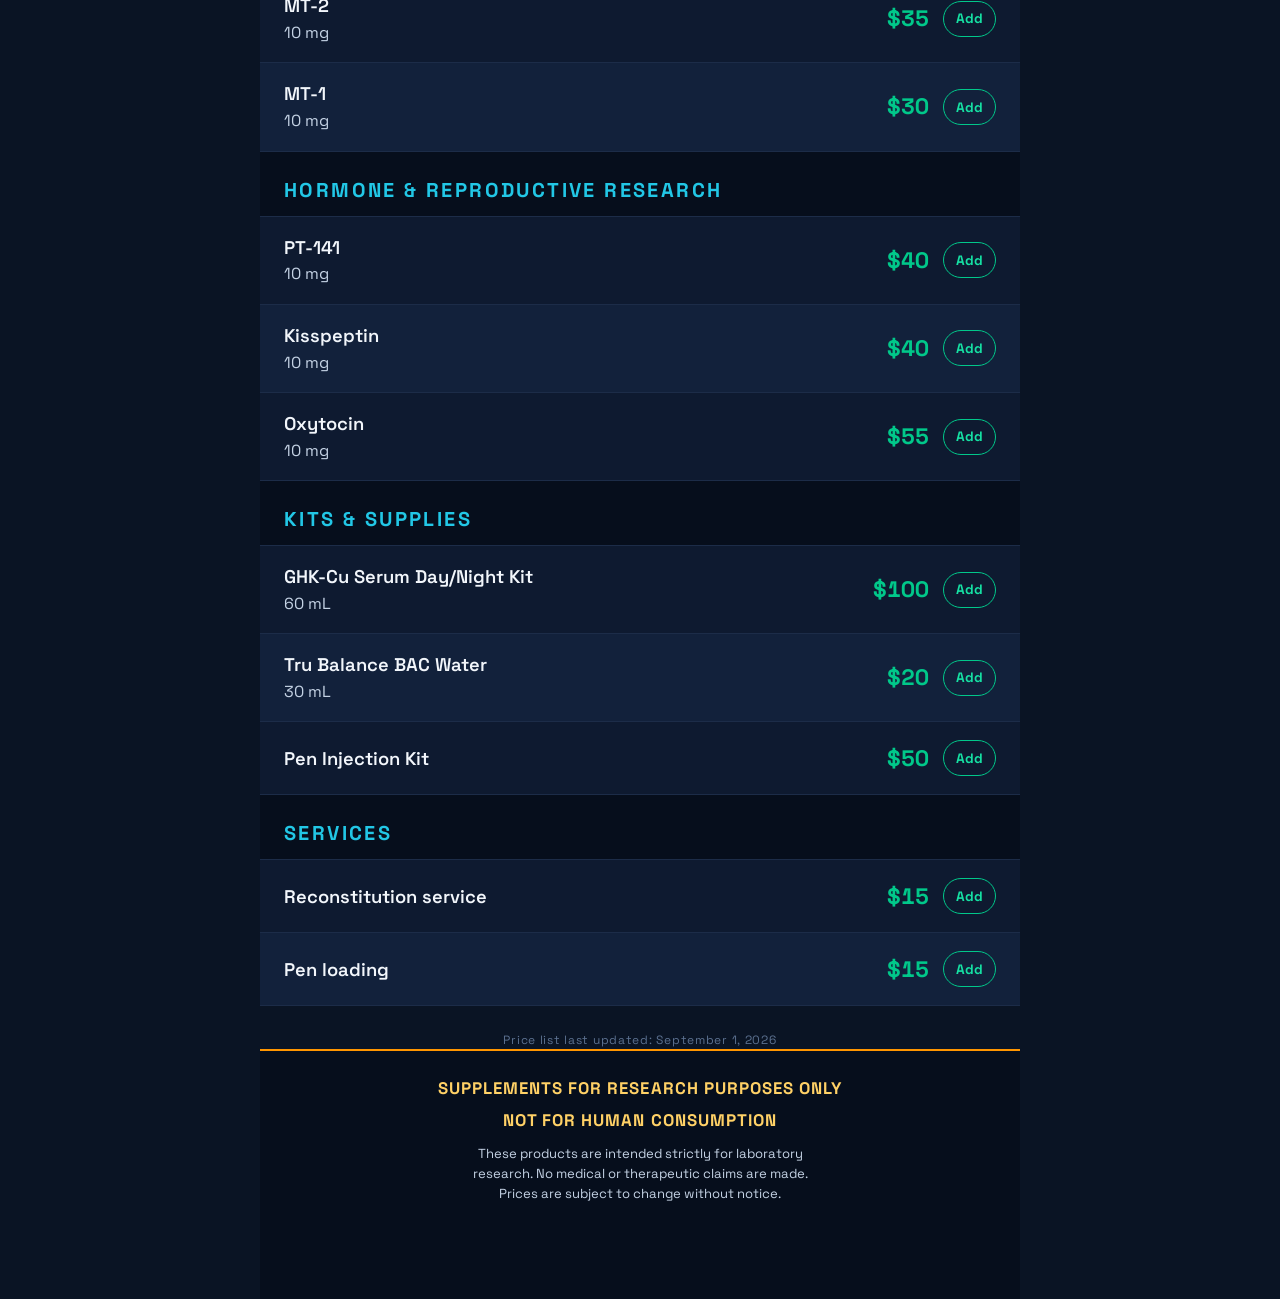
==== commit 12d3fe3b: "Hide Tesamorelin 10 mg (owner 30 Oct: carry 20 mg + Tesa/Ipa 15 mg blend only); root + test copy" ====
--- a/index.html
+++ b/index.html
@@ -94,10 +94,10 @@
           <h2 class="section-heading" id="h-metabolic">Metabolic &amp; Weight Research</h2>
           <ul class="price-list" role="list">
             <li class="price-row"><div class="item"><span class="name">Retatrutide</span><span class="strength">30 mg</span></div><span class="price">$80</span></li>
-            <li class="price-row"><div class="item"><span class="name">Tirzepatide</span><span class="strength">40 mg</span></div><span class="price">$85</span></li>
+            <!-- HIDDEN 16 Oct 2026 (owner: Tirzepatide 30 mg only for now). To bring back: Tirzepatide · 40 mg · $85 -->
             <li class="price-row"><div class="item"><span class="name">Tirzepatide</span><span class="strength">30 mg</span></div><span class="price">$75</span></li>
-            <li class="price-row"><div class="item"><span class="name">Tirzepatide</span><span class="strength">20 mg</span></div><span class="price">$65</span></li>
-            <li class="price-row"><div class="item"><span class="name">Tirzepatide</span><span class="strength">10 mg</span></div><span class="price">$40</span></li>
+            <!-- HIDDEN 16 Oct 2026 (owner: Tirzepatide 30 mg only for now). To bring back: Tirzepatide · 20 mg · $65 -->
+            <!-- HIDDEN 16 Oct 2026 (owner: Tirzepatide 30 mg only for now). To bring back: Tirzepatide · 10 mg · $40 -->
             <li class="price-row"><div class="item"><span class="name">Cagrilintide</span><span class="strength">5 mg</span></div><span class="price">$55</span></li>
             <li class="price-row"><div class="item"><span class="name">AOD-9604</span><span class="strength">10 mg</span></div><span class="price">$65</span></li>
             <li class="price-row"><div class="item"><span class="name">5-Amino-1MQ</span><span class="strength">50 mg</span></div><span class="price">$60</span></li>
@@ -123,7 +123,7 @@
             <li class="price-row"><div class="item"><span class="name">CJC-1295 with DAC</span><span class="strength">5 mg</span></div><span class="price">$70</span></li>
             <li class="price-row"><div class="item"><span class="name">Ipamorelin</span><span class="strength">10 mg</span></div><span class="price">$55</span></li>
             <li class="price-row"><div class="item"><span class="name">Tesamorelin</span><span class="strength">20 mg</span></div><span class="price">$105</span></li>
-            <li class="price-row"><div class="item"><span class="name">Tesamorelin</span><span class="strength">10 mg</span></div><span class="price">$70</span></li>
+            <!-- HIDDEN 30 Oct 2026 (owner: Tesamorelin 20 mg only). To bring back: Tesamorelin · 10 mg · $70 -->
             <li class="price-row"><div class="item"><span class="name">Tesamorelin + Ipamorelin Blend</span><span class="strength">15 mg</span></div><span class="price">$95</span></li>
             <li class="price-row"><div class="item"><span class="name">GHRP-6</span><span class="strength">5 mg</span></div><span class="price">$25</span></li>
           </ul>
